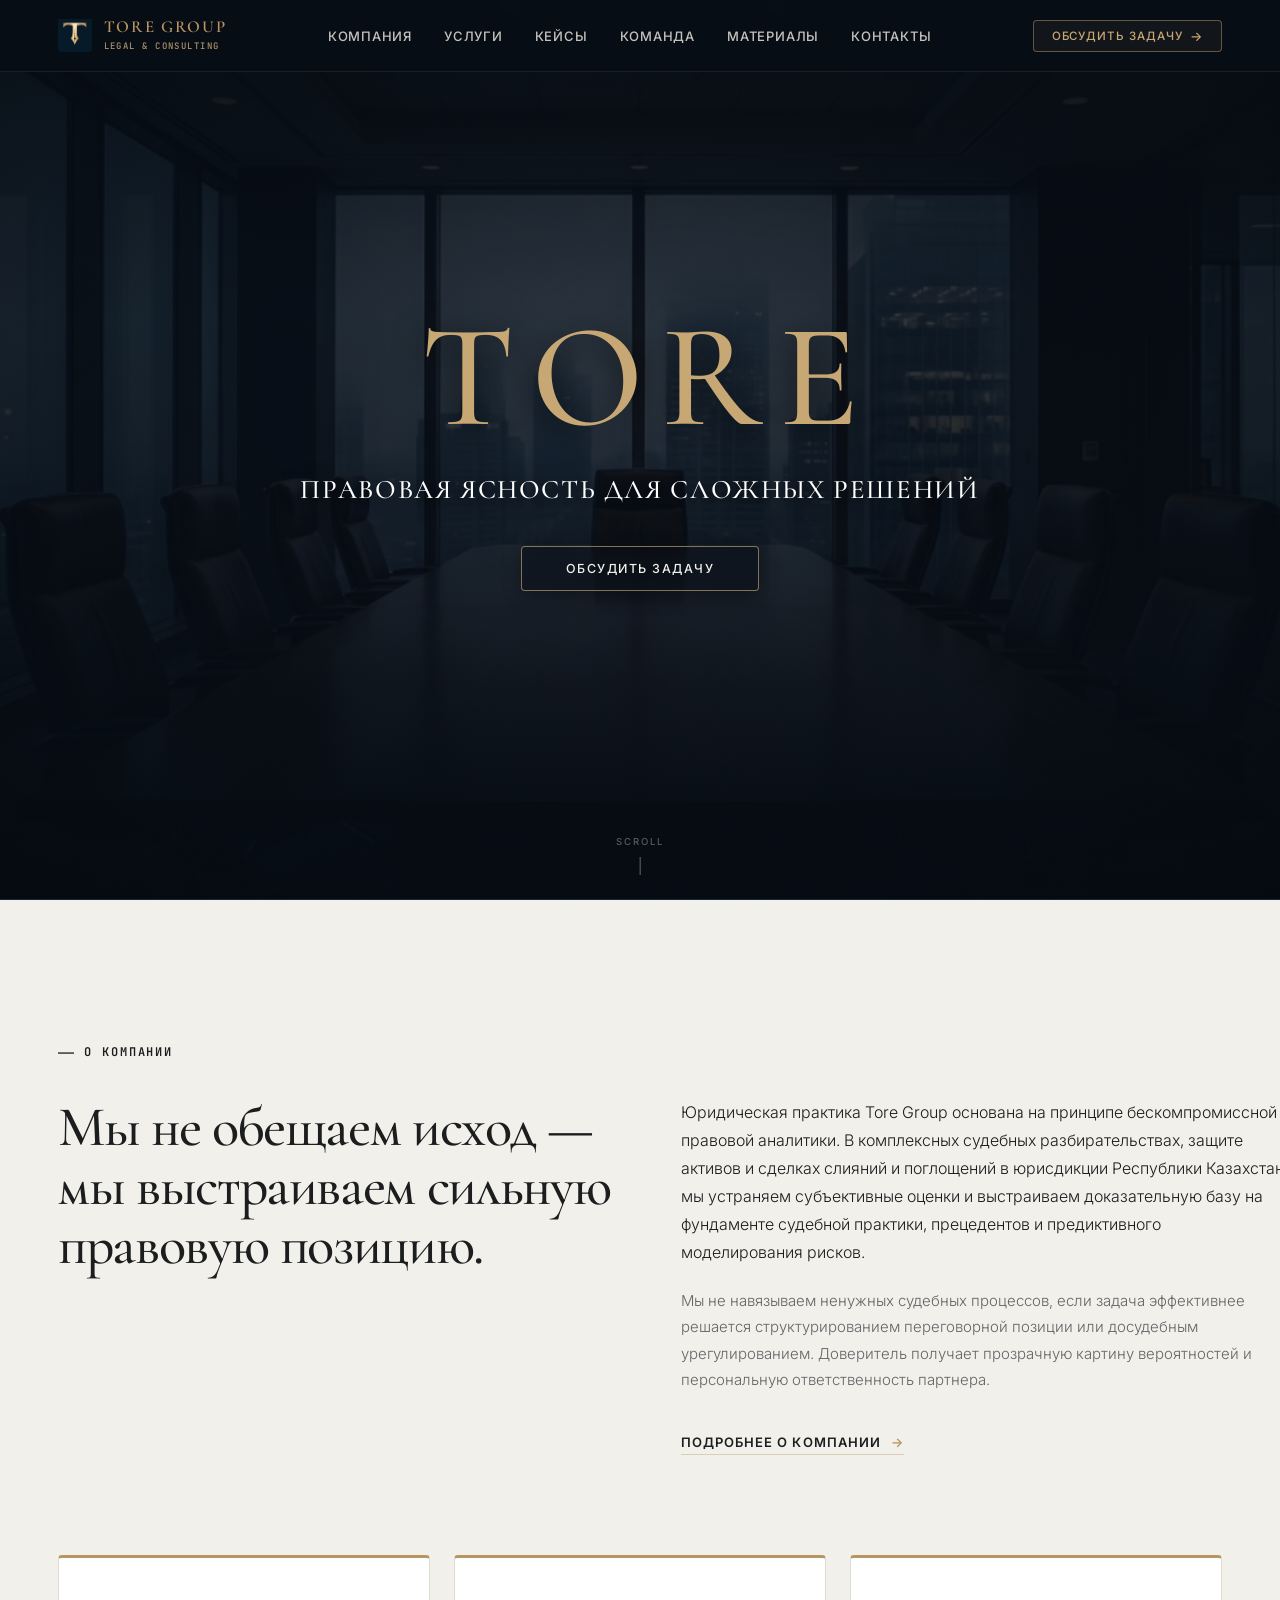
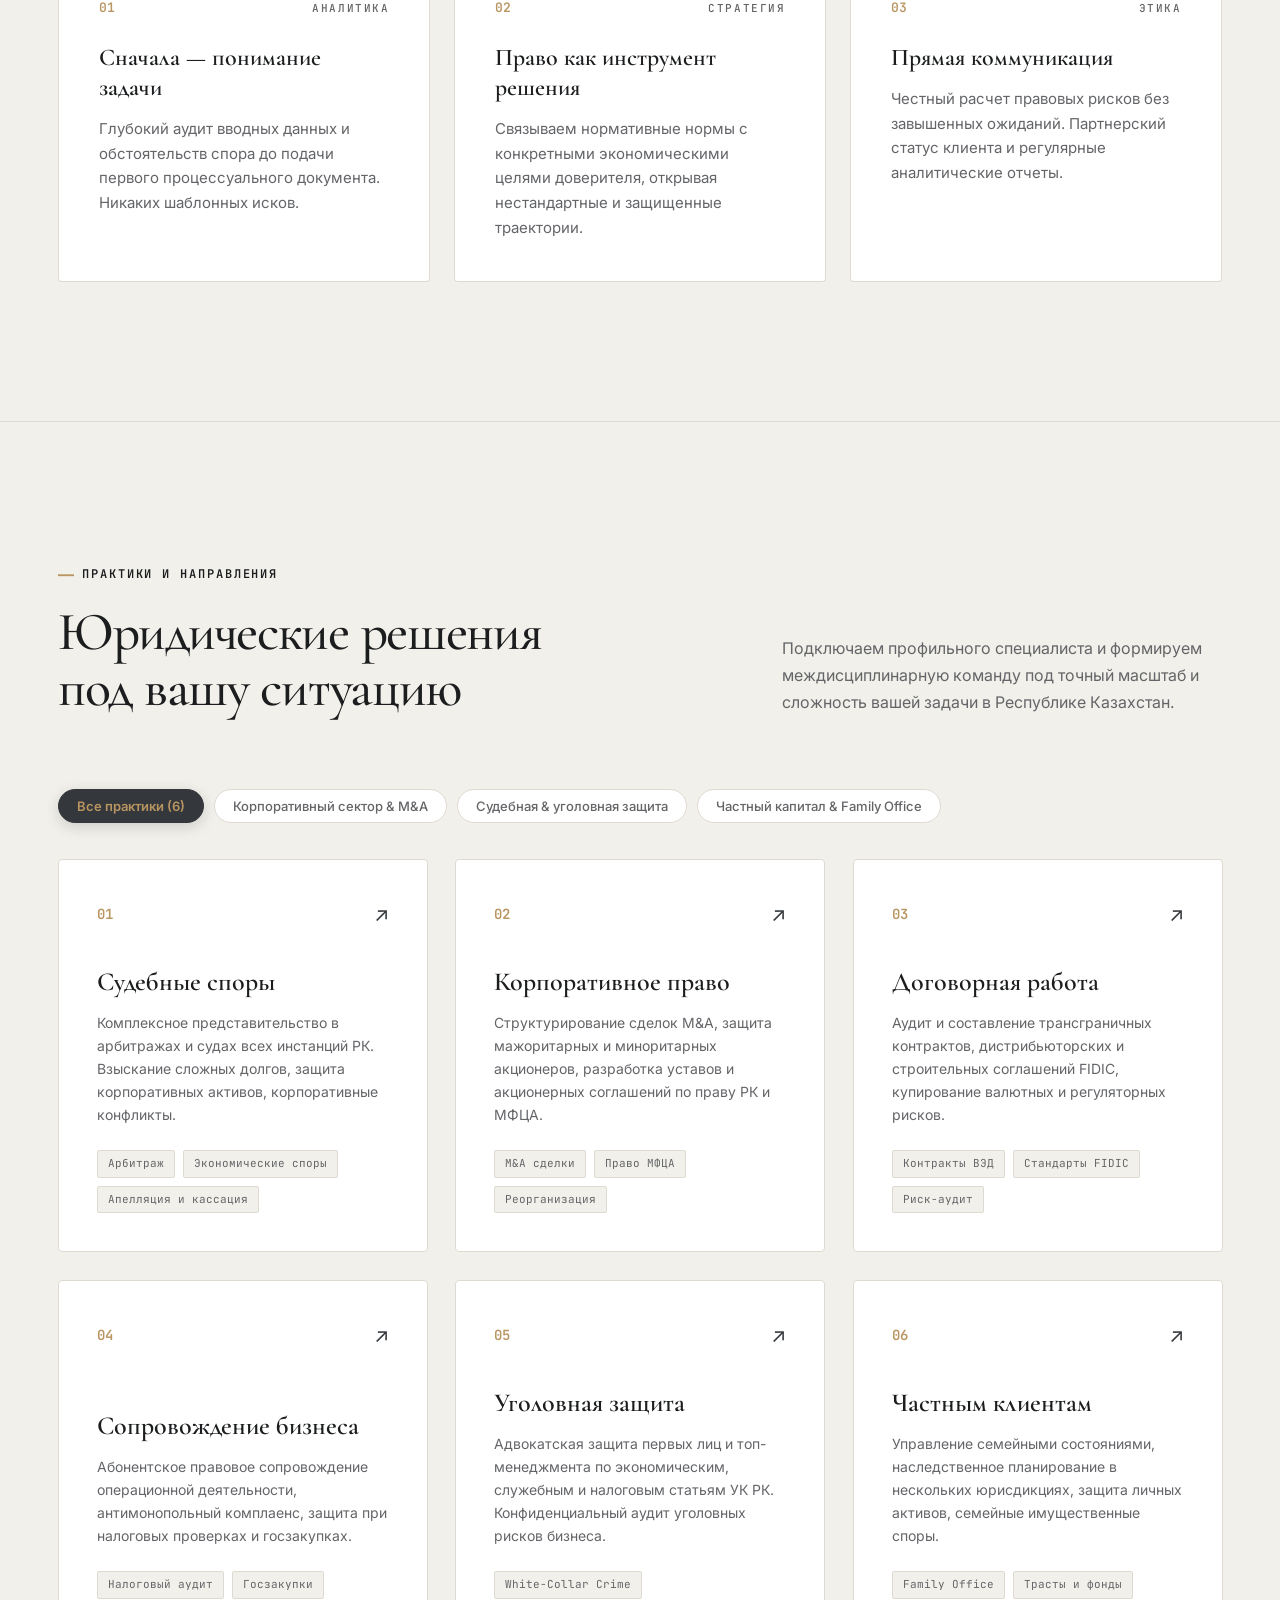
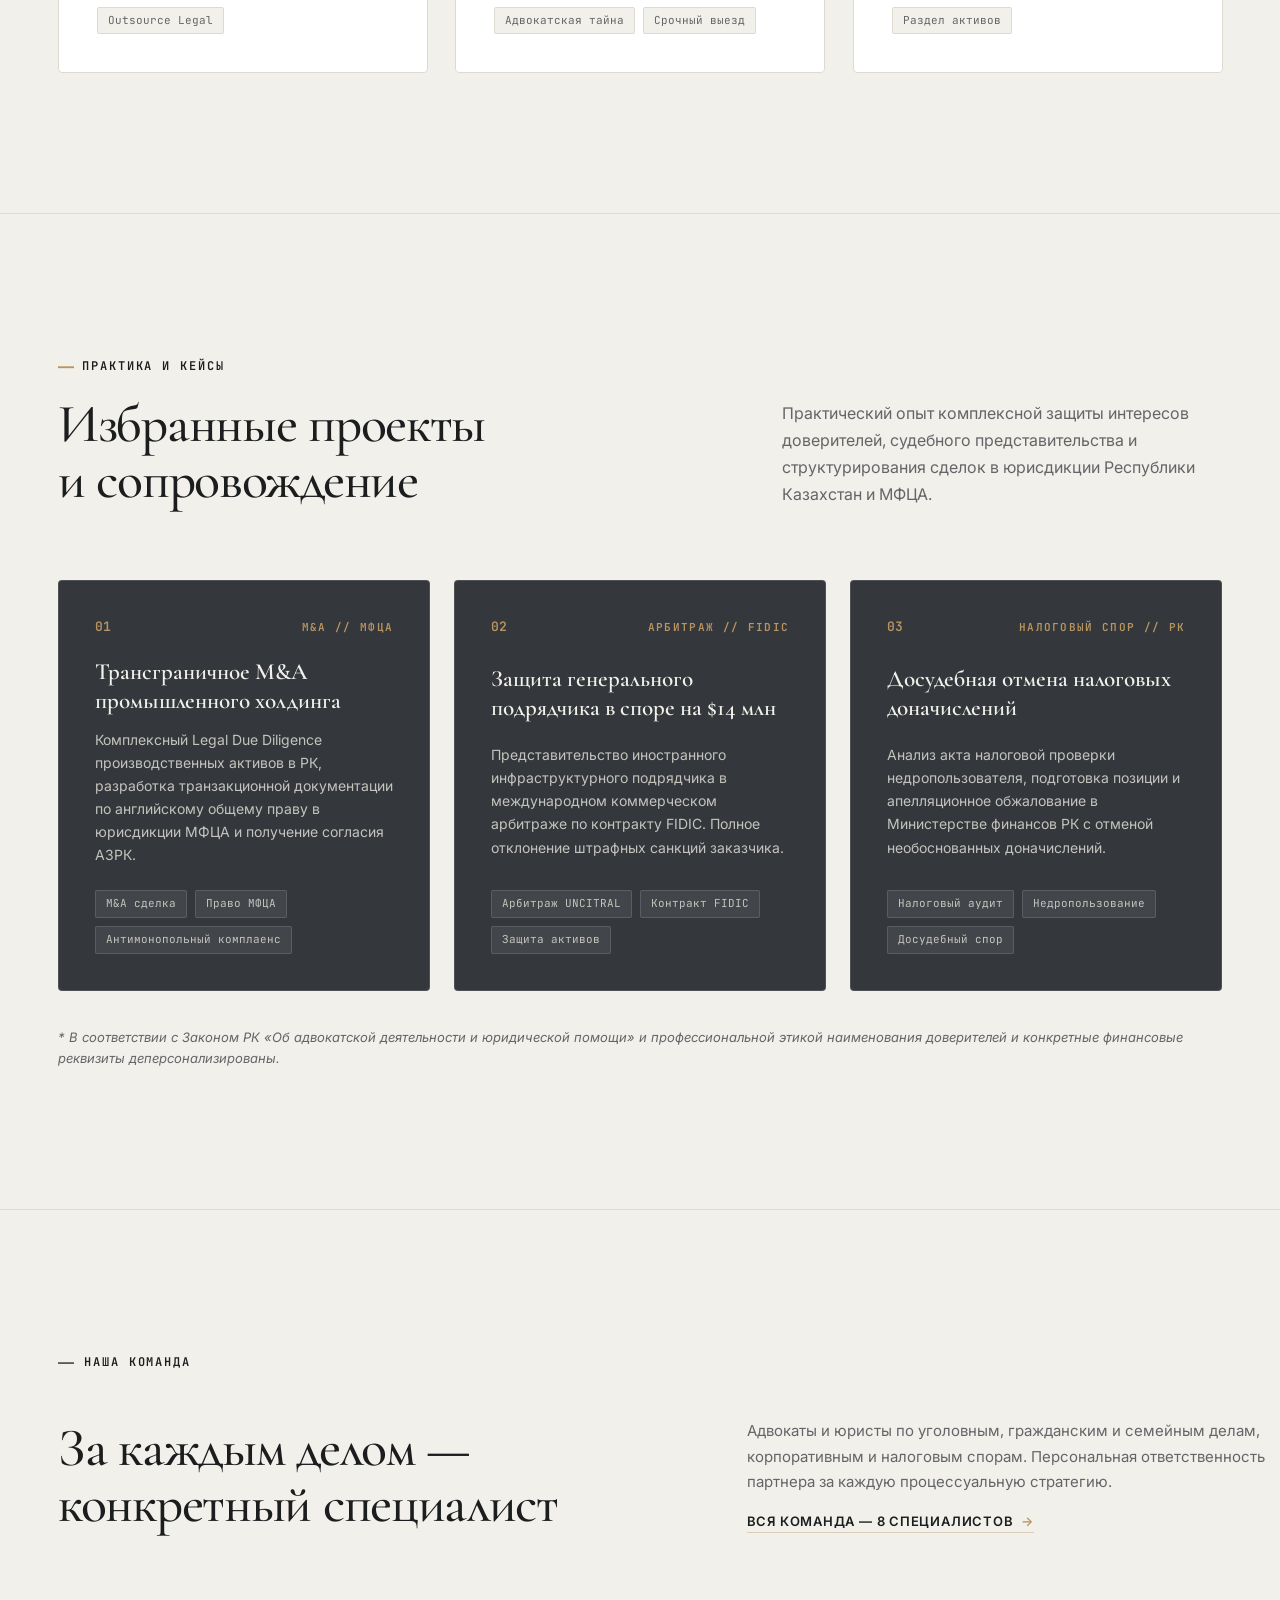
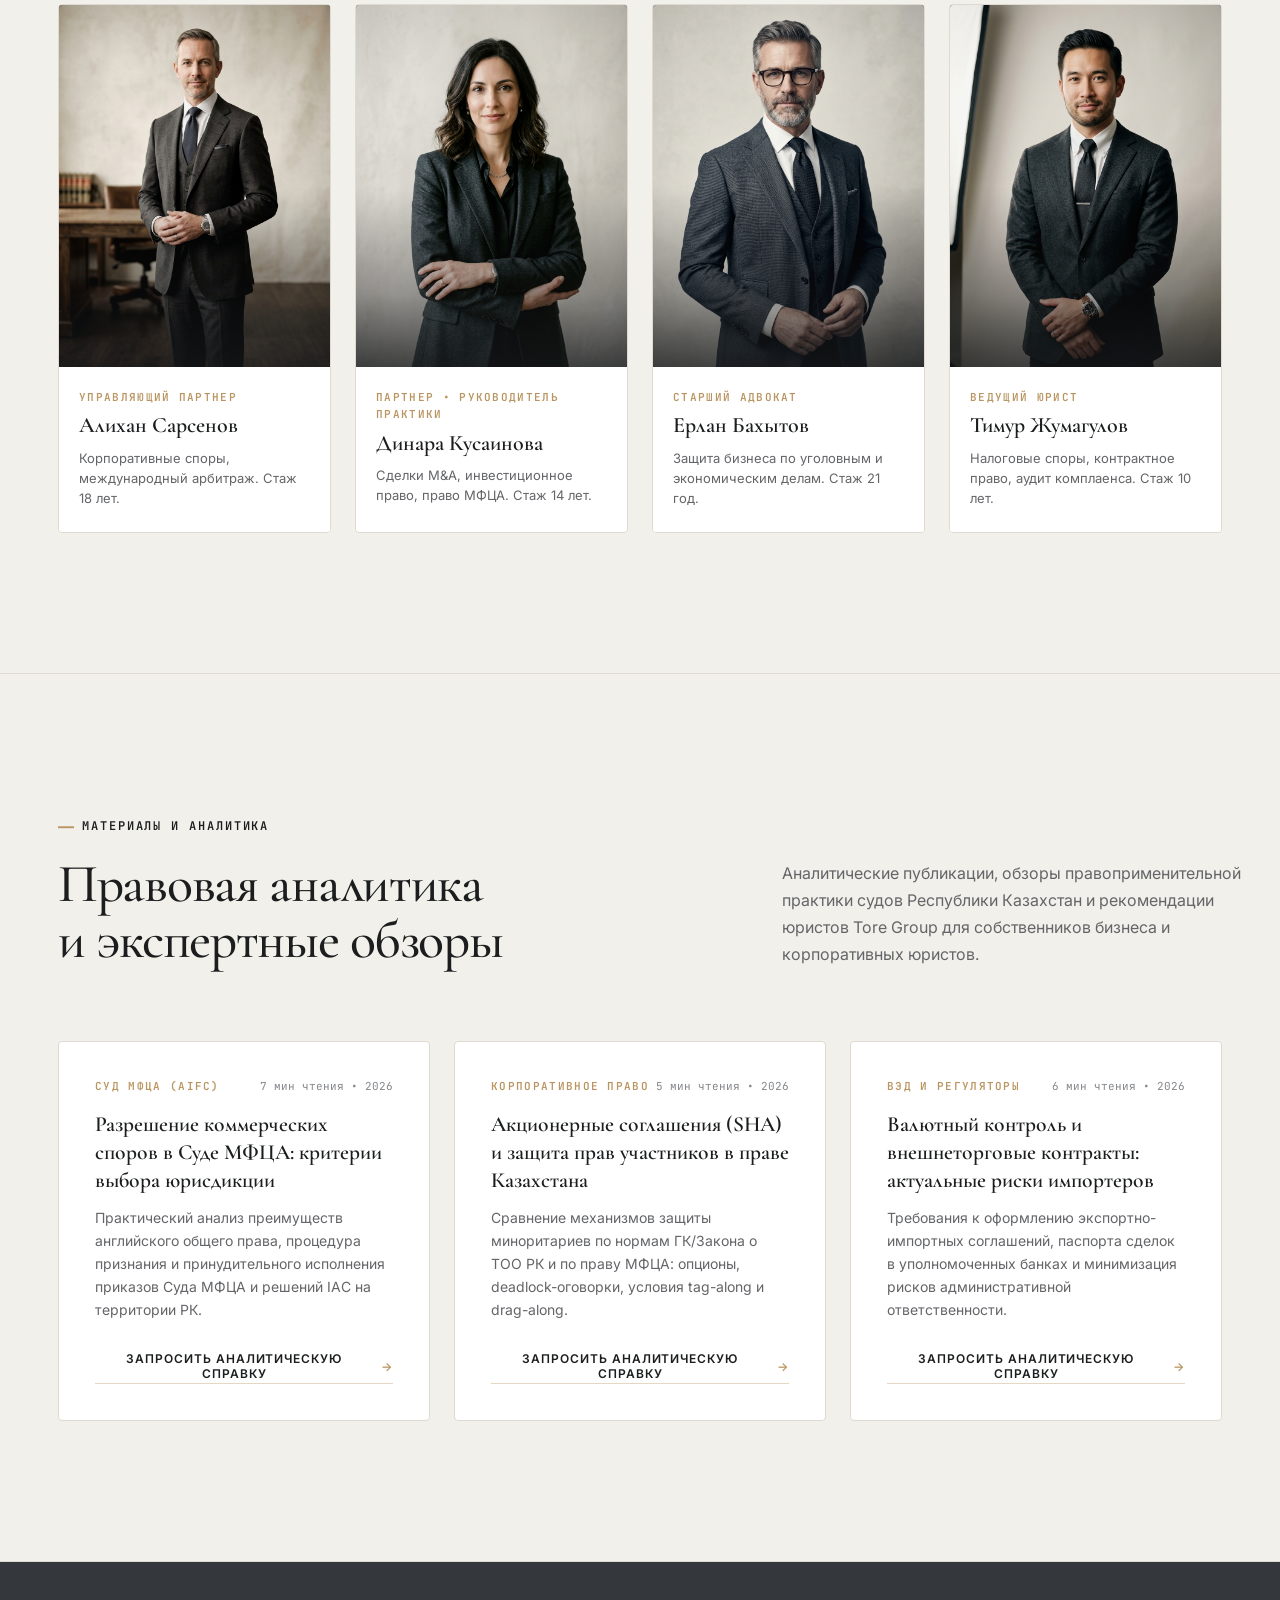
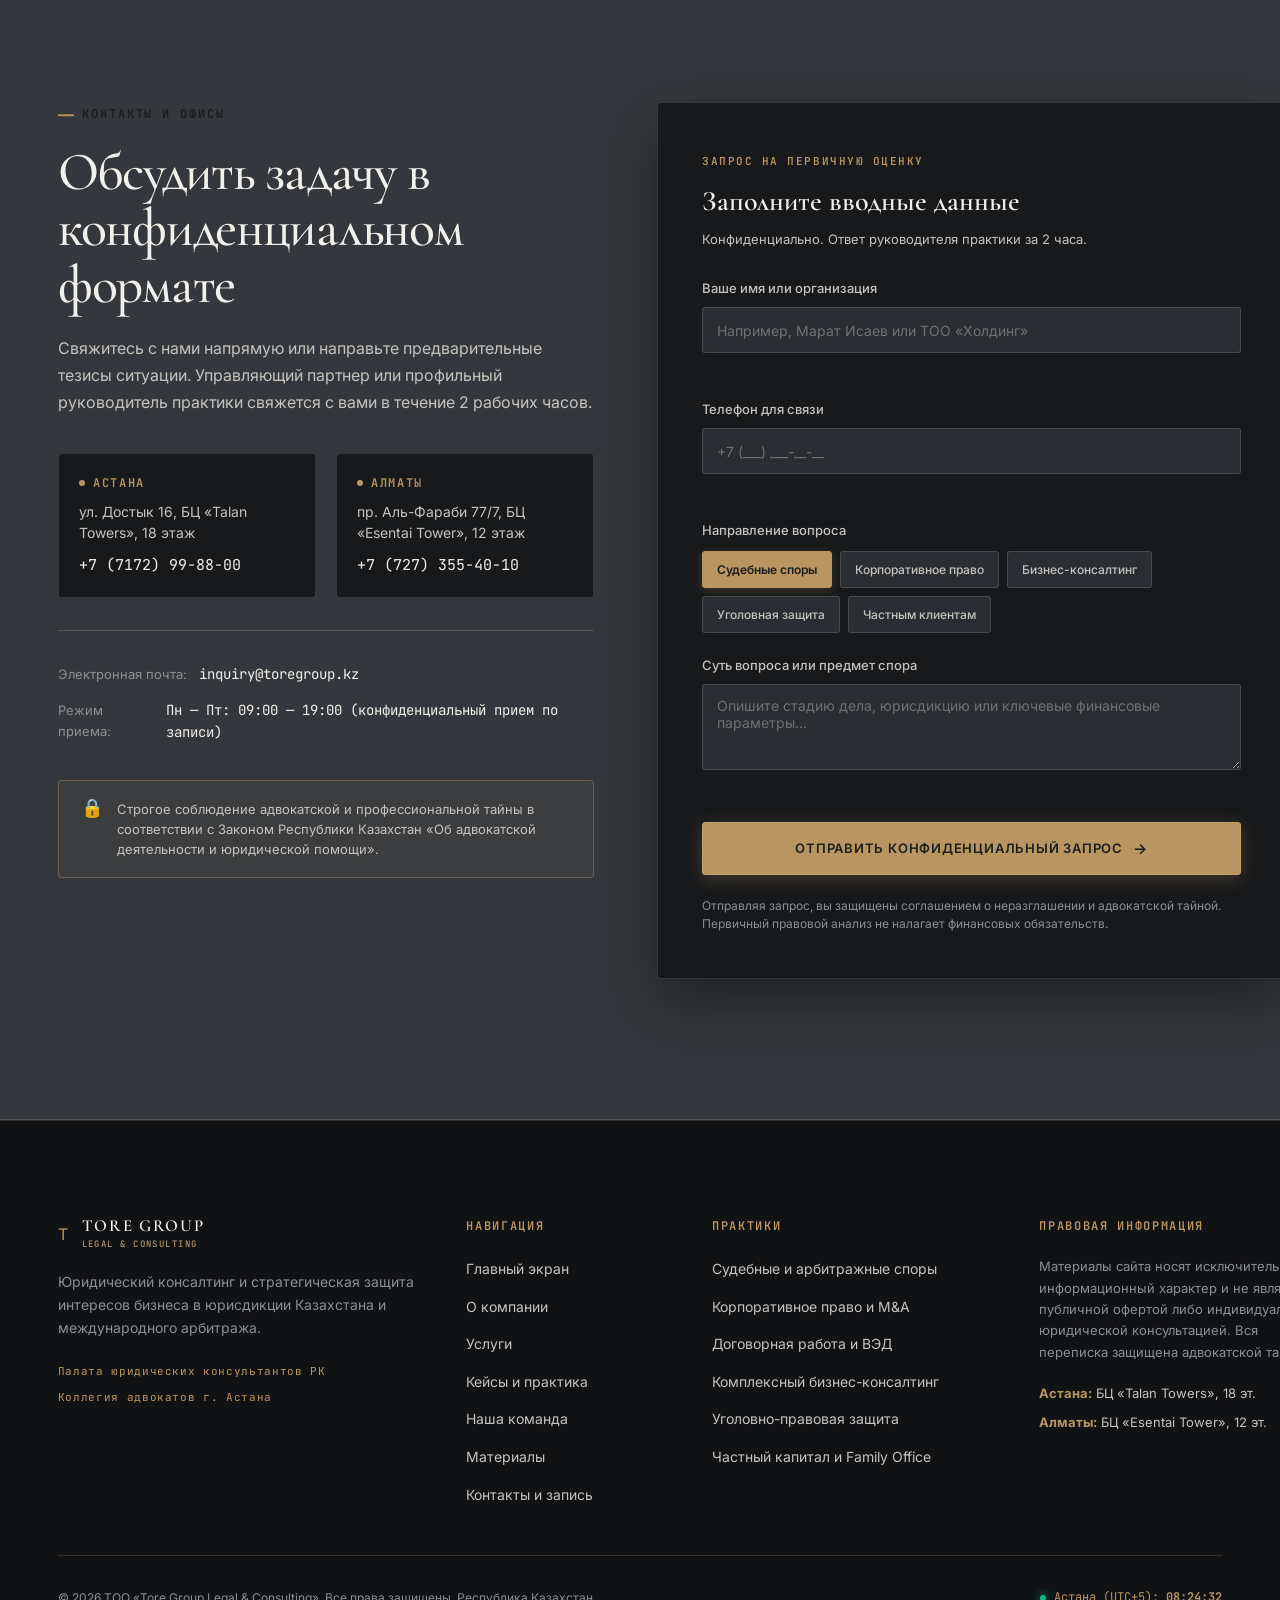
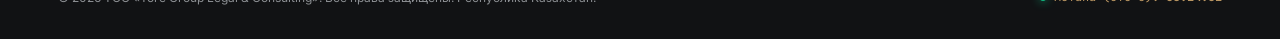
==== index.html @ 431b8715 "feat: TORE GROUP Legal & Consulting website release" ====
<!DOCTYPE html>
<html lang="ru">
<head>
  <meta charset="UTF-8">
  <meta name="viewport" content="width=device-width, initial-scale=1.0, viewport-fit=cover">
  <meta name="theme-color" content="#17191B">
  <meta name="apple-mobile-web-app-status-bar-style" content="black-translucent">
  <meta name="description" content="Tore Group — Премиальный юридический консалтинг и правовая защита в Казахстане. Корпоративное право, судебные споры, M&amp;A, арбитраж МФЦА и защита частных активов. Офисы в Астане и Алматы.">
  <title>Tore Group — Премиальный юридический консалтинг | Казахстан</title>
  
  <!-- Favicon Monogram -->
  <link rel="icon" href="data:image/svg+xml,<svg xmlns=%22http://www.w3.org/2000/svg%22 viewBox=%220 0 100 100%22><text y=%22.9em%22 font-size=%2290%22 font-family=%22serif%22 fill=%22%23B99561%22>T</text></svg>">

  <!-- Google Fonts: Cormorant Garamond (Editorial Luxury Display) + Playfair Display + Inter (Precision Sans) + JetBrains Mono -->
  <link rel="preconnect" href="https://fonts.googleapis.com">
  <link rel="preconnect" href="https://fonts.gstatic.com" crossorigin>
  <link href="https://fonts.googleapis.com/css2?family=Cormorant+Garamond:ital,wght@0,400;0,500;0,600;0,700;1,400;1,500;1,600;1,700&family=Playfair+Display:ital,wght@0,500;0,600;0,700;1,400;1,600&family=Inter:wght@300;400;500;600;700&family=JetBrains+Mono:wght@400;500;600&display=swap" rel="stylesheet">
  
  <link rel="stylesheet" href="styles.css">
</head>
<body>
  <!-- HEADER / FIXED FROSTED NAVIGATION -->
  <header class="site-header" id="header" role="banner">
    <div class="header-inner container">
      <!-- Logo Monogram & Wordmark -->
      <a href="#hero" class="brand-logo" aria-label="Tore Group Главная">
        <img src="assets/tore-logo.png" alt="TORE Monogram" class="brand-monogram-img" width="34" height="34">
        <div class="brand-titles">
          <span class="brand-name">TORE GROUP</span>
          <span class="brand-tagline">LEGAL &amp; CONSULTING</span>
        </div>
      </a>

      <!-- Desktop Navigation Links -->
      <nav class="nav-desktop" role="navigation" aria-label="Основное меню">
        <ul class="nav-list">
          <li><a href="#about" class="nav-link">Компания</a></li>
          <li><a href="#practices" class="nav-link">Услуги</a></li>
          <li><a href="#cases" class="nav-link">Кейсы</a></li>
          <li><a href="#team" class="nav-link">Команда</a></li>
          <li><a href="#materials" class="nav-link">Материалы</a></li>
          <li><a href="#contacts" class="nav-link">Контакты</a></li>
        </ul>
      </nav>

      <!-- Header Action -->
      <div class="header-actions">
        <button type="button" class="btn-discuss-header js-open-consultation" aria-label="Открыть окно обсуждения задачи">
          <span class="btn-text">Обсудить задачу</span>
          <span class="arrow-glyph" aria-hidden="true">→</span>
        </button>
        <!-- Mobile Menu Toggle Button -->
        <button type="button" class="menu-toggle" id="menuToggle" aria-label="Переключить мобильное меню" aria-expanded="false" aria-controls="mobileNav">
          <span class="hamburger-bar"></span>
          <span class="hamburger-bar"></span>
        </button>
      </div>
    </div>
  </header>

  <!-- MOBILE NAVIGATION DRAWER -->
  <div class="mobile-drawer" id="mobileNav" aria-hidden="true">
    <div class="mobile-drawer-inner">
      <div class="mobile-drawer-header">
        <div class="brand-logo">
          <img src="assets/tore-logo.png" alt="TORE Monogram" class="brand-monogram-img" width="34" height="34">
          <div class="brand-titles">
            <span class="brand-name">TORE GROUP</span>
            <span class="brand-tagline">LEGAL &amp; CONSULTING</span>
          </div>
        </div>
        <button type="button" class="close-drawer-btn" id="closeMenuBtn" aria-label="Закрыть меню">✕</button>
      </div>
      <nav class="mobile-nav-links">
        <a href="#about" class="mobile-nav-link"><span class="nav-num">01</span> Компания</a>
        <a href="#practices" class="mobile-nav-link"><span class="nav-num">02</span> Услуги</a>
        <a href="#cases" class="mobile-nav-link"><span class="nav-num">03</span> Кейсы</a>
        <a href="#team" class="mobile-nav-link"><span class="nav-num">04</span> Команда</a>
        <a href="#materials" class="mobile-nav-link"><span class="nav-num">05</span> Материалы</a>
        <a href="#contacts" class="mobile-nav-link"><span class="nav-num">06</span> Контакты</a>
      </nav>
      <div class="mobile-drawer-footer">
        <button type="button" class="btn-primary-sand w-full js-open-consultation">
          Обсудить задачу
          <span class="arrow-glyph" aria-hidden="true">→</span>
        </button>
        <div class="mobile-contacts-info">
          <p class="mono-label">АСТАНА • АЛМАТЫ</p>
          <a href="tel:+77172998800" class="mobile-phone-link">+7 (7172) 99-88-00</a>
        </div>
      </div>
    </div>
  </div>

  <main id="main-content">
    <!-- SECTION 1: HERO VIEWPORT (CINEMATIC ARCHITECTURAL BOARDROOM) -->
    <section class="section-hero" id="hero" aria-label="Главный экран">
      <!-- Dark Navy Architectural Boardroom Background -->
      <div class="hero-bg-layer" aria-hidden="true">
        <img 
          src="assets/hero-boardroom.jpg" 
          alt="Зал заседаний Tore Group — архитектурный интерьер с панорамным видом на вечерний мегаполис" 
          class="hero-bg-image"
          fetchpriority="high"
        >
        <div class="hero-navy-overlay"></div>
      </div>

      <div class="hero-centered-content container reveal-on-scroll">
        <!-- Centered Brand Wordmark (Reference Inspired) -->
        <div class="hero-wordmark-tore" aria-label="TORE">TORE</div>

        <!-- Monumental Russian Editorial Headline -->
        <h1 class="hero-headline">
          Правовая ясность для сложных решений
        </h1>

        <!-- Primary Refined Gold Outlined CTA Button -->
        <div class="hero-cta-wrap">
          <button type="button" class="btn-hero-outlined js-open-consultation" id="heroPrimaryCta" aria-label="Обсудить задачу">
            <span>Обсудить задачу</span>
          </button>
        </div>
      </div>

      <!-- Bottom Center Scroll Indicator -->
      <a href="#about" class="hero-scroll-indicator" aria-label="Прокрутить к описанию компании">
        <span class="scroll-text">SCROLL</span>
        <span class="scroll-line" aria-hidden="true"></span>
      </a>
    </section>

    <!-- SECTION 2: О КОМПАНИИ & ПРИНЦИПЫ РАБОТЫ -->
    <section class="section-about" id="about" aria-label="О компании">
      <div class="container">
        <!-- Top Eyebrow -->
        <div class="section-top-badge reveal-on-scroll">
          <span class="gold-dash" aria-hidden="true">—</span>
          <span class="badge-label-mono">О КОМПАНИИ</span>
        </div>

        <!-- 2-Column Editorial Manifesto Layout -->
        <div class="about-grid">
          <!-- Left Column: Monumental H2 Manifesto -->
          <div class="about-manifesto-col reveal-on-scroll">
            <h2 class="manifesto-headline">
              Мы не обещаем исход — <br class="manifesto-br"><span class="title-italic-accent">мы выстраиваем сильную правовую позицию.</span>
            </h2>
          </div>

          <!-- Right Column: Editorial Paragraphs & Modal Trigger -->
          <div class="about-text-col reveal-on-scroll">
            <p class="editorial-paragraph">
              Юридическая практика Tore Group основана на принципе бескомпромиссной правовой аналитики. В комплексных судебных разбирательствах, защите активов и сделках слияний и поглощений в юрисдикции Республики Казахстан мы устраняем субъективные оценки и выстраиваем доказательную базу на фундаменте судебной практики, прецедентов и предиктивного моделирования рисков.
            </p>
            <p class="editorial-paragraph secondary">
              Мы не навязываем ненужных судебных процессов, если задача эффективнее решается структурированием переговорной позиции или досудебным урегулированием. Доверитель получает прозрачную картину вероятностей и персональную ответственность партнера.
            </p>
            
            <div class="about-action-wrap">
              <button type="button" class="editorial-text-link js-open-manifesto-modal">
                <span>Подробнее о компании</span>
                <span class="arrow-glyph" aria-hidden="true">→</span>
              </button>
            </div>
          </div>
        </div>

        <!-- 3-Column Principle Cards -->
        <div class="principles-grid" id="principles">
          <article class="principle-card reveal-on-scroll">
            <div class="principle-card-header">
              <span class="principle-num">01</span>
              <span class="principle-category">АНАЛИТИКА</span>
            </div>
            <h3 class="principle-title">Сначала — понимание задачи</h3>
            <p class="principle-desc">
              Глубокий аудит вводных данных и обстоятельств спора до подачи первого процессуального документа. Никаких шаблонных исков.
            </p>
          </article>

          <article class="principle-card reveal-on-scroll">
            <div class="principle-card-header">
              <span class="principle-num">02</span>
              <span class="principle-category">СТРАТЕГИЯ</span>
            </div>
            <h3 class="principle-title">Право как инструмент решения</h3>
            <p class="principle-desc">
              Связываем нормативные нормы с конкретными экономическими целями доверителя, открывая нестандартные и защищенные траектории.
            </p>
          </article>

          <article class="principle-card reveal-on-scroll">
            <div class="principle-card-header">
              <span class="principle-num">03</span>
              <span class="principle-category">ЭТИКА</span>
            </div>
            <h3 class="principle-title">Прямая коммуникация</h3>
            <p class="principle-desc">
              Честный расчет правовых рисков без завышенных ожиданий. Партнерский статус клиента и регулярные аналитические отчеты.
            </p>
          </article>
        </div>
      </div>
    </section>

    <!-- SECTION 3: ПРАКТИКИ / УСЛУГИ -->
    <section class="section-practices" id="practices" aria-label="Практики и услуги">
      <div class="container">
        <!-- Header -->
        <div class="practices-header reveal-on-scroll">
          <div class="header-eyebrow">
            <span class="eyebrow-accent">—</span>
            <span class="eyebrow-text">ПРАКТИКИ И НАПРАВЛЕНИЯ</span>
          </div>
          <div class="practices-header-grid">
            <h2 class="practices-title">
              Юридические решения <span class="title-italic-accent">под вашу ситуацию</span>
            </h2>
            <p class="practices-subtext">
              Подключаем профильного специалиста и формируем междисциплинарную команду под точный масштаб и сложность вашей задачи в Республике Казахстан.
            </p>
          </div>
        </div>

        <!-- Interactive Category Filter Chips (Design Library Pattern) -->
        <div class="practices-filter-bar reveal-on-scroll" role="tablist" aria-label="Фильтрация практик">
          <button type="button" class="practice-filter-btn is-active" data-filter="all" role="tab" aria-selected="true">
            <span>Все практики (6)</span>
          </button>
          <button type="button" class="practice-filter-btn" data-filter="corporate" role="tab" aria-selected="false">
            <span>Корпоративный сектор &amp; M&amp;A</span>
          </button>
          <button type="button" class="practice-filter-btn" data-filter="litigation" role="tab" aria-selected="false">
            <span>Судебная &amp; уголовная защита</span>
          </button>
          <button type="button" class="practice-filter-btn" data-filter="private" role="tab" aria-selected="false">
            <span>Частный капитал &amp; Family Office</span>
          </button>
        </div>

        <!-- 2x3 Interactive Practice Grid -->
        <div class="practices-grid" id="practicesGrid">
          <!-- Card 01 -->
          <article class="practice-card reveal-on-scroll" data-practice="01" data-category="litigation" tabindex="0" role="button" aria-haspopup="dialog">
            <div class="practice-card-top">
              <span class="practice-index">01</span>
              <span class="practice-arrow" aria-hidden="true">↗</span>
            </div>
            <div class="practice-card-bottom">
              <h3 class="practice-name">Судебные споры</h3>
              <p class="practice-desc">
                Комплексное представительство в арбитражах и судах всех инстанций РК. Взыскание сложных долгов, защита корпоративных активов, корпоративные конфликты.
              </p>
              <div class="practice-meta">
                <span class="meta-tag">Арбитраж</span>
                <span class="meta-tag">Экономические споры</span>
                <span class="meta-tag">Апелляция и кассация</span>
              </div>
            </div>
          </article>

          <!-- Card 02 -->
          <article class="practice-card reveal-on-scroll" data-practice="02" data-category="corporate" tabindex="0" role="button" aria-haspopup="dialog">
            <div class="practice-card-top">
              <span class="practice-index">02</span>
              <span class="practice-arrow" aria-hidden="true">↗</span>
            </div>
            <div class="practice-card-bottom">
              <h3 class="practice-name">Корпоративное право</h3>
              <p class="practice-desc">
                Структурирование сделок M&amp;A, защита мажоритарных и миноритарных акционеров, разработка уставов и акционерных соглашений по праву РК и МФЦА.
              </p>
              <div class="practice-meta">
                <span class="meta-tag">M&amp;A сделки</span>
                <span class="meta-tag">Право МФЦА</span>
                <span class="meta-tag">Реорганизация</span>
              </div>
            </div>
          </article>

          <!-- Card 03 -->
          <article class="practice-card reveal-on-scroll" data-practice="03" data-category="corporate" tabindex="0" role="button" aria-haspopup="dialog">
            <div class="practice-card-top">
              <span class="practice-index">03</span>
              <span class="practice-arrow" aria-hidden="true">↗</span>
            </div>
            <div class="practice-card-bottom">
              <h3 class="practice-name">Договорная работа</h3>
              <p class="practice-desc">
                Аудит и составление трансграничных контрактов, дистрибьюторских и строительных соглашений FIDIC, купирование валютных и регуляторных рисков.
              </p>
              <div class="practice-meta">
                <span class="meta-tag">Контракты ВЭД</span>
                <span class="meta-tag">Стандарты FIDIC</span>
                <span class="meta-tag">Риск-аудит</span>
              </div>
            </div>
          </article>

          <!-- Card 04 -->
          <article class="practice-card reveal-on-scroll" data-practice="04" data-category="corporate" tabindex="0" role="button" aria-haspopup="dialog">
            <div class="practice-card-top">
              <span class="practice-index">04</span>
              <span class="practice-arrow" aria-hidden="true">↗</span>
            </div>
            <div class="practice-card-bottom">
              <h3 class="practice-name">Сопровождение бизнеса</h3>
              <p class="practice-desc">
                Абонентское правовое сопровождение операционной деятельности, антимонопольный комплаенс, защита при налоговых проверках и госзакупках.
              </p>
              <div class="practice-meta">
                <span class="meta-tag">Налоговый аудит</span>
                <span class="meta-tag">Госзакупки</span>
                <span class="meta-tag">Outsource Legal</span>
              </div>
            </div>
          </article>

          <!-- Card 05 -->
          <article class="practice-card reveal-on-scroll" data-practice="05" data-category="litigation" tabindex="0" role="button" aria-haspopup="dialog">
            <div class="practice-card-top">
              <span class="practice-index">05</span>
              <span class="practice-arrow" aria-hidden="true">↗</span>
            </div>
            <div class="practice-card-bottom">
              <h3 class="practice-name">Уголовная защита</h3>
              <p class="practice-desc">
                Адвокатская защита первых лиц и топ-менеджмента по экономическим, служебным и налоговым статьям УК РК. Конфиденциальный аудит уголовных рисков бизнеса.
              </p>
              <div class="practice-meta">
                <span class="meta-tag">White-Collar Crime</span>
                <span class="meta-tag">Адвокатская тайна</span>
                <span class="meta-tag">Срочный выезд</span>
              </div>
            </div>
          </article>

          <!-- Card 06 -->
          <article class="practice-card reveal-on-scroll" data-practice="06" data-category="private" tabindex="0" role="button" aria-haspopup="dialog">
            <div class="practice-card-top">
              <span class="practice-index">06</span>
              <span class="practice-arrow" aria-hidden="true">↗</span>
            </div>
            <div class="practice-card-bottom">
              <h3 class="practice-name">Частным клиентам</h3>
              <p class="practice-desc">
                Управление семейными состояниями, наследственное планирование в нескольких юрисдикциях, защита личных активов, семейные имущественные споры.
              </p>
              <div class="practice-meta">
                <span class="meta-tag">Family Office</span>
                <span class="meta-tag">Трасты и фонды</span>
                <span class="meta-tag">Раздел активов</span>
              </div>
            </div>
          </article>
        </div>
      </div>
    </section>

    <!-- SECTION 4: КЕЙСЫ И ПРАКТИКА (Dark Forest Editorial Section) -->
    <section class="section-cases" id="cases" aria-label="Практика и кейсы">
      <div class="container">
        <!-- Header -->
        <div class="cases-header reveal-on-scroll">
          <div class="header-eyebrow">
            <span class="eyebrow-accent">—</span>
            <span class="eyebrow-text">ПРАКТИКА И КЕЙСЫ</span>
          </div>
          <div class="cases-header-grid">
            <h2 class="cases-title">
              Избранные проекты <span class="title-italic-accent">и сопровождение</span>
            </h2>
            <p class="cases-subtext">
              Практический опыт комплексной защиты интересов доверителей, судебного представительства и структурирования сделок в юрисдикции Республики Казахстан и МФЦА.
            </p>
          </div>
        </div>

        <!-- 3-Column Cases Grid -->
        <div class="cases-grid">
          <!-- Case 1 -->
          <article class="case-card reveal-on-scroll">
            <div class="case-card-header">
              <span class="case-index">01</span>
              <span class="case-category">M&amp;A // МФЦА</span>
            </div>
            <h3 class="case-title">Трансграничное M&amp;A промышленного холдинга</h3>
            <p class="case-desc">
              Комплексный Legal Due Diligence производственных активов в РК, разработка транзакционной документации по английскому общему праву в юрисдикции МФЦА и получение согласия АЗРК.
            </p>
            <div class="case-tags">
              <span class="case-tag">M&amp;A сделка</span>
              <span class="case-tag">Право МФЦА</span>
              <span class="case-tag">Антимонопольный комплаенс</span>
            </div>
          </article>

          <!-- Case 2 -->
          <article class="case-card reveal-on-scroll">
            <div class="case-card-header">
              <span class="case-index">02</span>
              <span class="case-category">АРБИТРАЖ // FIDIC</span>
            </div>
            <h3 class="case-title">Защита генерального подрядчика в споре на $14 млн</h3>
            <p class="case-desc">
              Представительство иностранного инфраструктурного подрядчика в международном коммерческом арбитраже по контракту FIDIC. Полное отклонение штрафных санкций заказчика.
            </p>
            <div class="case-tags">
              <span class="case-tag">Арбитраж UNCITRAL</span>
              <span class="case-tag">Контракт FIDIC</span>
              <span class="case-tag">Защита активов</span>
            </div>
          </article>

          <!-- Case 3 -->
          <article class="case-card reveal-on-scroll">
            <div class="case-card-header">
              <span class="case-index">03</span>
              <span class="case-category">НАЛОГОВЫЙ СПОР // РК</span>
            </div>
            <h3 class="case-title">Досудебная отмена налоговых доначислений</h3>
            <p class="case-desc">
              Анализ акта налоговой проверки недропользователя, подготовка позиции и апелляционное обжалование в Министерстве финансов РК с отменой необоснованных доначислений.
            </p>
            <div class="case-tags">
              <span class="case-tag">Налоговый аудит</span>
              <span class="case-tag">Недропользование</span>
              <span class="case-tag">Досудебный спор</span>
            </div>
          </article>
        </div>

        <!-- Mandatory Confidentiality Notice -->
        <p class="cases-confidentiality-notice reveal-on-scroll">
          * В соответствии с Законом РК «Об адвокатской деятельности и юридической помощи» и профессиональной этикой наименования доверителей и конкретные финансовые реквизиты деперсонализированы.
        </p>
      </div>
    </section>

    <!-- SECTION 5: НАША КОМАНДА -->
    <section class="section-team" id="team" aria-label="Наша команда">
      <div class="container">
        <!-- Header -->
        <div class="team-header-grid reveal-on-scroll">
          <div class="team-title-col">
            <div class="section-top-badge">
              <span class="gold-dash" aria-hidden="true">—</span>
              <span class="badge-label-mono">НАША КОМАНДА</span>
            </div>
            <h2 class="team-headline">
              За каждым делом — <span class="title-italic-accent">конкретный специалист</span>
            </h2>
          </div>

          <div class="team-desc-col">
            <p class="team-desc-text">
              Адвокаты и юристы по уголовным, гражданским и семейным делам, корпоративным и налоговым спорам. Персональная ответственность партнера за каждую процессуальную стратегию.
            </p>
            <button type="button" class="team-full-roster-link js-open-team-modal" aria-label="Посмотреть всех 8 специалистов команды">
              <span>Вся команда — 8 специалистов</span>
              <span class="arrow-glyph" aria-hidden="true">→</span>
            </button>
          </div>
        </div>

        <!-- Portraits Grid (4 Cards in Viewport, 3:4 Aspect Ratio) -->
        <div class="team-grid">
          <!-- Specialist 1 -->
          <article class="team-card reveal-on-scroll" data-member="1">
            <div class="team-photo-wrap">
              <img 
                src="assets/partner-1.jpg" 
                alt="Алихан Сарсенов — Управляющий партнер Tore Group" 
                class="team-photo"
                loading="lazy"
                width="600"
                height="800"
              >
              <div class="team-photo-overlay" aria-hidden="true"></div>
            </div>
            <div class="team-card-caption">
              <span class="specialist-role">УПРАВЛЯЮЩИЙ ПАРТНЕР</span>
              <h3 class="specialist-name">Алихан Сарсенов</h3>
              <p class="specialist-focus">Корпоративные споры, международный арбитраж. Стаж 18 лет.</p>
            </div>
          </article>

          <!-- Specialist 2 -->
          <article class="team-card reveal-on-scroll" data-member="2">
            <div class="team-photo-wrap">
              <img 
                src="assets/partner-2.jpg" 
                alt="Динара Кусаинова — Партнер, руководитель практики M&A" 
                class="team-photo"
                loading="lazy"
                width="600"
                height="800"
              >
              <div class="team-photo-overlay" aria-hidden="true"></div>
            </div>
            <div class="team-card-caption">
              <span class="specialist-role">ПАРТНЕР • РУКОВОДИТЕЛЬ ПРАКТИКИ</span>
              <h3 class="specialist-name">Динара Кусаинова</h3>
              <p class="specialist-focus">Сделки M&amp;A, инвестиционное право, право МФЦА. Стаж 14 лет.</p>
            </div>
          </article>

          <!-- Specialist 3 -->
          <article class="team-card reveal-on-scroll" data-member="3">
            <div class="team-photo-wrap">
              <img 
                src="assets/partner-3.jpg" 
                alt="Ерлан Бахытов — Старший адвокат практики уголовной защиты" 
                class="team-photo"
                loading="lazy"
                width="600"
                height="800"
              >
              <div class="team-photo-overlay" aria-hidden="true"></div>
            </div>
            <div class="team-card-caption">
              <span class="specialist-role">СТАРШИЙ АДВОКАТ</span>
              <h3 class="specialist-name">Ерлан Бахытов</h3>
              <p class="specialist-focus">Защита бизнеса по уголовным и экономическим делам. Стаж 21 год.</p>
            </div>
          </article>

          <!-- Specialist 4 -->
          <article class="team-card reveal-on-scroll" data-member="4">
            <div class="team-photo-wrap">
              <img 
                src="assets/partner-4.jpg" 
                alt="Тимур Жумагулов — Ведущий юрист налоговой практики" 
                class="team-photo"
                loading="lazy"
                width="600"
                height="800"
              >
              <div class="team-photo-overlay" aria-hidden="true"></div>
            </div>
            <div class="team-card-caption">
              <span class="specialist-role">ВЕДУЩИЙ ЮРИСТ</span>
              <h3 class="specialist-name">Тимур Жумагулов</h3>
              <p class="specialist-focus">Налоговые споры, контрактное право, аудит комплаенса. Стаж 10 лет.</p>
            </div>
          </article>
        </div>
      </div>
    </section>

    <!-- SECTION 6: МАТЕРИАЛЫ И АНАЛИТИКА (Warm Ivory Editorial Reading) -->
    <section class="section-materials" id="materials" aria-label="Материалы и аналитика">
      <div class="container">
        <!-- Header -->
        <div class="materials-header reveal-on-scroll">
          <div class="header-eyebrow">
            <span class="eyebrow-accent">—</span>
            <span class="eyebrow-text">МАТЕРИАЛЫ И АНАЛИТИКА</span>
          </div>
          <div class="materials-header-grid">
            <h2 class="materials-title">
              Правовая аналитика <span class="title-italic-accent">и экспертные обзоры</span>
            </h2>
            <p class="materials-subtext">
              Аналитические публикации, обзоры правоприменительной практики судов Республики Казахстан и рекомендации юристов Tore Group для собственников бизнеса и корпоративных юристов.
            </p>
          </div>
        </div>

        <!-- 3-Column Articles Grid -->
        <div class="materials-grid">
          <!-- Article 1 -->
          <article class="material-card reveal-on-scroll">
            <div class="material-meta-row">
              <span class="material-badge">СУД МФЦА (AIFC)</span>
              <span class="material-readtime">7 мин чтения • 2026</span>
            </div>
            <h3 class="material-title">
              Разрешение коммерческих споров в Суде МФЦА: критерии выбора юрисдикции
            </h3>
            <p class="material-summary">
              Практический анализ преимуществ английского общего права, процедура признания и принудительного исполнения приказов Суда МФЦА и решений IAC на территории РК.
            </p>
            <div class="material-action">
              <button type="button" class="material-read-link js-open-consultation" aria-label="Запросить аналитический обзор по праву МФЦА">
                <span>Запросить аналитическую справку</span>
                <span class="arrow-glyph" aria-hidden="true">→</span>
              </button>
            </div>
          </article>

          <!-- Article 2 -->
          <article class="material-card reveal-on-scroll">
            <div class="material-meta-row">
              <span class="material-badge">КОРПОРАТИВНОЕ ПРАВО</span>
              <span class="material-readtime">5 мин чтения • 2026</span>
            </div>
            <h3 class="material-title">
              Акционерные соглашения (SHA) и защита прав участников в праве Казахстана
            </h3>
            <p class="material-summary">
              Сравнение механизмов защиты миноритариев по нормам ГК/Закона о ТОО РК и по праву МФЦА: опционы, deadlock-оговорки, условия tag-along и drag-along.
            </p>
            <div class="material-action">
              <button type="button" class="material-read-link js-open-consultation" aria-label="Запросить материал по корпоративным соглашениям">
                <span>Запросить аналитическую справку</span>
                <span class="arrow-glyph" aria-hidden="true">→</span>
              </button>
            </div>
          </article>

          <!-- Article 3 -->
          <article class="material-card reveal-on-scroll">
            <div class="material-meta-row">
              <span class="material-badge">ВЭД И РЕГУЛЯТОРЫ</span>
              <span class="material-readtime">6 мин чтения • 2026</span>
            </div>
            <h3 class="material-title">
              Валютный контроль и внешнеторговые контракты: актуальные риски импортеров
            </h3>
            <p class="material-summary">
              Требования к оформлению экспортно-импортных соглашений, паспорта сделок в уполномоченных банках и минимизация рисков административной ответственности.
            </p>
            <div class="material-action">
              <button type="button" class="material-read-link js-open-consultation" aria-label="Запросить обзор валютного контроля">
                <span>Запросить аналитическую справку</span>
                <span class="arrow-glyph" aria-hidden="true">→</span>
              </button>
            </div>
          </article>
        </div>
      </div>
    </section>

    <!-- SECTION 7: КОНТАКТЫ & ОБСУЖДЕНИЕ ЗАДАЧИ -->
    <section class="section-contacts" id="contacts" aria-label="Контакты и консультация">
      <div class="container">
        <div class="contacts-split-grid">
          <!-- Left Column: Direct Contacts & City Offices -->
          <div class="contacts-info-col reveal-on-scroll">
            <div class="header-eyebrow">
              <span class="eyebrow-accent">—</span>
              <span class="eyebrow-text">КОНТАКТЫ И ОФИСЫ</span>
            </div>

            <h2 class="contacts-headline">
              Обсудить задачу <span class="title-italic-accent">в конфиденциальном формате</span>
            </h2>

            <p class="contacts-subtext">
              Свяжитесь с нами напрямую или направьте предварительные тезисы ситуации. Управляющий партнер или профильный руководитель практики свяжется с вами в течение 2 рабочих часов.
            </p>

            <div class="offices-block">
              <div class="office-entry">
                <div class="office-city-header">
                  <span class="city-indicator-dot" aria-hidden="true"></span>
                  <span class="office-city-badge">АСТАНА</span>
                </div>
                <p class="office-address">ул. Достык 16, БЦ «Talan Towers», 18 этаж</p>
                <a href="tel:+77172998800" class="office-phone">+7 (7172) 99-88-00</a>
              </div>

              <div class="office-entry">
                <div class="office-city-header">
                  <span class="city-indicator-dot" aria-hidden="true"></span>
                  <span class="office-city-badge">АЛМАТЫ</span>
                </div>
                <p class="office-address">пр. Аль-Фараби 77/7, БЦ «Esentai Tower», 12 этаж</p>
                <a href="tel:+77273554010" class="office-phone">+7 (727) 355-40-10</a>
              </div>
            </div>

            <div class="contacts-meta-details">
              <div class="meta-detail-row">
                <span class="detail-label">Электронная почта:</span>
                <a href="mailto:inquiry@toregroup.kz" class="detail-value-link">inquiry@toregroup.kz</a>
              </div>
              <div class="meta-detail-row">
                <span class="detail-label">Режим приема:</span>
                <span class="detail-value">Пн — Пт: 09:00 — 19:00 (конфиденциальный прием по записи)</span>
              </div>
            </div>

            <div class="nda-legal-badge">
              <div class="nda-icon" aria-hidden="true">🔒</div>
              <p class="nda-text">
                Строгое соблюдение адвокатской и профессиональной тайны в соответствии с Законом Республики Казахстан «Об адвокатской деятельности и юридической помощи».
              </p>
            </div>
          </div>

          <!-- Right Column: Refined Inquiry Form Card -->
          <div class="contacts-form-col reveal-on-scroll">
            <div class="form-card-wrapper">
              <div class="form-card-header">
                <span class="mono-step-tag gold">ЗАПРОС НА ПЕРВИЧНУЮ ОЦЕНКУ</span>
                <h3 class="form-title">Заполните вводные данные</h3>
                <p class="form-subtitle">Конфиденциально. Ответ руководителя практики за 2 часа.</p>
              </div>

              <form id="leadConsultationForm" class="inquiry-form" novalidate>
                <!-- Name Field -->
                <div class="form-group">
                  <label for="clientName" class="form-label">Ваше имя или организация</label>
                  <input 
                    type="text" 
                    id="clientName" 
                    name="clientName" 
                    class="form-input-field" 
                    placeholder="Например, Марат Исаев или ТОО «Холдинг»" 
                    required
                    autocomplete="name"
                  >
                  <span class="field-error-msg" id="nameError" aria-live="polite"></span>
                </div>

                <!-- Phone Field -->
                <div class="form-group">
                  <label for="clientPhone" class="form-label">Телефон для связи</label>
                  <input 
                    type="tel" 
                    id="clientPhone" 
                    name="clientPhone" 
                    class="form-input-field" 
                    placeholder="+7 (___) ___-__-__" 
                    required
                    autocomplete="tel"
                  >
                  <span class="field-error-msg" id="phoneError" aria-live="polite"></span>
                </div>

                <!-- Practice Selection Pills -->
                <div class="form-group">
                  <span class="form-label">Направление вопроса</span>
                  <div class="practice-pills-row" role="radiogroup" aria-label="Выбор практики">
                    <label class="pill-radio-label">
                      <input type="radio" name="practiceType" value="Судебные споры" checked>
                      <span class="pill-chip">Судебные споры</span>
                    </label>
                    <label class="pill-radio-label">
                      <input type="radio" name="practiceType" value="Корпоративное право">
                      <span class="pill-chip">Корпоративное право</span>
                    </label>
                    <label class="pill-radio-label">
                      <input type="radio" name="practiceType" value="Сопровождение бизнеса">
                      <span class="pill-chip">Бизнес-консалтинг</span>
                    </label>
                    <label class="pill-radio-label">
                      <input type="radio" name="practiceType" value="Уголовная защита">
                      <span class="pill-chip">Уголовная защита</span>
                    </label>
                    <label class="pill-radio-label">
                      <input type="radio" name="practiceType" value="Частным клиентам">
                      <span class="pill-chip">Частным клиентам</span>
                    </label>
                  </div>
                </div>

                <!-- Message Field -->
                <div class="form-group">
                  <label for="clientMessage" class="form-label">Суть вопроса или предмет спора</label>
                  <textarea 
                    id="clientMessage" 
                    name="clientMessage" 
                    class="form-input-field form-textarea" 
                    rows="3" 
                    placeholder="Опишите стадию дела, юрисдикцию или ключевые финансовые параметры..."
                    required
                  ></textarea>
                  <span class="field-error-msg" id="messageError" aria-live="polite"></span>
                </div>

                <!-- Form Action Button -->
                <div class="form-submit-row">
                  <button type="submit" class="btn-primary-sand w-full" id="submitInquiryBtn">
                    <span>Отправить конфиденциальный запрос</span>
                    <span class="arrow-glyph" aria-hidden="true">→</span>
                  </button>
                </div>

                <!-- Strict NDA Reassurance Notice -->
                <p class="form-nda-disclaimer">
                  Отправляя запрос, вы защищены соглашением о неразглашении и адвокатской тайной. Первичный правовой анализ не налагает финансовых обязательств.
                </p>
              </form>
            </div>
          </div>
        </div>
      </div>
    </section>
  </main>

  <!-- SECTION 6: FOOTER -->
  <footer class="site-footer" role="contentinfo">
    <div class="container">
      <div class="footer-top-grid">
        <!-- Col 1: Brand Mark & Accreditation -->
        <div class="footer-col brand-col">
          <div class="footer-brand">
            <span class="monogram-emblem gold">T</span>
            <div class="brand-titles">
              <span class="brand-name white">TORE GROUP</span>
              <span class="brand-tagline">LEGAL &amp; CONSULTING</span>
            </div>
          </div>
          <p class="footer-mission">
            Юридический консалтинг и стратегическая защита интересов бизнеса в юрисдикции Казахстана и международного арбитража.
          </p>
          <div class="footer-credentials">
            <span class="credentials-badge">Палата юридических консультантов РК</span>
            <span class="credentials-badge">Коллегия адвокатов г. Астана</span>
          </div>
        </div>

        <!-- Col 2: Navigation Links -->
        <div class="footer-col">
          <h4 class="footer-col-title">НАВИГАЦИЯ</h4>
          <ul class="footer-links-list">
            <li><a href="#hero">Главный экран</a></li>
            <li><a href="#about">О компании</a></li>
            <li><a href="#practices">Услуги</a></li>
            <li><a href="#cases">Кейсы и практика</a></li>
            <li><a href="#team">Наша команда</a></li>
            <li><a href="#materials">Материалы</a></li>
            <li><a href="#contacts">Контакты и запись</a></li>
          </ul>
        </div>

        <!-- Col 3: Practices -->
        <div class="footer-col">
          <h4 class="footer-col-title">ПРАКТИКИ</h4>
          <ul class="footer-links-list">
            <li><a href="#practices" class="js-footer-practice" data-practice="01">Судебные и арбитражные споры</a></li>
            <li><a href="#practices" class="js-footer-practice" data-practice="02">Корпоративное право и M&amp;A</a></li>
            <li><a href="#practices" class="js-footer-practice" data-practice="03">Договорная работа и ВЭД</a></li>
            <li><a href="#practices" class="js-footer-practice" data-practice="04">Комплексный бизнес-консалтинг</a></li>
            <li><a href="#practices" class="js-footer-practice" data-practice="05">Уголовно-правовая защита</a></li>
            <li><a href="#practices" class="js-footer-practice" data-practice="06">Частный капитал и Family Office</a></li>
          </ul>
        </div>

        <!-- Col 4: Legal Disclaimer & Office Hubs -->
        <div class="footer-col legal-col">
          <h4 class="footer-col-title">ПРАВОВАЯ ИНФОРМАЦИЯ</h4>
          <p class="footer-disclaimer-text">
            Материалы сайта носят исключительно информационный характер и не являются публичной офертой либо индивидуальной юридической консультацией. Вся переписка защищена адвокатской тайной.
          </p>
          <div class="footer-city-meta">
            <div><strong>Астана:</strong> БЦ «Talan Towers», 18 эт.</div>
            <div><strong>Алматы:</strong> БЦ «Esentai Tower», 12 эт.</div>
          </div>
        </div>
      </div>

      <!-- Footer Bottom Bar -->
      <div class="footer-bottom-bar">
        <div class="footer-copyright">
          © 2026 ТОО «Tore Group Legal &amp; Consulting». Все права защищены. Республика Казахстан.
        </div>
        <div class="footer-live-time" id="astanaTimeWidget">
          <span class="live-dot" aria-hidden="true"></span>
          <span>Астана (UTC+5): <strong id="liveTimeText">--:--:--</strong></span>
        </div>
      </div>
    </div>
  </footer>

  <!-- MODAL 1: CONSULTATION / RAPID ASSESSMENT MODAL -->
  <div class="modal-backdrop" id="consultationModal" role="dialog" aria-modal="true" aria-labelledby="modalTitle" aria-hidden="true">
    <div class="modal-window">
      <button type="button" class="modal-close-btn js-close-modal" aria-label="Закрыть модальное окно">✕</button>
      
      <div class="modal-header">
        <span class="mono-step-tag gold">КОНФИДЕНЦИАЛЬНО</span>
        <h3 class="modal-title" id="modalTitle">Первичная правовая оценка</h3>
        <p class="modal-subtitle">
          Заполните ключевые параметры задачи. Партнер практики проведет экспресс-аудит рисков и свяжется с вами.
        </p>
      </div>

      <form id="modalAssessmentForm" class="modal-form" novalidate>
        <div class="form-group">
          <label for="modalClientName" class="form-label">Имя или наименование организации</label>
          <input type="text" id="modalClientName" name="modalClientName" class="form-input-field" placeholder="Ваше имя" required>
        </div>

        <div class="form-group">
          <label for="modalClientPhone" class="form-label">Телефон для конфиденциальной связи</label>
          <input type="tel" id="modalClientPhone" name="modalClientPhone" class="form-input-field" placeholder="+7 (___) ___-__-__" required>
        </div>

        <div class="form-group">
          <label for="modalPracticeSelect" class="form-label">Направление</label>
          <select id="modalPracticeSelect" name="modalPracticeSelect" class="form-select-custom">
            <option value="Судебные споры">01 // Судебные и арбитражные споры</option>
            <option value="Корпоративное право">02 // Корпоративное право и сделки M&amp;A</option>
            <option value="Договорная работа">03 // Договорная работа и трансграничные контракты</option>
            <option value="Сопровождение бизнеса">04 // Комплексное сопровождение бизнеса</option>
            <option value="Уголовная защита">05 // Защита бизнеса и должностных лиц</option>
            <option value="Частным клиентам">06 // Частный капитал и защита личных активов</option>
          </select>
        </div>

        <div class="form-group">
          <label for="modalClientDetails" class="form-label">Суть ситуации</label>
          <textarea id="modalClientDetails" name="modalClientDetails" class="form-input-field form-textarea" rows="2" placeholder="Кратко опишите ситуацию и желаемый результат..."></textarea>
        </div>

        <button type="submit" class="btn-primary-sand w-full">
          <span>Запросить оценку специалиста</span>
          <span class="arrow-glyph" aria-hidden="true">→</span>
        </button>

        <p class="form-nda-disclaimer centered">
          Гарантируем строгое неразглашение данных третьим лицам.
        </p>
      </form>
    </div>
  </div>

  <!-- MODAL 2: PRACTICE DETAILS DRAWER -->
  <div class="modal-backdrop" id="practiceDetailsModal" role="dialog" aria-modal="true" aria-labelledby="practiceModalTitle" aria-hidden="true">
    <div class="modal-window practice-detail-window">
      <button type="button" class="modal-close-btn js-close-modal" aria-label="Закрыть окно практики">✕</button>
      
      <div class="practice-modal-header">
        <span class="practice-modal-index" id="practiceModalIndex">01</span>
        <h3 class="practice-modal-title" id="practiceModalTitle">Название практики</h3>
      </div>

      <div class="practice-modal-body" id="practiceModalBody">
        <!-- Injected via JavaScript based on selected practice -->
      </div>

      <div class="practice-modal-footer">
        <button type="button" class="btn-primary-sand js-practice-to-consultation">
          <span>Обсудить эту практику</span>
          <span class="arrow-glyph" aria-hidden="true">→</span>
        </button>
      </div>
    </div>
  </div>

  <!-- MODAL 3: FULL TEAM ROSTER (ВСЯ КОМАНДА — 8) -->
  <div class="modal-backdrop" id="teamRosterModal" role="dialog" aria-modal="true" aria-labelledby="teamModalTitle" aria-hidden="true">
    <div class="modal-window team-roster-window">
      <button type="button" class="modal-close-btn js-close-modal" aria-label="Закрыть окно команды">✕</button>
      
      <div class="modal-header">
        <span class="mono-step-tag gold">КОМАНДА TORE GROUP</span>
        <h3 class="modal-title" id="teamModalTitle">Все ключевые специалисты</h3>
        <p class="modal-subtitle">
          Команда юристов и адвокатов с глубокой отраслевой экспертизой в судах РК, МФЦА и международном арбитраже.
        </p>
      </div>

      <div class="team-roster-grid" id="teamRosterGrid">
        <!-- 8 Team Members List injected dynamically via app.js -->
      </div>
    </div>
  </div>

  <!-- TOAST NOTIFICATION CONTAINER (Emil Kowalski / Sonner Inspired) -->
  <div class="toast-container" id="toastContainer" aria-live="polite" aria-atomic="true"></div>

  <!-- SCRIPT -->
  <script src="app.js"></script>
</body>
</html>
---- styles.css ----
/* ==========================================================================
   TORE GROUP — LEGAL & CONSULTING
   Graphite & Bronze Premium Design System & Editorial Composition
   ========================================================================== */

/* --------------------------------------------------------------------------
   1. DESIGN TOKENS & SYSTEM VARIABLES
   -------------------------------------------------------------------------- */
:root {
  /* Brand Palette: Graphite, Deep Navy & Bronze */
  --color-graphite: #17191B;             /* Primary dark backgrounds, footer */
  --color-navy-dark: #071521;            /* Deep navy / blue-black for cinematic hero and header */
  --color-navy-header: rgba(7, 21, 33, 0.88);
  --color-navy-border: rgba(255, 255, 255, 0.08);
  --color-bronze: #B99561;               /* Primary accent color, CTA buttons, borders, labels */
  --color-bronze-light: #C9A97A;
  --color-bronze-hover: #C5A371;
  --color-bronze-glow: rgba(185, 149, 97, 0.22);
  --color-cream: #F2F0EA;                /* Light section backgrounds & readable surfaces */
  --color-cream-card: #FFFFFF;
  --color-cream-subtle: #F7F5EF;
  --color-charcoal: #34383C;             /* Secondary dark surfaces, cards, alternate sections */
  --color-charcoal-card: #2B2E32;
  --color-charcoal-hover: #40454A;
  --color-footer-bg: #111214;

  /* Typography Colors */
  --color-text-primary: #1B1D1E;         /* Primary on light backgrounds */
  --color-text-secondary: #646568;       /* Secondary on light backgrounds */
  --color-text-muted: #84878B;           /* Muted on light backgrounds */
  --color-text-on-dark: #F2F0EA;         /* Primary on dark backgrounds */
  --color-text-muted-on-dark: #C5C3BD;   /* Secondary on dark backgrounds */
  --color-text-dim-on-dark: #8C8F93;     /* Dim / caption on dark backgrounds */

  /* Hairlines and Borders */
  --color-border-light: #DEDAD1;
  --color-border-dark: rgba(242, 240, 234, 0.14);
  --color-border-bronze: rgba(185, 149, 97, 0.38);
  --color-border-bronze-bright: rgba(185, 149, 97, 0.65);

  /* Centralized Compatibility Aliases */
  --bg-canvas: var(--color-graphite);
  --bg-surface-1: var(--color-cream);
  --bg-surface-2: var(--color-cream-subtle);
  --bg-surface-card: var(--color-cream-card);
  --bg-surface-hover: #FFFFFF;
  --bg-frosted: rgba(23, 25, 27, 0.92);
  --bg-frosted-heavy: rgba(23, 25, 27, 0.98);
  
  --color-gold: var(--color-bronze);
  --color-gold-light: var(--color-bronze-light);
  --color-gold-bright: #E2CCA5;
  --color-gold-glow: var(--color-bronze-glow);
  --color-gold-hairline: var(--color-border-bronze);
  --color-gold-hairline-bright: var(--color-border-bronze-bright);

  --border-subtle: var(--color-border-dark);
  --border-card: var(--color-border-light);
  --border-card-hover: var(--color-bronze);

  --text-primary: var(--color-text-on-dark);
  --text-secondary: var(--color-text-muted-on-dark);
  --text-muted: var(--color-text-dim-on-dark);
  --text-caption: #7A7C80;

  /* Typography Stacks */
  --font-serif: 'Cormorant Garamond', 'Playfair Display', Georgia, serif;
  --font-sans: 'Inter', -apple-system, BlinkMacSystemFont, "Segoe UI", Roboto, sans-serif;
  --font-mono: 'JetBrains Mono', 'Space Mono', monospace;

  /* High-Contrast Editorial Typography Tokens */
  --lh-hero-display: 0.96;
  --lh-section-display: 1.05;
  --tracking-hero: -0.03em;
  --tracking-section: -0.024em;
  --tracking-italic: -0.016em;

  /* Layout, Heights & Spacing */
  --container-max: 1360px;
  --container-padding: clamp(20px, 4.5vw, 64px);
  --header-height: 80px;

  /* Micro-interactions & Motion Timings (Emil Kowalski Philosophy) */
  --ease-out: cubic-bezier(0.16, 1, 0.3, 1);
  --ease-spring: cubic-bezier(0.23, 1, 0.32, 1);
  --transition-press: 120ms cubic-bezier(0.16, 1, 0.3, 1);
  --transition-fast: 200ms cubic-bezier(0.16, 1, 0.3, 1);
  --transition-normal: 300ms cubic-bezier(0.16, 1, 0.3, 1);
  --transition-smooth: 450ms cubic-bezier(0.16, 1, 0.3, 1);
  --transition-reveal: 650ms cubic-bezier(0.16, 1, 0.3, 1);
}

/* --------------------------------------------------------------------------
   2. GLOBAL RESET & BASE FOUNDATIONS
   -------------------------------------------------------------------------- */
*, *::before, *::after {
  box-sizing: border-box;
  margin: 0;
  padding: 0;
}

html {
  font-size: 16px;
  scroll-behavior: smooth;
  -webkit-text-size-adjust: 100%;
  -webkit-font-smoothing: antialiased;
  -moz-osx-font-smoothing: grayscale;
  background-color: var(--color-graphite);
  color: var(--color-text-on-dark);
}

body {
  font-family: var(--font-sans);
  font-weight: 400;
  line-height: 1.6;
  color: var(--color-text-on-dark);
  background-color: var(--color-graphite);
  overflow-x: hidden;
  text-rendering: optimizeLegibility;
  -webkit-tap-highlight-color: transparent;
}

img {
  display: block;
  max-width: 100%;
  height: auto;
}

a {
  color: inherit;
  text-decoration: none;
}

button {
  cursor: pointer;
  border: none;
  background: none;
  font-family: inherit;
  font-size: inherit;
  color: inherit;
  touch-action: manipulation;
}

input, textarea, select {
  font-family: inherit;
  font-size: 1rem;
  color: inherit;
}

ul, ol {
  list-style: none;
}

/* Container */
.container {
  width: 100%;
  max-width: var(--container-max);
  margin-left: auto;
  margin-right: auto;
  padding-left: var(--container-padding);
  padding-right: var(--container-padding);
}

/* --------------------------------------------------------------------------
   3. HEADER & FROSTED NAVIGATION (GRAPHITE SURFACE)
   -------------------------------------------------------------------------- */
.site-header {
  position: fixed;
  top: 0;
  left: 0;
  right: 0;
  height: 72px;
  z-index: 1000;
  background: rgba(8, 14, 22, 0.95);
  backdrop-filter: blur(20px);
  -webkit-backdrop-filter: blur(20px);
  border-bottom: 1px solid rgba(255, 255, 255, 0.08);
  transform: translateY(0);
  opacity: 1;
  pointer-events: auto;
  transition: 
    background-color 0.35s ease,
    border-color 0.35s ease,
    box-shadow 0.35s ease;
}

.site-header.is-scrolled {
  background: rgba(6, 11, 18, 0.98);
  border-bottom: 1px solid rgba(199, 167, 116, 0.2);
  box-shadow: 0 10px 30px rgba(0, 0, 0, 0.5);
}

.header-inner {
  height: 100%;
  display: flex;
  align-items: center;
  justify-content: space-between;
  gap: 24px;
}

/* Logo Monogram & Typography */
.brand-logo {
  display: flex;
  align-items: center;
  gap: 12px;
  text-decoration: none;
  user-select: none;
}

.brand-monogram-img {
  width: 34px;
  height: 34px;
  object-fit: contain;
  border-radius: 4px;
  flex-shrink: 0;
  display: block;
  transition: transform var(--transition-fast);
}

@media (hover: hover) and (pointer: fine) {
  .brand-logo:hover .brand-monogram-img {
    transform: scale(1.05);
  }
}

.brand-titles {
  display: flex;
  flex-direction: column;
}

.brand-name {
  font-family: var(--font-serif);
  font-size: 1.05rem;
  font-weight: 600;
  letter-spacing: 0.1em;
  color: var(--color-bronze);
  line-height: 1.1;
}

.brand-tagline {
  font-family: var(--font-mono);
  font-size: 0.5625rem;
  font-weight: 500;
  letter-spacing: 0.16em;
  color: var(--color-bronze-light);
  opacity: 0.85;
  margin-top: 2px;
}

/* Desktop Navigation Menu */
.nav-desktop {
  display: none;
}

@media (min-width: 992px) {
  .nav-desktop {
    display: block;
  }
}

.nav-list {
  display: flex;
  align-items: center;
  gap: 32px;
}

.nav-link {
  font-family: var(--font-sans);
  font-size: 0.8125rem;
  font-weight: 500;
  letter-spacing: 0.06em;
  text-transform: uppercase;
  color: var(--color-text-muted-on-dark);
  position: relative;
  padding: 8px 0;
  transition: color var(--transition-fast);
}

.nav-link::after {
  content: '';
  position: absolute;
  bottom: 0;
  left: 0;
  width: 0%;
  height: 1px;
  background: var(--color-bronze);
  transition: width var(--transition-fast);
  transform-origin: left;
}

@media (hover: hover) and (pointer: fine) {
  .nav-link:hover {
    color: var(--color-text-on-dark);
  }
  .nav-link:hover::after {
    width: 100%;
  }
}

/* Header Actions */
.header-actions {
  display: flex;
  align-items: center;
  gap: 16px;
}

.btn-discuss-header {
  display: inline-flex;
  align-items: center;
  gap: 8px;
  font-family: var(--font-sans);
  font-size: 0.72rem;
  font-weight: 500;
  text-transform: uppercase;
  letter-spacing: 0.08em;
  color: #C7A774;
  background: rgba(199, 167, 116, 0.06);
  border: 1px solid rgba(199, 167, 116, 0.45);
  border-radius: 4px;
  padding: 7px 18px;
  cursor: pointer;
  position: relative;
  transition: all var(--transition-fast);
}

.btn-discuss-header .arrow-glyph {
  font-size: 0.8125rem;
  transition: transform var(--transition-fast), color var(--transition-fast);
  color: #C7A774;
}

@media (hover: hover) and (pointer: fine) {
  .btn-discuss-header:hover {
    background: #C7A774;
    color: #081018;
    border-color: #C7A774;
    box-shadow: 0 2px 14px rgba(199, 167, 116, 0.3);
  }
  .btn-discuss-header:hover .arrow-glyph {
    color: #081018;
    transform: translateX(3px);
  }
}

.btn-discuss-header:active {
  background: #BFA075;
}

/* Mobile Hamburger Toggle */
.menu-toggle {
  display: flex;
  flex-direction: column;
  justify-content: center;
  align-items: center;
  gap: 6px;
  width: 42px;
  height: 42px;
  border: 1px solid var(--color-border-dark);
  border-radius: 4px;
  background: rgba(242, 240, 234, 0.04);
}

@media (min-width: 992px) {
  .menu-toggle {
    display: none;
  }
}

.hamburger-bar {
  width: 20px;
  height: 1.5px;
  background-color: var(--color-text-on-dark);
  transition: transform var(--transition-fast), opacity var(--transition-fast);
}

/* --------------------------------------------------------------------------
   4. MOBILE NAVIGATION DRAWER (CHARCOAL & GRAPHITE)
   -------------------------------------------------------------------------- */
.mobile-drawer {
  position: fixed;
  inset: 0;
  z-index: 1100;
  background: rgba(17, 18, 20, 0.9);
  backdrop-filter: blur(24px);
  -webkit-backdrop-filter: blur(24px);
  opacity: 0;
  visibility: hidden;
  pointer-events: none;
  transition: opacity var(--transition-fast), visibility var(--transition-fast);
}

.mobile-drawer.is-active {
  opacity: 1;
  visibility: visible;
  pointer-events: auto;
}

.mobile-drawer-inner {
  height: 100%;
  height: 100dvh;
  display: flex;
  flex-direction: column;
  justify-content: space-between;
  padding: 24px;
  max-width: 440px;
  margin-left: auto;
  border-left: 1px solid var(--color-border-dark);
  background: var(--color-charcoal);
  box-shadow: -12px 0 40px rgba(0, 0, 0, 0.6);
  transform: translateX(20px);
  transition: transform var(--transition-smooth);
}

.mobile-drawer.is-active .mobile-drawer-inner {
  transform: translateX(0);
}

.mobile-drawer-header {
  display: flex;
  align-items: center;
  justify-content: space-between;
  padding-bottom: 20px;
  border-bottom: 1px solid var(--color-border-dark);
}

.close-drawer-btn {
  font-size: 1.25rem;
  color: var(--color-text-muted-on-dark);
  padding: 8px;
  transition: color var(--transition-fast);
}

.close-drawer-btn:hover {
  color: var(--color-text-on-dark);
}

.mobile-nav-links {
  display: flex;
  flex-direction: column;
  gap: 14px;
  margin: 28px 0;
}

.mobile-nav-link {
  font-family: var(--font-serif);
  font-size: 1.5rem;
  color: var(--color-text-on-dark);
  border-bottom: 1px solid var(--color-border-dark);
  padding-bottom: 12px;
  display: flex;
  align-items: baseline;
  gap: 12px;
  transition: color var(--transition-fast), transform var(--transition-fast);
}

.mobile-nav-link .nav-num {
  font-family: var(--font-mono);
  font-size: 0.8125rem;
  color: var(--color-bronze);
}

.mobile-nav-link:active {
  transform: translateX(4px);
  color: var(--color-bronze);
}

.mobile-drawer-footer {
  display: flex;
  flex-direction: column;
  gap: 20px;
}

.mobile-contacts-info {
  display: flex;
  flex-direction: column;
  gap: 4px;
}

.mono-label {
  font-family: var(--font-mono);
  font-size: 0.6875rem;
  color: var(--color-bronze);
  letter-spacing: 0.14em;
}

.mobile-phone-link {
  font-family: var(--font-mono);
  font-size: 1.125rem;
  color: var(--color-text-on-dark);
}

/* --------------------------------------------------------------------------
   5. SECTION 1: HERO VIEWPORT (CINEMATIC ARCHITECTURAL BOARDROOM)
   -------------------------------------------------------------------------- */
.section-hero {
  position: relative;
  min-height: 100vh;
  min-height: 100dvh;
  display: flex;
  flex-direction: column;
  justify-content: center;
  align-items: center;
  background-color: var(--color-navy-dark);
  padding-top: 72px;
  padding-bottom: 72px;
  overflow: hidden;
  border-bottom: 1px solid var(--color-navy-border);
}

/* Cinematic Boardroom Background Layer */
.hero-bg-layer {
  position: absolute;
  inset: 0;
  z-index: 0;
  overflow: hidden;
  pointer-events: none;
}

.hero-bg-image {
  width: 100%;
  height: 100%;
  object-fit: cover;
  object-position: center 38%;
  display: block;
  transform: none;
  filter: none;
}

/* Restrained Architectural Dark Overlay (Delicate Deep Navy & Charcoal Vignette Matching Reference) */
.hero-navy-overlay {
  position: absolute;
  inset: 0;
  background: 
    radial-gradient(ellipse at 50% 46%, rgba(7, 14, 22, 0.45) 0%, rgba(6, 12, 19, 0.72) 75%, rgba(5, 10, 16, 0.88) 100%),
    linear-gradient(180deg, rgba(8, 14, 22, 0.7) 0%, rgba(7, 14, 22, 0.22) 35%, rgba(6, 12, 19, 0.35) 65%, rgba(5, 10, 16, 0.8) 100%);
}

/* Centered Hero Content */
.hero-centered-content {
  position: relative;
  z-index: 2;
  display: flex;
  flex-direction: column;
  align-items: center;
  text-align: center;
  max-width: 1200px;
  margin: 0 auto;
  padding: 0 24px;
}

@media (max-width: 640px) {
  .btn-discuss-header {
    display: none;
  }
}

/* Centered Brand Wordmark — Prestigious High-Contrast Gold Editorial Serif (Commanding Version 1 Scale) */
.hero-wordmark-tore {
  font-family: var(--font-serif);
  font-size: clamp(5rem, 11.5vw, 10rem);
  font-weight: 500;
  line-height: 0.95;
  letter-spacing: 0.12em;
  text-indent: 0.12em;
  text-transform: uppercase;
  color: #C7A774;
  text-shadow: 0 4px 32px rgba(0, 0, 0, 0.75);
  margin-bottom: 24px;
  user-select: none;
}

/* Authoritative Russian Editorial Headline (Directly beneath TORE) */
.hero-headline {
  font-family: var(--font-serif);
  font-size: clamp(1.15rem, 2.1vw, 1.85rem);
  font-weight: 500;
  line-height: 1.35;
  letter-spacing: 0.06em;
  text-transform: uppercase;
  color: #FFFFFF;
  margin-bottom: 38px;
  text-shadow: 0 2px 20px rgba(0, 0, 0, 0.85);
}

@media (min-width: 1080px) {
  .hero-headline {
    white-space: nowrap;
  }
}

@media (max-width: 640px) {
  .hero-wordmark-tore {
    font-size: clamp(3.5rem, 17vw, 5.5rem);
    letter-spacing: 0.08em;
    text-indent: 0.08em;
    margin-bottom: 18px;
  }
  .hero-headline {
    font-size: clamp(1rem, 4.4vw, 1.35rem);
    letter-spacing: 0.05em;
    line-height: 1.4;
    margin-bottom: 30px;
  }
  .btn-hero-outlined {
    padding: 12px 32px;
    font-size: 0.72rem;
  }
}

/* Centered CTA Wrapper */
.hero-cta-wrap {
  display: flex;
  justify-content: center;
  align-items: center;
}

/* Refined Gold Outlined CTA Button (Strict & Elegant 4px radius, No bubble/pill) */
.btn-hero-outlined {
  display: inline-flex;
  align-items: center;
  justify-content: center;
  padding: 14px 44px;
  border-radius: 4px;
  border: 1px solid rgba(199, 167, 116, 0.65);
  background: rgba(8, 14, 22, 0.52);
  backdrop-filter: blur(8px);
  -webkit-backdrop-filter: blur(8px);
  color: #F2F0EA;
  font-family: var(--font-sans);
  font-size: 0.78rem;
  font-weight: 500;
  letter-spacing: 0.12em;
  text-transform: uppercase;
  cursor: pointer;
  transition: 
    background-color var(--transition-fast),
    border-color var(--transition-fast),
    color var(--transition-fast),
    transform var(--transition-fast);
  box-shadow: 0 4px 18px rgba(0, 0, 0, 0.35);
}

@media (hover: hover) and (pointer: fine) {
  .btn-hero-outlined:hover {
    background-color: #C7A774;
    border-color: #C7A774;
    color: #081018;
    transform: translateY(-2px);
  }
}

.btn-hero-outlined:active {
  transform: translateY(1px);
}

/* Bottom Center Scroll Indicator (Matching Reference) */
.hero-scroll-indicator {
  position: absolute;
  bottom: 24px;
  left: 50%;
  transform: translateX(-50%);
  z-index: 2;
  display: inline-flex;
  flex-direction: column;
  align-items: center;
  gap: 8px;
  color: rgba(242, 240, 234, 0.45);
  text-decoration: none;
  cursor: pointer;
  transition: color var(--transition-fast);
}

.hero-scroll-indicator .scroll-text {
  font-family: var(--font-sans);
  font-size: 0.6rem;
  font-weight: 500;
  letter-spacing: 0.22em;
  text-transform: uppercase;
  opacity: 0.75;
}

.hero-scroll-indicator .scroll-line {
  width: 1px;
  height: 18px;
  background: rgba(242, 240, 234, 0.4);
  transition: background var(--transition-fast);
}

@media (hover: hover) and (pointer: fine) {
  .hero-scroll-indicator:hover {
    color: #C7A774;
  }
  .hero-scroll-indicator:hover .scroll-text {
    opacity: 1;
  }
  .hero-scroll-indicator:hover .scroll-line {
    background: #C7A774;
  }
}


/* Primary Bronze Button */
.btn-primary-sand {
  display: inline-flex;
  align-items: center;
  justify-content: center;
  gap: 10px;
  padding: 16px 30px;
  background: var(--color-bronze);
  color: var(--color-text-primary);
  font-family: var(--font-sans);
  font-size: 0.8125rem;
  font-weight: 600;
  letter-spacing: 0.06em;
  text-transform: uppercase;
  border-radius: 3px;
  border: 1px solid #C4A06B;
  box-shadow: 0 4px 18px rgba(185, 149, 97, 0.28);
  transition: transform var(--transition-press), box-shadow var(--transition-fast), filter var(--transition-fast), background-color var(--transition-fast);
  user-select: none;
}

.btn-primary-sand .arrow-glyph {
  font-size: 0.9375rem;
  transition: transform var(--transition-fast);
}

@media (hover: hover) and (pointer: fine) {
  .btn-primary-sand:hover {
    background: var(--color-bronze-hover);
    filter: brightness(1.04);
    box-shadow: 0 8px 26px rgba(185, 149, 97, 0.4);
  }
  .btn-primary-sand:hover .arrow-glyph {
    transform: translateX(4px);
  }
}

.btn-primary-sand:active {
  transform: scale(0.98);
  box-shadow: 0 2px 8px rgba(185, 149, 97, 0.2);
}

.btn-primary-sand.w-full {
  width: 100%;
}

/* Ghost Link Bronze */
.link-ghost-white {
  display: inline-flex;
  align-items: center;
  gap: 8px;
  color: var(--color-text-muted-on-dark);
  font-family: var(--font-sans);
  font-size: 0.9375rem;
  font-weight: 500;
  padding: 8px 0;
  position: relative;
  transition: color var(--transition-fast);
}

.link-ghost-white .arrow-glyph {
  color: var(--color-bronze);
  transition: transform var(--transition-fast);
}

@media (hover: hover) and (pointer: fine) {
  .link-ghost-white:hover {
    color: var(--color-bronze);
  }
  .link-ghost-white:hover .arrow-glyph {
    transform: translateY(3px);
  }
}

.link-ghost-white:active {
  transform: scale(0.98);
}

/* Triple Metrics Row */
.hero-metrics-row {
  display: flex;
  align-items: center;
  justify-content: space-between;
  gap: clamp(12px, 2vw, 24px);
  padding-top: 28px;
  border-top: 1px solid var(--color-border-dark);
  width: 100%;
  max-width: 650px;
}

@media (max-width: 640px) {
  .hero-metrics-row {
    flex-direction: column;
    align-items: flex-start;
    gap: 14px;
  }
  .metric-divider {
    display: none;
  }
}

.metric-item {
  display: flex;
  align-items: center;
  gap: 10px;
  flex: 1;
  min-width: 0;
}

.metric-index {
  font-family: var(--font-mono);
  font-size: 0.8125rem;
  font-weight: 600;
  color: var(--color-bronze);
}

.metric-text-group {
  display: flex;
  flex-direction: column;
}

.metric-label {
  font-family: var(--font-sans);
  font-size: 0.8125rem;
  font-weight: 600;
  color: var(--color-text-on-dark);
  line-height: 1.25;
}

.metric-sub {
  font-family: var(--font-sans);
  font-size: 0.6875rem;
  color: var(--color-text-muted-on-dark);
}

.metric-divider {
  width: 1px;
  height: 28px;
  background-color: var(--color-border-dark);
}

/* Hero Visual Column (Right Frame) */
.hero-visual-col {
  position: relative;
  width: 100%;
}

.visual-frame {
  position: relative;
  width: 100%;
  height: clamp(380px, 50vh, 560px);
  overflow: hidden;
  border-radius: 4px;
  border: 1px solid var(--color-border-dark);
  box-shadow: 0 24px 60px rgba(0, 0, 0, 0.45);
}

.hero-architectural-img {
  width: 100%;
  height: 100%;
  object-fit: cover;
  object-position: center;
  filter: contrast(1.04) brightness(0.94);
  transition: transform 1.2s var(--ease-out);
}

@media (hover: hover) and (pointer: fine) {
  .visual-frame:hover .hero-architectural-img {
    transform: scale(1.03);
  }
}

.visual-overlay {
  position: absolute;
  inset: 0;
  background: linear-gradient(
    180deg,
    rgba(23, 25, 27, 0.1) 0%,
    rgba(23, 25, 27, 0.35) 60%,
    rgba(23, 25, 27, 0.82) 100%
  );
  pointer-events: none;
}

/* Floating Metric Box (Charcoal) */
.floating-metric-box {
  position: absolute;
  bottom: 24px;
  right: 24px;
  left: 24px;
  background: rgba(52, 56, 60, 0.92);
  backdrop-filter: blur(20px);
  -webkit-backdrop-filter: blur(20px);
  border: 1px solid var(--color-border-dark);
  border-radius: 4px;
  padding: 16px 20px;
  display: flex;
  align-items: center;
  gap: 14px;
  box-shadow: 0 12px 36px rgba(0, 0, 0, 0.45);
}

@media (min-width: 640px) {
  .floating-metric-box {
    left: auto;
    max-width: 390px;
  }
}

.floating-dot {
  width: 8px;
  height: 8px;
  border-radius: 50%;
  background-color: var(--color-bronze);
  box-shadow: 0 0 10px var(--color-bronze);
  flex-shrink: 0;
}

.floating-content {
  display: flex;
  flex-direction: column;
  gap: 2px;
}

.floating-prefix {
  font-family: var(--font-mono);
  font-size: 0.6875rem;
  font-weight: 600;
  letter-spacing: 0.1em;
  color: var(--color-bronze);
}

.floating-text {
  font-family: var(--font-sans);
  font-size: 0.8125rem;
  line-height: 1.45;
  color: var(--color-text-muted-on-dark);
}

/* --------------------------------------------------------------------------
   6. SECTION 2: О КОМПАНИИ & ПРИНЦИПЫ (CREAM SURFACE #F2F0EA)
   -------------------------------------------------------------------------- */
.section-about {
  background-color: var(--color-cream);
  color: var(--color-text-primary);
  padding: clamp(80px, 11vw, 140px) 0;
  position: relative;
  border-bottom: 1px solid var(--color-border-light);
}

.section-top-badge {
  display: inline-flex;
  align-items: center;
  gap: 10px;
  margin-bottom: 32px;
}

.badge-label-mono {
  font-family: var(--font-mono);
  font-size: 0.75rem;
  font-weight: 600;
  letter-spacing: 0.16em;
  text-transform: uppercase;
  color: var(--color-text-primary);
}

.about-grid {
  display: grid;
  grid-template-columns: 1fr;
  gap: 40px;
  margin-bottom: clamp(64px, 8vw, 100px);
}

@media (min-width: 992px) {
  .about-grid {
    grid-template-columns: 48% 52%;
    gap: 64px;
    align-items: start;
  }
}

/* Left Column: Monumental H2 Manifesto */
.manifesto-headline {
  font-family: var(--font-serif);
  font-size: clamp(2.45rem, 4.4vw, 3.95rem);
  font-weight: 500;
  line-height: var(--lh-section-display);
  letter-spacing: var(--tracking-section);
  color: var(--color-text-primary);
  text-wrap: balance;
}

.manifesto-br {
  display: inline;
}

/* Right Column: Editorial Paragraphs */
.about-text-col {
  display: flex;
  flex-direction: column;
  gap: 22px;
}

.editorial-paragraph {
  font-family: var(--font-sans);
  font-size: clamp(1rem, 1.15vw, 1.125rem);
  font-weight: 300;
  line-height: 1.75;
  color: var(--color-text-primary);
}

.editorial-paragraph.secondary {
  color: var(--color-text-secondary);
  font-size: 0.9375rem;
}

.about-action-wrap {
  margin-top: 14px;
}

.editorial-text-link {
  display: inline-flex;
  align-items: center;
  gap: 10px;
  font-family: var(--font-sans);
  font-size: 0.8125rem;
  font-weight: 600;
  letter-spacing: 0.08em;
  text-transform: uppercase;
  color: var(--color-text-primary);
  padding-bottom: 4px;
  border-bottom: 1px solid var(--color-border-bronze);
  transition: color var(--transition-fast), border-color var(--transition-fast);
}

.editorial-text-link .arrow-glyph {
  color: var(--color-bronze);
  transition: transform var(--transition-fast);
}

@media (hover: hover) and (pointer: fine) {
  .editorial-text-link:hover {
    color: var(--color-text-primary);
    border-color: var(--color-bronze);
  }
  .editorial-text-link:hover .arrow-glyph {
    transform: translateX(4px);
  }
}

.editorial-text-link:active {
  transform: scale(0.98);
}

/* 3-Column Principle Cards (Clean Cream Cards) */
.principles-grid {
  display: grid;
  grid-template-columns: 1fr;
  gap: 24px;
}

@media (min-width: 768px) {
  .principles-grid {
    grid-template-columns: repeat(3, 1fr);
  }
}

.principle-card {
  padding: clamp(28px, 3.5vw, 40px);
  background-color: var(--color-cream-card);
  border: 1px solid var(--color-border-light);
  border-top: 3px solid var(--color-bronze);
  border-radius: 4px;
  display: flex;
  flex-direction: column;
  transition: transform var(--transition-fast), border-color var(--transition-fast), box-shadow var(--transition-fast), background-color var(--transition-fast);
}

@media (hover: hover) and (pointer: fine) {
  .principle-card:hover {
    transform: translateY(-4px);
    border-color: var(--color-border-bronze);
    box-shadow: 0 16px 36px rgba(27, 29, 30, 0.08);
  }
}

.principle-card-header {
  display: flex;
  align-items: center;
  justify-content: space-between;
  margin-bottom: 24px;
}

.principle-num {
  font-family: var(--font-mono);
  font-size: 0.8125rem;
  font-weight: 600;
  color: var(--color-bronze);
}

.principle-category {
  font-family: var(--font-mono);
  font-size: 0.6875rem;
  font-weight: 500;
  letter-spacing: 0.14em;
  color: var(--color-text-secondary);
}

.principle-title {
  font-family: var(--font-serif);
  font-size: 1.5rem;
  font-weight: 600;
  line-height: 1.25;
  color: var(--color-text-primary);
  margin-bottom: 14px;
}

.principle-desc {
  font-family: var(--font-sans);
  font-size: 0.9375rem;
  line-height: 1.65;
  color: var(--color-text-secondary);
}

/* --------------------------------------------------------------------------
   7. SECTION 3: ПРАКТИКИ / УСЛУГИ (CREAM SURFACE #F2F0EA)
   -------------------------------------------------------------------------- */
.section-practices {
  background-color: var(--color-cream);
  color: var(--color-text-primary);
  padding: clamp(80px, 11vw, 140px) 0;
  position: relative;
  border-bottom: 1px solid var(--color-border-light);
}

.practices-header {
  margin-bottom: clamp(48px, 6vw, 72px);
}

.header-eyebrow {
  display: inline-flex;
  align-items: center;
  gap: 8px;
  margin-bottom: 16px;
}

.eyebrow-accent {
  color: var(--color-bronze);
  font-weight: 700;
}

.eyebrow-text {
  font-family: var(--font-mono);
  font-size: 0.75rem;
  font-weight: 600;
  letter-spacing: 0.16em;
  text-transform: uppercase;
  color: var(--color-text-primary);
}

.practices-header-grid {
  display: grid;
  grid-template-columns: 1fr;
  gap: 20px;
}

@media (min-width: 992px) {
  .practices-header-grid {
    grid-template-columns: 58% 42%;
    align-items: end;
    gap: 48px;
  }
}

.practices-title {
  font-family: var(--font-serif);
  font-size: clamp(2.35rem, 4.2vw, 3.85rem);
  font-weight: 500;
  line-height: var(--lh-section-display);
  letter-spacing: var(--tracking-section);
  color: var(--color-text-primary);
  text-wrap: balance;
}

.practices-subtext {
  font-family: var(--font-sans);
  font-size: 1rem;
  line-height: 1.7;
  color: var(--color-text-secondary);
}

/* Practice Filter Chips */
.practices-filter-bar {
  display: flex;
  flex-wrap: wrap;
  align-items: center;
  gap: 10px;
  margin-bottom: 36px;
}

.practice-filter-btn {
  display: inline-flex;
  align-items: center;
  justify-content: center;
  padding: 8px 18px;
  border-radius: 9999px;
  border: 1px solid var(--color-border-light);
  background: var(--color-cream-card);
  color: var(--color-text-secondary);
  font-family: var(--font-sans);
  font-size: 0.8125rem;
  font-weight: 500;
  cursor: pointer;
  outline: none;
  transition: all var(--transition-fast);
  user-select: none;
}

@media (hover: hover) and (pointer: fine) {
  .practice-filter-btn:hover {
    color: var(--color-text-primary);
    border-color: var(--color-bronze);
    background: #FFFFFF;
  }
}

.practice-filter-btn:active {
  transform: scale(0.96);
}

.practice-filter-btn.is-active {
  background: var(--color-charcoal);
  border-color: var(--color-charcoal);
  color: var(--color-bronze);
  font-weight: 600;
  box-shadow: 0 4px 14px rgba(23, 25, 27, 0.16);
}

.practice-filter-btn:focus-visible {
  box-shadow: 0 0 0 3px var(--color-bronze-glow);
}

/* 2x3 Practice Cards Grid */
.practices-grid {
  display: grid;
  grid-template-columns: 1fr;
  gap: 24px;
}

@media (min-width: 680px) {
  .practices-grid {
    grid-template-columns: repeat(2, 1fr);
  }
}

@media (min-width: 1080px) {
  .practices-grid {
    grid-template-columns: repeat(3, 1fr);
    gap: 28px;
  }
}

.practice-card {
  position: relative;
  background-color: var(--color-cream-card);
  border: 1px solid var(--color-border-light);
  border-radius: 4px;
  padding: clamp(28px, 3.2vw, 38px);
  min-height: 330px;
  display: flex;
  flex-direction: column;
  justify-content: space-between;
  cursor: pointer;
  outline: none;
  transition: 
    background-color var(--transition-fast), 
    border-color var(--transition-fast), 
    transform var(--transition-fast),
    box-shadow var(--transition-fast);
}

.practice-card:focus-visible {
  border-color: var(--color-bronze);
  box-shadow: 0 0 0 3px var(--color-bronze-glow);
}

.practice-card-top {
  display: flex;
  align-items: center;
  justify-content: space-between;
  width: 100%;
}

.practice-index {
  font-family: var(--font-mono);
  font-size: 0.875rem;
  font-weight: 600;
  color: var(--color-bronze);
}

.practice-arrow {
  font-size: 1.25rem;
  color: var(--color-charcoal);
  transition: transform var(--transition-fast), color var(--transition-fast);
}

.practice-card-bottom {
  margin-top: 36px;
}

.practice-name {
  font-family: var(--font-serif);
  font-size: 1.625rem;
  font-weight: 600;
  line-height: 1.25;
  color: var(--color-text-primary);
  margin-bottom: 12px;
  transition: color var(--transition-fast);
}

.practice-desc {
  font-family: var(--font-sans);
  font-size: 0.875rem;
  line-height: 1.65;
  color: var(--color-text-secondary);
  margin-bottom: 24px;
}

.practice-meta {
  display: flex;
  flex-wrap: wrap;
  gap: 8px;
}

.meta-tag {
  font-family: var(--font-mono);
  font-size: 0.6875rem;
  color: var(--color-text-secondary);
  padding: 4px 10px;
  background: var(--color-cream);
  border: 1px solid var(--color-border-light);
  border-radius: 2px;
  transition: color var(--transition-fast), border-color var(--transition-fast), background-color var(--transition-fast);
}

/* Hover States for Practice Cards */
@media (hover: hover) and (pointer: fine) {
  .practice-card:hover {
    background-color: #FFFFFF;
    border-color: var(--color-bronze);
    transform: translateY(-4px);
    box-shadow: 0 16px 36px rgba(27, 29, 30, 0.08);
  }
  .practice-card:hover .practice-name {
    color: var(--color-text-primary);
  }
  .practice-card:hover .practice-arrow {
    color: var(--color-bronze);
    transform: translate(3px, -3px);
  }
  .practice-card:hover .meta-tag {
    border-color: var(--color-border-bronze);
    color: var(--color-text-primary);
    background: rgba(185, 149, 97, 0.08);
  }
}

.practice-card.is-filtered-out {
  display: none !important;
}

.practice-card:active {
  transform: scale(0.985);
}

/* --------------------------------------------------------------------------
   8. SECTION 4: КЕЙСЫ И ПРАКТИКА (CREAM SURFACE + CHARCOAL CARDS #34383C)
   -------------------------------------------------------------------------- */
.section-cases {
  background-color: var(--color-cream);
  color: var(--color-text-primary);
  padding: clamp(80px, 11vw, 140px) 0;
  position: relative;
  border-bottom: 1px solid var(--color-border-light);
}

.cases-header {
  margin-bottom: clamp(48px, 6vw, 72px);
}

.cases-header-grid {
  display: grid;
  grid-template-columns: 1fr;
  gap: 20px;
}

@media (min-width: 992px) {
  .cases-header-grid {
    grid-template-columns: 58% 42%;
    align-items: end;
    gap: 48px;
  }
}

.cases-title {
  font-family: var(--font-serif);
  font-size: clamp(2.35rem, 4.2vw, 3.85rem);
  font-weight: 500;
  line-height: var(--lh-section-display);
  letter-spacing: var(--tracking-section);
  color: var(--color-text-primary);
  text-wrap: balance;
}

.cases-subtext {
  font-family: var(--font-sans);
  font-size: 1rem;
  line-height: 1.7;
  color: var(--color-text-secondary);
}

.cases-grid {
  display: grid;
  grid-template-columns: 1fr;
  gap: 24px;
}

@media (min-width: 992px) {
  .cases-grid {
    grid-template-columns: repeat(3, 1fr);
  }
}

.case-card {
  background-color: var(--color-charcoal);
  border: 1px solid var(--color-border-dark);
  border-radius: 4px;
  padding: clamp(28px, 3.5vw, 36px);
  display: flex;
  flex-direction: column;
  justify-content: space-between;
  min-height: 320px;
  transition: transform var(--transition-fast), border-color var(--transition-fast), box-shadow var(--transition-fast);
}

@media (hover: hover) and (pointer: fine) {
  .case-card:hover {
    border-color: var(--color-border-bronze-bright);
    transform: translateY(-4px);
    box-shadow: 0 16px 40px rgba(0, 0, 0, 0.25);
  }
}

.case-card-header {
  display: flex;
  align-items: center;
  justify-content: space-between;
  margin-bottom: 20px;
}

.case-index {
  font-family: var(--font-mono);
  font-size: 0.8125rem;
  font-weight: 600;
  color: var(--color-bronze);
}

.case-category {
  font-family: var(--font-mono);
  font-size: 0.6875rem;
  font-weight: 600;
  letter-spacing: 0.12em;
  color: var(--color-bronze);
}

.case-title {
  font-family: var(--font-serif);
  font-size: 1.45rem;
  font-weight: 600;
  line-height: 1.25;
  color: var(--color-text-on-dark);
  margin-bottom: 12px;
}

.case-desc {
  font-family: var(--font-sans);
  font-size: 0.875rem;
  line-height: 1.65;
  color: var(--color-text-muted-on-dark);
  margin-bottom: 24px;
}

.case-tags {
  display: flex;
  flex-wrap: wrap;
  gap: 8px;
}

.case-tag {
  font-family: var(--font-mono);
  font-size: 0.6875rem;
  padding: 4px 10px;
  border-radius: 2px;
  background: rgba(242, 240, 234, 0.08);
  border: 1px solid var(--color-border-dark);
  color: var(--color-text-muted-on-dark);
}

.cases-confidentiality-notice {
  margin-top: 36px;
  font-family: var(--font-sans);
  font-size: 0.8125rem;
  color: var(--color-text-secondary);
  line-height: 1.6;
  font-style: italic;
}

/* --------------------------------------------------------------------------
   9. SECTION 5: НАША КОМАНДА (CREAM SURFACE #F2F0EA)
   -------------------------------------------------------------------------- */
.section-team {
  background-color: var(--color-cream);
  color: var(--color-text-primary);
  padding: clamp(80px, 11vw, 140px) 0;
  border-bottom: 1px solid var(--color-border-light);
}

.team-header-grid {
  display: grid;
  grid-template-columns: 1fr;
  gap: 24px;
  margin-bottom: clamp(48px, 6vw, 72px);
}

@media (min-width: 992px) {
  .team-header-grid {
    grid-template-columns: 55% 45%;
    align-items: end;
    gap: 48px;
  }
}

.team-headline {
  font-family: var(--font-serif);
  font-size: clamp(2.35rem, 4.2vw, 3.85rem);
  font-weight: 500;
  line-height: var(--lh-section-display);
  letter-spacing: var(--tracking-section);
  color: var(--color-text-primary);
  margin-top: 12px;
  text-wrap: balance;
}

.team-desc-col {
  display: flex;
  flex-direction: column;
  gap: 18px;
}

.team-desc-text {
  font-family: var(--font-sans);
  font-size: 0.9375rem;
  line-height: 1.7;
  color: var(--color-text-secondary);
}

.team-full-roster-link {
  display: inline-flex;
  align-items: center;
  gap: 8px;
  font-family: var(--font-sans);
  font-size: 0.8125rem;
  font-weight: 600;
  letter-spacing: 0.06em;
  text-transform: uppercase;
  color: var(--color-text-primary);
  align-self: flex-start;
  padding-bottom: 3px;
  border-bottom: 1px solid var(--color-border-bronze);
  transition: color var(--transition-fast), border-color var(--transition-fast);
}

.team-full-roster-link .arrow-glyph {
  color: var(--color-bronze);
  transition: transform var(--transition-fast);
}

@media (hover: hover) and (pointer: fine) {
  .team-full-roster-link:hover {
    color: var(--color-text-primary);
    border-color: var(--color-bronze);
  }
  .team-full-roster-link:hover .arrow-glyph {
    transform: translateX(4px);
  }
}

.team-full-roster-link:active {
  transform: scale(0.98);
}

/* Team Portraits Grid (4 Standardized 3:4 Cards) */
.team-grid {
  display: grid;
  grid-template-columns: 1fr;
  gap: 24px;
}

@media (min-width: 580px) {
  .team-grid {
    grid-template-columns: repeat(2, 1fr);
  }
}

@media (min-width: 1024px) {
  .team-grid {
    grid-template-columns: repeat(4, 1fr);
  }
}

.team-card {
  display: flex;
  flex-direction: column;
  background-color: var(--color-cream-card);
  border: 1px solid var(--color-border-light);
  border-radius: 4px;
  overflow: hidden;
  transition: transform var(--transition-fast), box-shadow var(--transition-fast), border-color var(--transition-fast);
}

.team-photo-wrap {
  width: 100%;
  aspect-ratio: 3 / 4;
  overflow: hidden;
  position: relative;
  background-color: #26292B;
}

.team-photo {
  width: 100%;
  height: 100%;
  object-fit: cover;
  object-position: top center;
  filter: contrast(1.04) brightness(0.96);
  transition: transform 0.8s var(--ease-out);
}

.team-photo-overlay {
  position: absolute;
  inset: 0;
  background: linear-gradient(
    180deg,
    rgba(23, 25, 27, 0) 50%,
    rgba(23, 25, 27, 0.35) 80%,
    rgba(23, 25, 27, 0.75) 100%
  );
  pointer-events: none;
}

.team-card-caption {
  padding: 22px 20px 24px;
  display: flex;
  flex-direction: column;
  background-color: var(--color-cream-card);
}

.specialist-role {
  font-family: var(--font-mono);
  font-size: 0.6875rem;
  font-weight: 600;
  letter-spacing: 0.12em;
  color: var(--color-bronze);
  margin-bottom: 6px;
}

.specialist-name {
  font-family: var(--font-serif);
  font-size: 1.375rem;
  font-weight: 600;
  line-height: 1.25;
  color: var(--color-text-primary);
  margin-bottom: 8px;
}

.specialist-focus {
  font-family: var(--font-sans);
  font-size: 0.8125rem;
  line-height: 1.55;
  color: var(--color-text-secondary);
}

@media (hover: hover) and (pointer: fine) {
  .team-card:hover {
    transform: translateY(-4px);
    border-color: var(--color-bronze);
    box-shadow: 0 16px 36px rgba(27, 29, 30, 0.08);
  }
  .team-card:hover .team-photo {
    transform: scale(1.04);
  }
}

/* --------------------------------------------------------------------------
   10. SECTION 6: МАТЕРИАЛЫ И АНАЛИТИКА (CREAM SURFACE #F2F0EA)
   -------------------------------------------------------------------------- */
.section-materials {
  background-color: var(--color-cream);
  color: var(--color-text-primary);
  padding: clamp(80px, 11vw, 140px) 0;
  border-bottom: 1px solid var(--color-border-light);
}

.materials-header {
  margin-bottom: clamp(48px, 6vw, 72px);
}

.materials-header-grid {
  display: grid;
  grid-template-columns: 1fr;
  gap: 20px;
}

@media (min-width: 992px) {
  .materials-header-grid {
    grid-template-columns: 58% 42%;
    align-items: end;
    gap: 48px;
  }
}

.materials-title {
  font-family: var(--font-serif);
  font-size: clamp(2.35rem, 4.2vw, 3.85rem);
  font-weight: 500;
  line-height: var(--lh-section-display);
  letter-spacing: var(--tracking-section);
  color: var(--color-text-primary);
  text-wrap: balance;
}

.materials-subtext {
  font-family: var(--font-sans);
  font-size: 1rem;
  line-height: 1.7;
  color: var(--color-text-secondary);
}

.materials-grid {
  display: grid;
  grid-template-columns: 1fr;
  gap: 24px;
}

@media (min-width: 992px) {
  .materials-grid {
    grid-template-columns: repeat(3, 1fr);
  }
}

.material-card {
  background-color: var(--color-cream-card);
  border: 1px solid var(--color-border-light);
  border-radius: 4px;
  padding: clamp(28px, 3.5vw, 36px);
  display: flex;
  flex-direction: column;
  justify-content: space-between;
  transition: transform var(--transition-fast), border-color var(--transition-fast), box-shadow var(--transition-fast);
}

@media (hover: hover) and (pointer: fine) {
  .material-card:hover {
    border-color: var(--color-bronze);
    box-shadow: 0 16px 36px rgba(27, 29, 30, 0.08);
    transform: translateY(-4px);
  }
}

.material-meta-row {
  display: flex;
  align-items: center;
  justify-content: space-between;
  margin-bottom: 14px;
}

.material-badge {
  font-family: var(--font-mono);
  font-size: 0.6875rem;
  font-weight: 600;
  letter-spacing: 0.12em;
  color: var(--color-bronze);
}

.material-readtime {
  font-family: var(--font-mono);
  font-size: 0.6875rem;
  color: var(--color-text-muted);
}

.material-title {
  font-family: var(--font-serif);
  font-size: 1.35rem;
  font-weight: 600;
  line-height: 1.3;
  color: var(--color-text-primary);
  margin-bottom: 12px;
}

.material-summary {
  font-family: var(--font-sans);
  font-size: 0.875rem;
  line-height: 1.65;
  color: var(--color-text-secondary);
  margin-bottom: 24px;
}

.material-action {
  margin-top: auto;
}

.material-read-link {
  display: inline-flex;
  align-items: center;
  gap: 8px;
  font-family: var(--font-sans);
  font-size: 0.75rem;
  font-weight: 600;
  letter-spacing: 0.08em;
  text-transform: uppercase;
  color: var(--color-text-primary);
  border-bottom: 1px solid var(--color-border-bronze);
  padding-bottom: 2px;
  transition: color var(--transition-fast), border-color var(--transition-fast);
}

.material-read-link .arrow-glyph {
  color: var(--color-bronze);
  transition: transform var(--transition-fast);
}

@media (hover: hover) and (pointer: fine) {
  .material-read-link:hover {
    border-color: var(--color-bronze);
    color: var(--color-text-primary);
  }
  .material-read-link:hover .arrow-glyph {
    transform: translateX(4px);
  }
}

/* --------------------------------------------------------------------------
   11. SECTION 7: КОНТАКТЫ & ОБСУЖДЕНИЕ (CHARCOAL #34383C SECONDARY DARK)
   -------------------------------------------------------------------------- */
.section-contacts {
  background-color: var(--color-charcoal);
  color: var(--color-text-on-dark);
  padding: clamp(80px, 11vw, 140px) 0;
  position: relative;
  border-bottom: 1px solid var(--color-border-dark);
}

.contacts-split-grid {
  display: grid;
  grid-template-columns: 1fr;
  gap: 56px;
}

@media (min-width: 992px) {
  .contacts-split-grid {
    grid-template-columns: 46% 54%;
    gap: 64px;
    align-items: start;
  }
}

/* Contacts Info Column (Left) */
.contacts-info-col {
  display: flex;
  flex-direction: column;
}

.contacts-headline {
  font-family: var(--font-serif);
  font-size: clamp(2.35rem, 4.2vw, 3.85rem);
  font-weight: 500;
  line-height: var(--lh-section-display);
  letter-spacing: var(--tracking-section);
  color: var(--color-text-on-dark);
  margin-bottom: 22px;
  text-wrap: balance;
}

.contacts-subtext {
  font-family: var(--font-sans);
  font-size: 1rem;
  line-height: 1.7;
  color: var(--color-text-muted-on-dark);
  margin-bottom: 36px;
}

.offices-block {
  display: grid;
  grid-template-columns: 1fr;
  gap: 20px;
  padding-bottom: 32px;
  border-bottom: 1px solid var(--color-border-dark);
  margin-bottom: 32px;
}

@media (min-width: 540px) {
  .offices-block {
    grid-template-columns: 1fr 1fr;
  }
}

.office-entry {
  display: flex;
  flex-direction: column;
  gap: 8px;
  background: var(--color-graphite);
  border: 1px solid var(--color-border-dark);
  border-radius: 4px;
  padding: 20px;
}

.office-city-header {
  display: flex;
  align-items: center;
  gap: 8px;
}

.city-indicator-dot {
  width: 6px;
  height: 6px;
  border-radius: 50%;
  background-color: var(--color-bronze);
}

.office-city-badge {
  font-family: var(--font-mono);
  font-size: 0.75rem;
  font-weight: 600;
  letter-spacing: 0.14em;
  color: var(--color-bronze);
}

.office-address {
  font-family: var(--font-sans);
  font-size: 0.875rem;
  color: var(--color-text-muted-on-dark);
  line-height: 1.5;
}

.office-phone {
  font-family: var(--font-mono);
  font-size: 0.9375rem;
  color: var(--color-text-on-dark);
  margin-top: 2px;
  transition: color var(--transition-fast);
}

@media (hover: hover) and (pointer: fine) {
  .office-phone:hover {
    color: var(--color-bronze);
  }
}

.contacts-meta-details {
  display: flex;
  flex-direction: column;
  gap: 14px;
  margin-bottom: 36px;
}

.meta-detail-row {
  display: flex;
  flex-direction: column;
  gap: 4px;
}

@media (min-width: 480px) {
  .meta-detail-row {
    flex-direction: row;
    gap: 12px;
    align-items: baseline;
  }
}

.detail-label {
  font-family: var(--font-sans);
  font-size: 0.8125rem;
  color: var(--color-text-dim-on-dark);
}

.detail-value-link, .detail-value {
  font-family: var(--font-mono);
  font-size: 0.875rem;
  color: var(--color-text-on-dark);
}

.detail-value-link {
  transition: color var(--transition-fast);
}

@media (hover: hover) and (pointer: fine) {
  .detail-value-link:hover {
    color: var(--color-bronze);
  }
}

.nda-legal-badge {
  display: flex;
  align-items: flex-start;
  gap: 14px;
  padding: 18px 22px;
  background: rgba(185, 149, 97, 0.06);
  border: 1px solid var(--color-border-bronze);
  border-radius: 4px;
}

.nda-icon {
  font-size: 1.125rem;
  line-height: 1;
}

.nda-text {
  font-family: var(--font-sans);
  font-size: 0.8125rem;
  line-height: 1.55;
  color: var(--color-text-muted-on-dark);
}

/* Right Column: Inquiry Form Card (Graphite Surface #17191B) */
.form-card-wrapper {
  background-color: var(--color-graphite);
  border: 1px solid var(--color-border-dark);
  border-radius: 4px;
  padding: clamp(28px, 4vw, 44px);
  box-shadow: 0 24px 60px rgba(0, 0, 0, 0.4);
  position: relative;
}

.form-card-header {
  margin-bottom: 28px;
}

.mono-step-tag {
  font-family: var(--font-mono);
  font-size: 0.6875rem;
  font-weight: 600;
  letter-spacing: 0.14em;
  color: var(--color-bronze);
  display: inline-block;
  margin-bottom: 8px;
}

.form-title {
  font-family: var(--font-serif);
  font-size: 1.75rem;
  font-weight: 600;
  color: var(--color-text-on-dark);
  margin-bottom: 6px;
}

.form-subtitle {
  font-family: var(--font-sans);
  font-size: 0.8125rem;
  color: var(--color-text-muted-on-dark);
}

.inquiry-form {
  display: flex;
  flex-direction: column;
  gap: 22px;
}

.form-group {
  display: flex;
  flex-direction: column;
  gap: 8px;
  position: relative;
}

.form-label {
  font-family: var(--font-sans);
  font-size: 0.8125rem;
  font-weight: 500;
  color: var(--color-text-muted-on-dark);
}

/* Luxury Input Fields */
.form-input-field {
  background: rgba(52, 56, 60, 0.7);
  border: 1px solid var(--color-border-dark);
  border-radius: 3px;
  color: var(--color-text-on-dark);
  padding: 12px 14px;
  font-size: 1rem;
  outline: none;
  transition: border-color var(--transition-fast), background-color var(--transition-fast), box-shadow var(--transition-fast);
}

.form-input-field::placeholder {
  color: rgba(197, 195, 189, 0.45);
  font-size: 0.875rem;
}

.form-input-field:focus {
  border-color: var(--color-bronze);
  background: rgba(52, 56, 60, 0.95);
  box-shadow: 0 0 0 3px var(--color-bronze-glow);
}

.form-textarea {
  resize: vertical;
  min-height: 80px;
}

.field-error-msg {
  font-family: var(--font-mono);
  font-size: 0.6875rem;
  color: #F87171;
  min-height: 16px;
}

/* Practice Selection Radio Pills */
.practice-pills-row {
  display: flex;
  flex-wrap: wrap;
  gap: 8px;
  margin-top: 2px;
}

.pill-radio-label {
  cursor: pointer;
  user-select: none;
}

.pill-radio-label input {
  position: absolute;
  opacity: 0;
  pointer-events: none;
}

.pill-chip {
  display: inline-block;
  padding: 8px 14px;
  font-family: var(--font-sans);
  font-size: 0.75rem;
  font-weight: 500;
  color: var(--color-text-muted-on-dark);
  background: rgba(52, 56, 60, 0.7);
  border: 1px solid var(--color-border-dark);
  border-radius: 3px;
  transition: all var(--transition-fast);
}

.pill-radio-label input:checked + .pill-chip {
  color: var(--color-text-primary);
  background: var(--color-bronze);
  border-color: var(--color-bronze);
  font-weight: 600;
  box-shadow: 0 2px 10px rgba(185, 149, 97, 0.25);
}

@media (hover: hover) and (pointer: fine) {
  .pill-radio-label:hover .pill-chip {
    border-color: var(--color-border-bronze);
    color: var(--color-text-on-dark);
  }
}

.form-submit-row {
  margin-top: 6px;
}

.form-nda-disclaimer {
  font-family: var(--font-sans);
  font-size: 0.75rem;
  line-height: 1.55;
  color: var(--color-text-dim-on-dark);
}

.form-nda-disclaimer.centered {
  text-align: center;
}

/* --------------------------------------------------------------------------
   12. SECTION 8: FOOTER (GRAPHITE #111214 / #17191B)
   -------------------------------------------------------------------------- */
.site-footer {
  background-color: var(--color-footer-bg);
  color: var(--color-text-on-dark);
  padding: clamp(64px, 8vw, 96px) 0 32px;
  border-top: 1px solid var(--color-border-dark);
}

.footer-top-grid {
  display: grid;
  grid-template-columns: 1fr;
  gap: 40px;
  padding-bottom: 48px;
  border-bottom: 1px solid var(--color-border-dark);
}

@media (min-width: 640px) {
  .footer-top-grid {
    grid-template-columns: repeat(2, 1fr);
  }
}

@media (min-width: 1024px) {
  .footer-top-grid {
    grid-template-columns: 32% 18% 25% 25%;
    gap: 36px;
  }
}

.footer-brand {
  display: flex;
  align-items: center;
  gap: 14px;
  margin-bottom: 18px;
}

.monogram-emblem.gold {
  border-color: var(--color-bronze);
  color: var(--color-bronze);
}

.brand-name.white {
  color: var(--color-text-on-dark);
}

.footer-mission {
  font-family: var(--font-sans);
  font-size: 0.875rem;
  line-height: 1.65;
  color: var(--color-text-dim-on-dark);
  margin-bottom: 24px;
}

.footer-credentials {
  display: flex;
  flex-direction: column;
  gap: 8px;
}

.credentials-badge {
  font-family: var(--font-mono);
  font-size: 0.6875rem;
  color: var(--color-bronze);
  letter-spacing: 0.06em;
}

.footer-col-title {
  font-family: var(--font-mono);
  font-size: 0.75rem;
  font-weight: 600;
  letter-spacing: 0.14em;
  color: var(--color-bronze);
  margin-bottom: 20px;
}

.footer-links-list {
  display: flex;
  flex-direction: column;
  gap: 12px;
}

.footer-links-list a {
  font-family: var(--font-sans);
  font-size: 0.875rem;
  color: var(--color-text-muted-on-dark);
  transition: color var(--transition-fast);
}

@media (hover: hover) and (pointer: fine) {
  .footer-links-list a:hover {
    color: var(--color-bronze);
  }
}

.footer-disclaimer-text {
  font-family: var(--font-sans);
  font-size: 0.8125rem;
  line-height: 1.65;
  color: var(--color-text-dim-on-dark);
  margin-bottom: 20px;
}

.footer-city-meta {
  display: flex;
  flex-direction: column;
  gap: 8px;
  font-family: var(--font-sans);
  font-size: 0.8125rem;
  color: var(--color-text-muted-on-dark);
}

.footer-city-meta strong {
  color: var(--color-bronze);
}

.footer-bottom-bar {
  display: flex;
  flex-direction: column;
  gap: 16px;
  padding-top: 32px;
  align-items: center;
  justify-content: space-between;
}

@media (min-width: 768px) {
  .footer-bottom-bar {
    flex-direction: row;
  }
}

.footer-copyright {
  font-family: var(--font-sans);
  font-size: 0.75rem;
  color: var(--color-text-dim-on-dark);
}

.footer-live-time {
  display: inline-flex;
  align-items: center;
  gap: 8px;
  font-family: var(--font-mono);
  font-size: 0.75rem;
  color: var(--color-bronze);
}

.live-dot {
  width: 6px;
  height: 6px;
  border-radius: 50%;
  background-color: #10B981;
  box-shadow: 0 0 10px #10B981;
  animation: pulse-dot 2s infinite ease-in-out;
}

@keyframes pulse-dot {
  0%, 100% { opacity: 1; transform: scale(1); }
  50% { opacity: 0.4; transform: scale(0.85); }
}

/* --------------------------------------------------------------------------
   13. MODALS & OVERLAYS (CHARCOAL #34383C SURFACE)
   -------------------------------------------------------------------------- */
.modal-backdrop {
  position: fixed;
  inset: 0;
  z-index: 2000;
  background: rgba(17, 18, 20, 0.85);
  backdrop-filter: blur(20px);
  -webkit-backdrop-filter: blur(20px);
  display: flex;
  align-items: center;
  justify-content: center;
  padding: 20px;
  opacity: 0;
  visibility: hidden;
  pointer-events: none;
  transition: opacity var(--transition-fast), visibility var(--transition-fast);
}

.modal-backdrop.is-active {
  opacity: 1;
  visibility: visible;
  pointer-events: auto;
}

.modal-window {
  background-color: var(--color-charcoal);
  border: 1px solid var(--color-border-dark);
  border-radius: 4px;
  width: 100%;
  max-width: 520px;
  max-height: 90vh;
  max-height: 90dvh;
  overflow-y: auto;
  padding: clamp(28px, 4vw, 44px);
  position: relative;
  box-shadow: 0 24px 64px rgba(0, 0, 0, 0.6);
  transform: scale(0.97) translateY(12px);
  transition: transform var(--transition-smooth);
}

.modal-backdrop.is-active .modal-window {
  transform: scale(1) translateY(0);
}

.modal-close-btn {
  position: absolute;
  top: 20px;
  right: 20px;
  font-size: 1.25rem;
  color: var(--color-text-muted-on-dark);
  padding: 8px;
  line-height: 1;
  transition: color var(--transition-fast);
}

@media (hover: hover) and (pointer: fine) {
  .modal-close-btn:hover {
    color: var(--color-text-on-dark);
  }
}

.modal-header {
  margin-bottom: 24px;
}

.modal-title {
  font-family: var(--font-serif);
  font-size: 1.75rem;
  font-weight: 600;
  color: var(--color-text-on-dark);
  margin-top: 6px;
  margin-bottom: 8px;
}

.modal-subtitle {
  font-family: var(--font-sans);
  font-size: 0.875rem;
  line-height: 1.55;
  color: var(--color-text-muted-on-dark);
}

.modal-form {
  display: flex;
  flex-direction: column;
  gap: 20px;
}

.form-select-custom {
  background: rgba(23, 25, 27, 0.85);
  border: 1px solid var(--color-border-dark);
  border-radius: 3px;
  color: var(--color-text-on-dark);
  padding: 12px 14px;
  font-size: 0.875rem;
  outline: none;
  width: 100%;
  transition: border-color var(--transition-fast);
}

.form-select-custom:focus {
  border-color: var(--color-bronze);
}

.form-select-custom option {
  background: var(--color-charcoal);
  color: var(--color-text-on-dark);
}

/* Practice Details Window (Wide) */
.practice-detail-window {
  max-width: 680px;
}

.practice-modal-header {
  display: flex;
  align-items: baseline;
  gap: 16px;
  padding-bottom: 18px;
  border-bottom: 1px solid var(--color-border-dark);
  margin-bottom: 24px;
}

.practice-modal-index {
  font-family: var(--font-mono);
  font-size: 1.125rem;
  font-weight: 600;
  color: var(--color-bronze);
}

.practice-modal-title {
  font-family: var(--font-serif);
  font-size: 2rem;
  font-weight: 600;
  color: var(--color-text-on-dark);
}

.practice-modal-body {
  display: flex;
  flex-direction: column;
  gap: 22px;
  margin-bottom: 32px;
}

.practice-modal-body h4 {
  font-family: var(--font-mono);
  font-size: 0.75rem;
  letter-spacing: 0.12em;
  color: var(--color-bronze);
  text-transform: uppercase;
  margin-bottom: 8px;
}

.practice-modal-body p {
  font-family: var(--font-sans);
  font-size: 0.9375rem;
  line-height: 1.7;
  color: var(--color-text-muted-on-dark);
}

.practice-modal-body ul {
  display: flex;
  flex-direction: column;
  gap: 10px;
}

.practice-modal-body li {
  font-family: var(--font-sans);
  font-size: 0.875rem;
  line-height: 1.55;
  color: var(--color-text-muted-on-dark);
  position: relative;
  padding-left: 18px;
}

.practice-modal-body li::before {
  content: '—';
  position: absolute;
  left: 0;
  color: var(--color-bronze);
}

.practice-modal-footer {
  padding-top: 18px;
  border-top: 1px solid var(--color-border-dark);
}

/* Full Team Roster Modal (Wide) */
.team-roster-window {
  max-width: 860px;
}

.team-roster-grid {
  display: grid;
  grid-template-columns: 1fr;
  gap: 16px;
  margin-top: 24px;
}

@media (min-width: 640px) {
  .team-roster-grid {
    grid-template-columns: repeat(2, 1fr);
  }
}

.roster-card {
  background: var(--color-graphite);
  border: 1px solid var(--color-border-dark);
  border-radius: 4px;
  padding: 20px;
  display: flex;
  flex-direction: column;
  gap: 8px;
}

.roster-role {
  font-family: var(--font-mono);
  font-size: 0.6875rem;
  color: var(--color-bronze);
  letter-spacing: 0.1em;
}

.roster-name {
  font-family: var(--font-serif);
  font-size: 1.25rem;
  font-weight: 600;
  color: var(--color-text-on-dark);
}

.roster-spec {
  font-family: var(--font-sans);
  font-size: 0.8125rem;
  line-height: 1.55;
  color: var(--color-text-muted-on-dark);
}

/* --------------------------------------------------------------------------
   14. TOAST NOTIFICATIONS (EMIL KOWALSKI / SONNER PHILOSOPHY)
   -------------------------------------------------------------------------- */
.toast-container {
  position: fixed;
  bottom: 24px;
  right: 24px;
  z-index: 3000;
  display: flex;
  flex-direction: column;
  gap: 10px;
  max-width: 420px;
  pointer-events: none;
}

.toast-item {
  pointer-events: auto;
  background: var(--color-charcoal);
  border: 1px solid var(--color-border-bronze);
  border-radius: 4px;
  padding: 16px 20px;
  box-shadow: 0 16px 40px rgba(0, 0, 0, 0.5);
  display: flex;
  align-items: flex-start;
  gap: 14px;
  color: var(--color-text-on-dark);
  transform: translateY(16px) scale(0.96);
  opacity: 0;
  transition: transform var(--transition-smooth), opacity var(--transition-smooth);
}

.toast-item.is-visible {
  transform: translateY(0) scale(1);
  opacity: 1;
}

.toast-icon {
  font-size: 1.125rem;
  color: var(--color-bronze);
  flex-shrink: 0;
  margin-top: 2px;
}

.toast-content {
  display: flex;
  flex-direction: column;
  gap: 4px;
}

.toast-title {
  font-family: var(--font-sans);
  font-size: 0.875rem;
  font-weight: 600;
  color: var(--color-text-on-dark);
}

.toast-desc {
  font-family: var(--font-sans);
  font-size: 0.8125rem;
  line-height: 1.45;
  color: var(--color-text-muted-on-dark);
}

/* --------------------------------------------------------------------------
   15. ANIMATIONS & SCROLL REVEALS
   -------------------------------------------------------------------------- */
.reveal-on-scroll {
  opacity: 0;
  transform: translateY(22px);
  transition: opacity var(--transition-reveal), transform var(--transition-reveal);
  will-change: opacity, transform;
}

.reveal-on-scroll.is-revealed {
  opacity: 1;
  transform: translateY(0);
}

/* Respect Reduced Motion */
@media (prefers-reduced-motion: reduce) {
  *, *::before, *::after {
    animation-duration: 0.01ms !important;
    animation-iteration-count: 1 !important;
    transition-duration: 0.01ms !important;
    scroll-behavior: auto !important;
  }
  .reveal-on-scroll {
    opacity: 1 !important;
    transform: none !important;
    transition: none !important;
  }
}
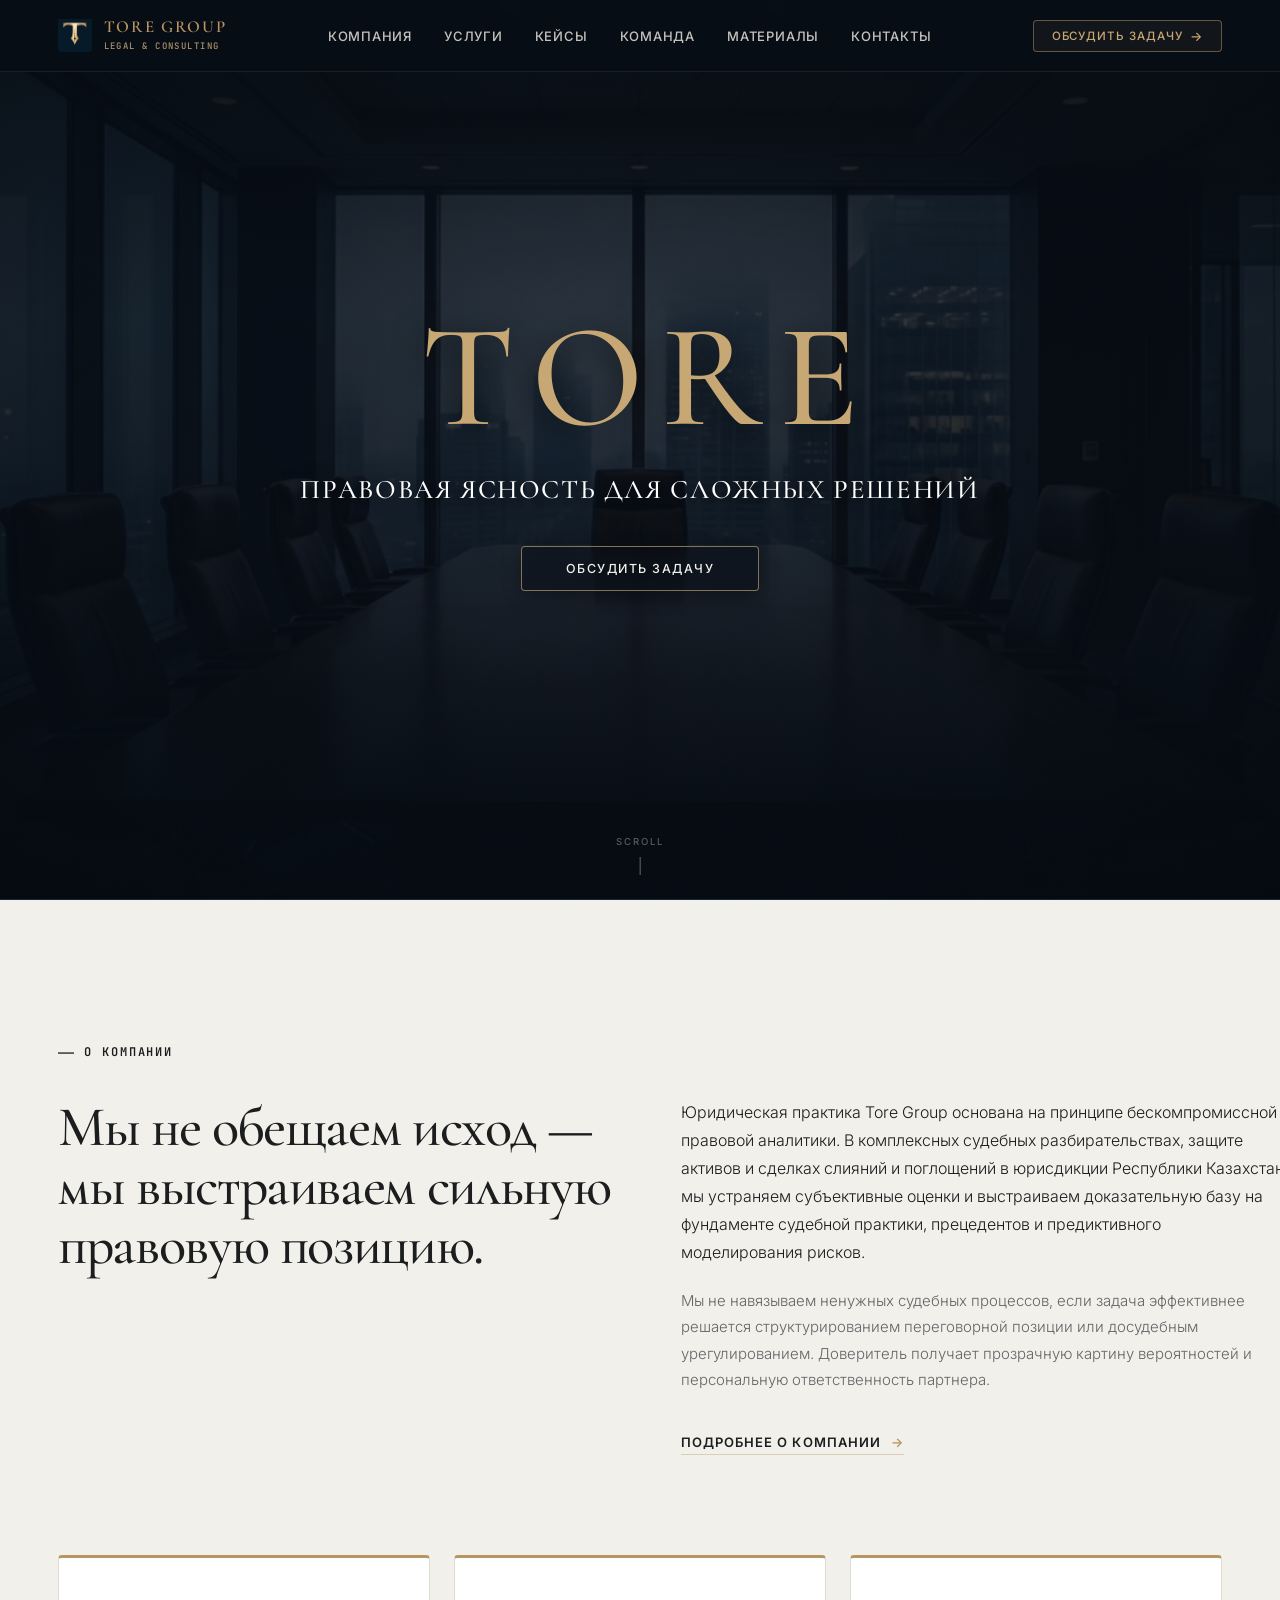
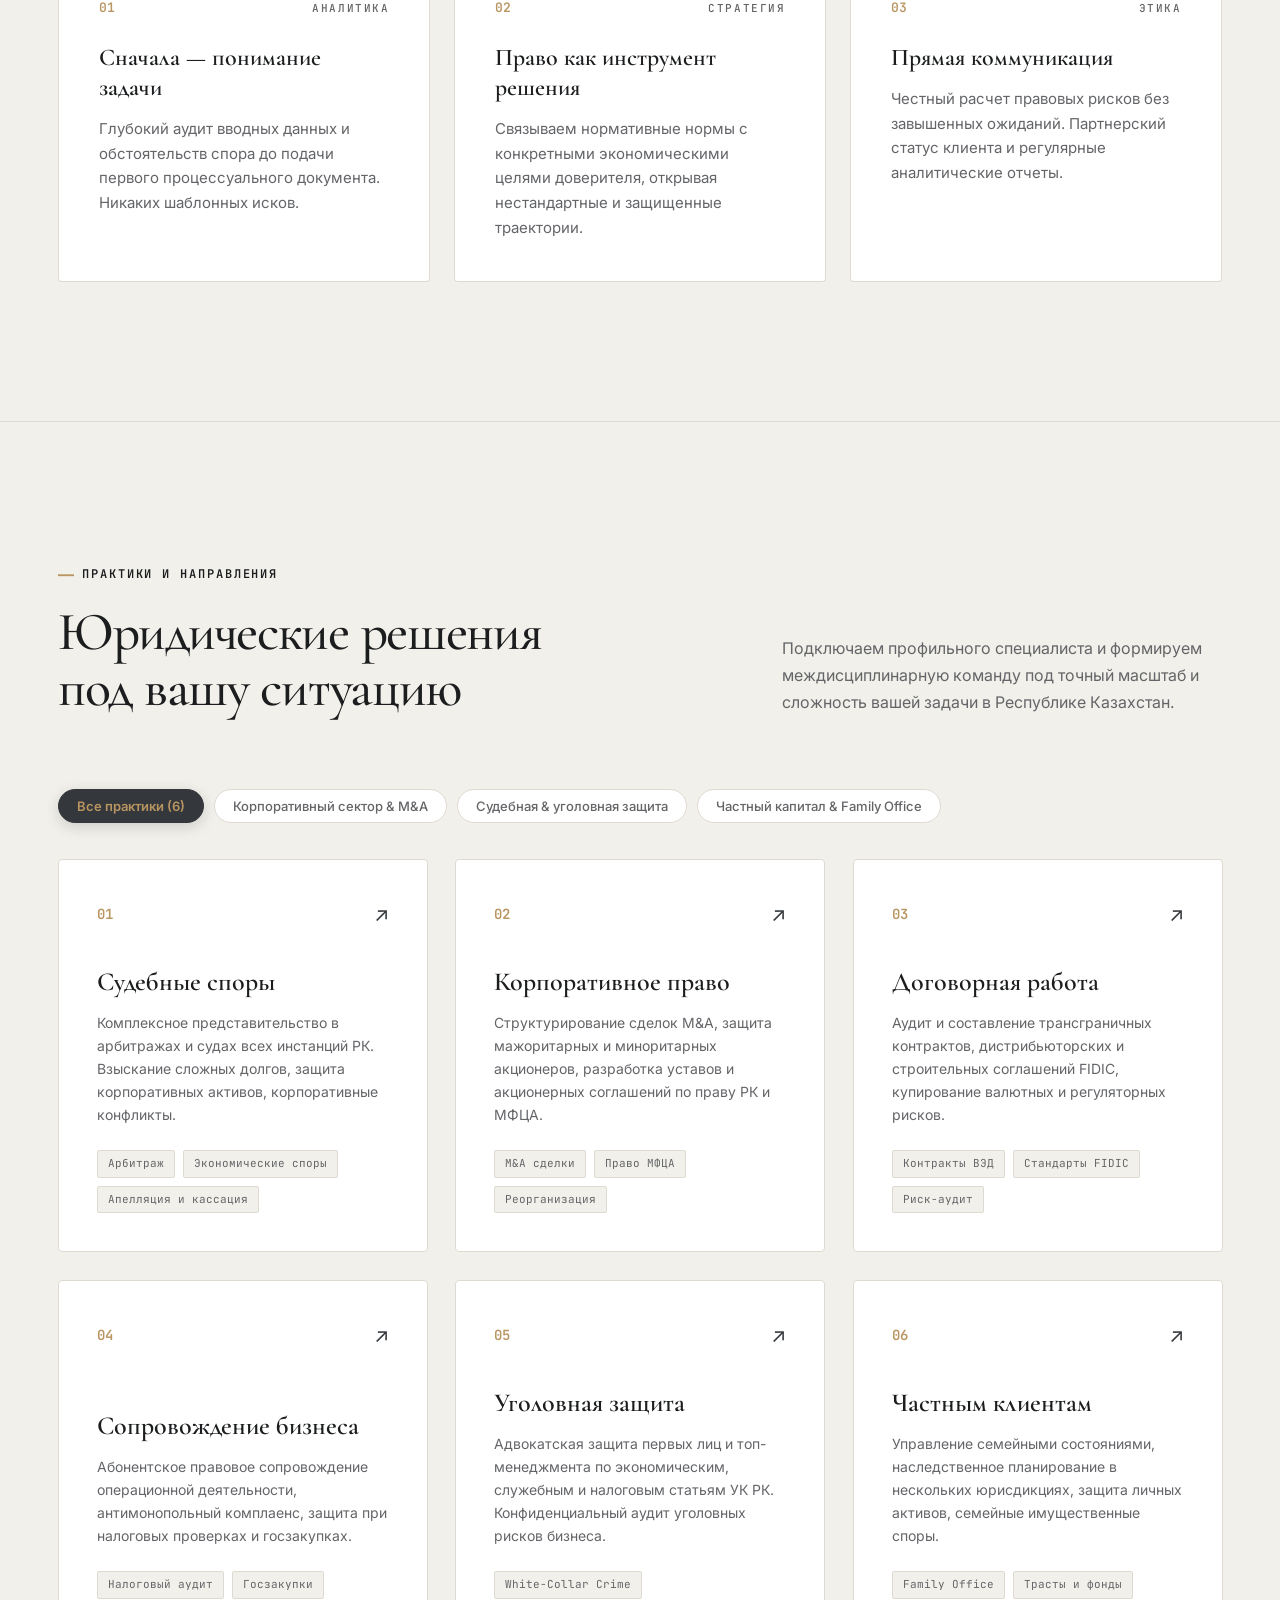
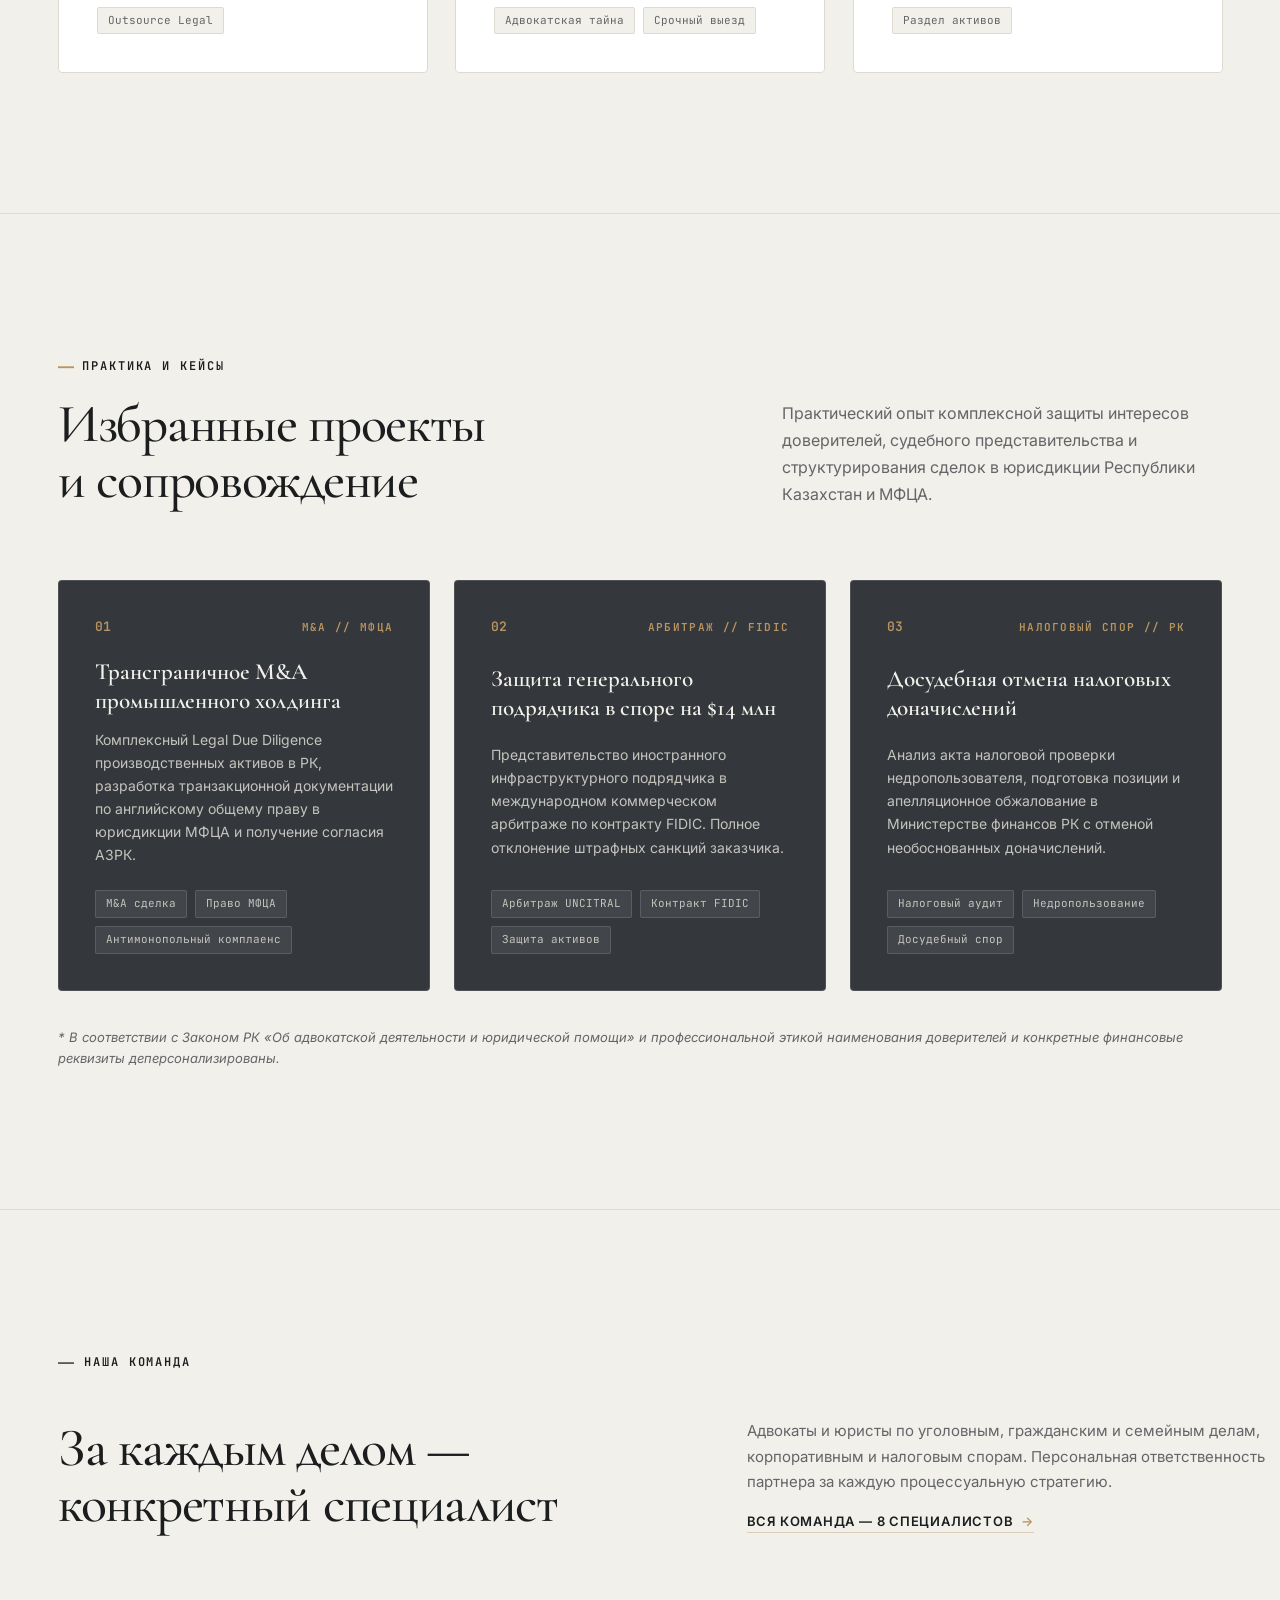
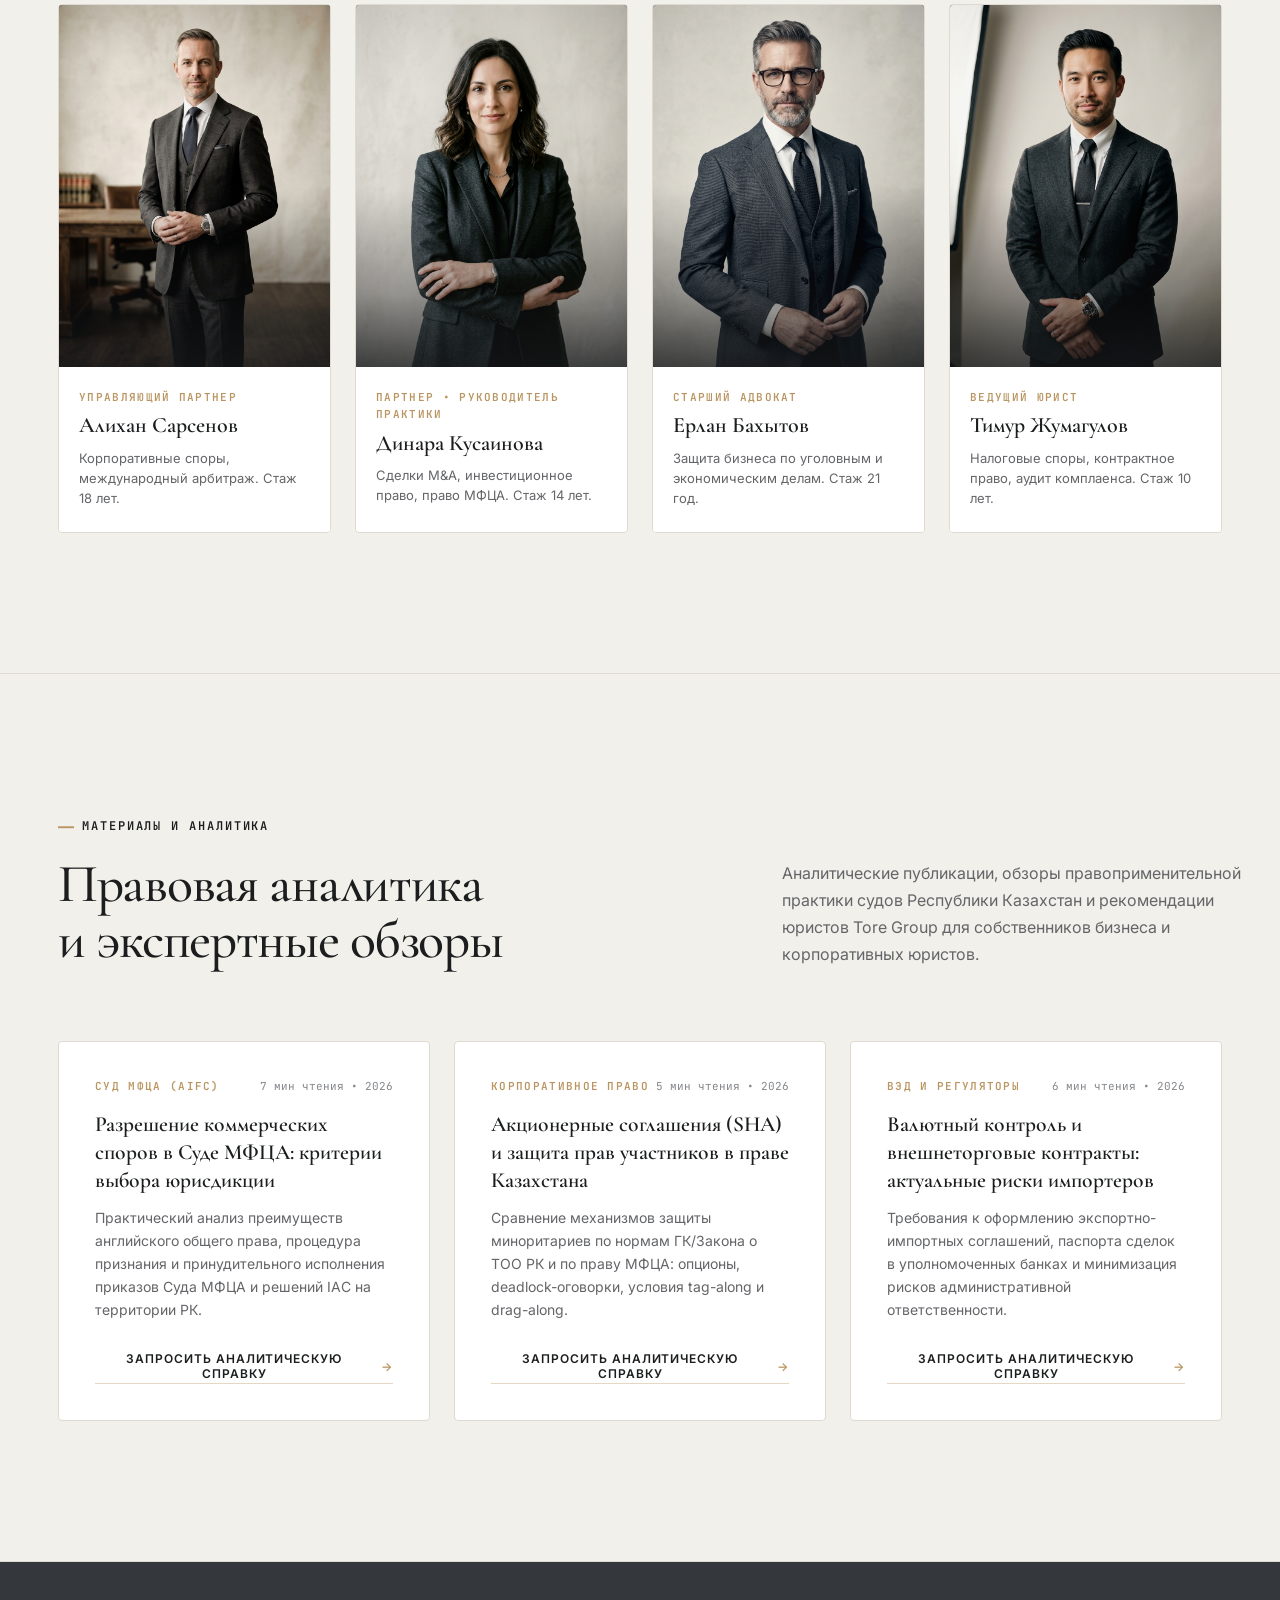
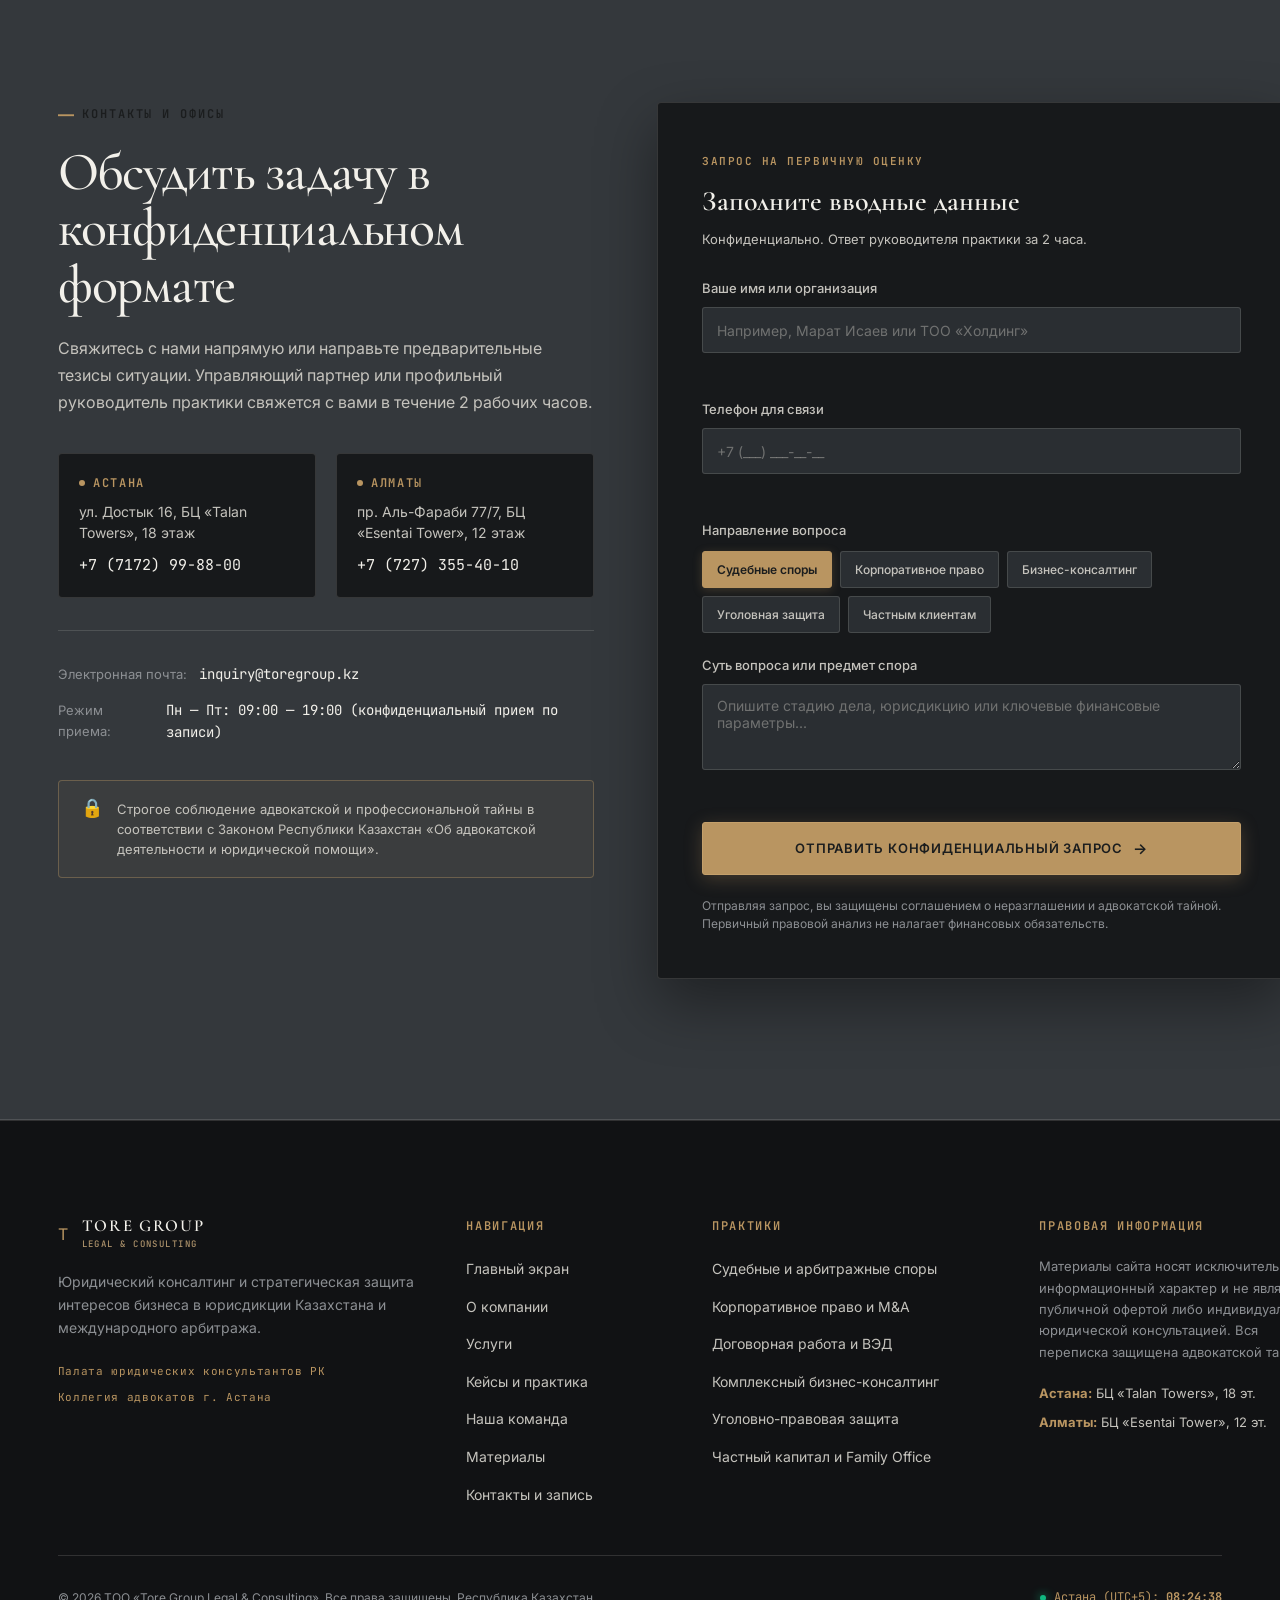
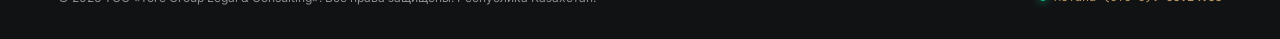
==== commit 5cc3679b: "chore: optimize assets structure and add Vercel deployment config" ====
--- a/index.html
+++ b/index.html
@@ -966,6 +966,6 @@
   <div class="toast-container" id="toastContainer" aria-live="polite" aria-atomic="true"></div>
 
   <!-- SCRIPT -->
-  <script src="app.js"></script>
+  <script src="assets/app.js"></script>
 </body>
 </html>
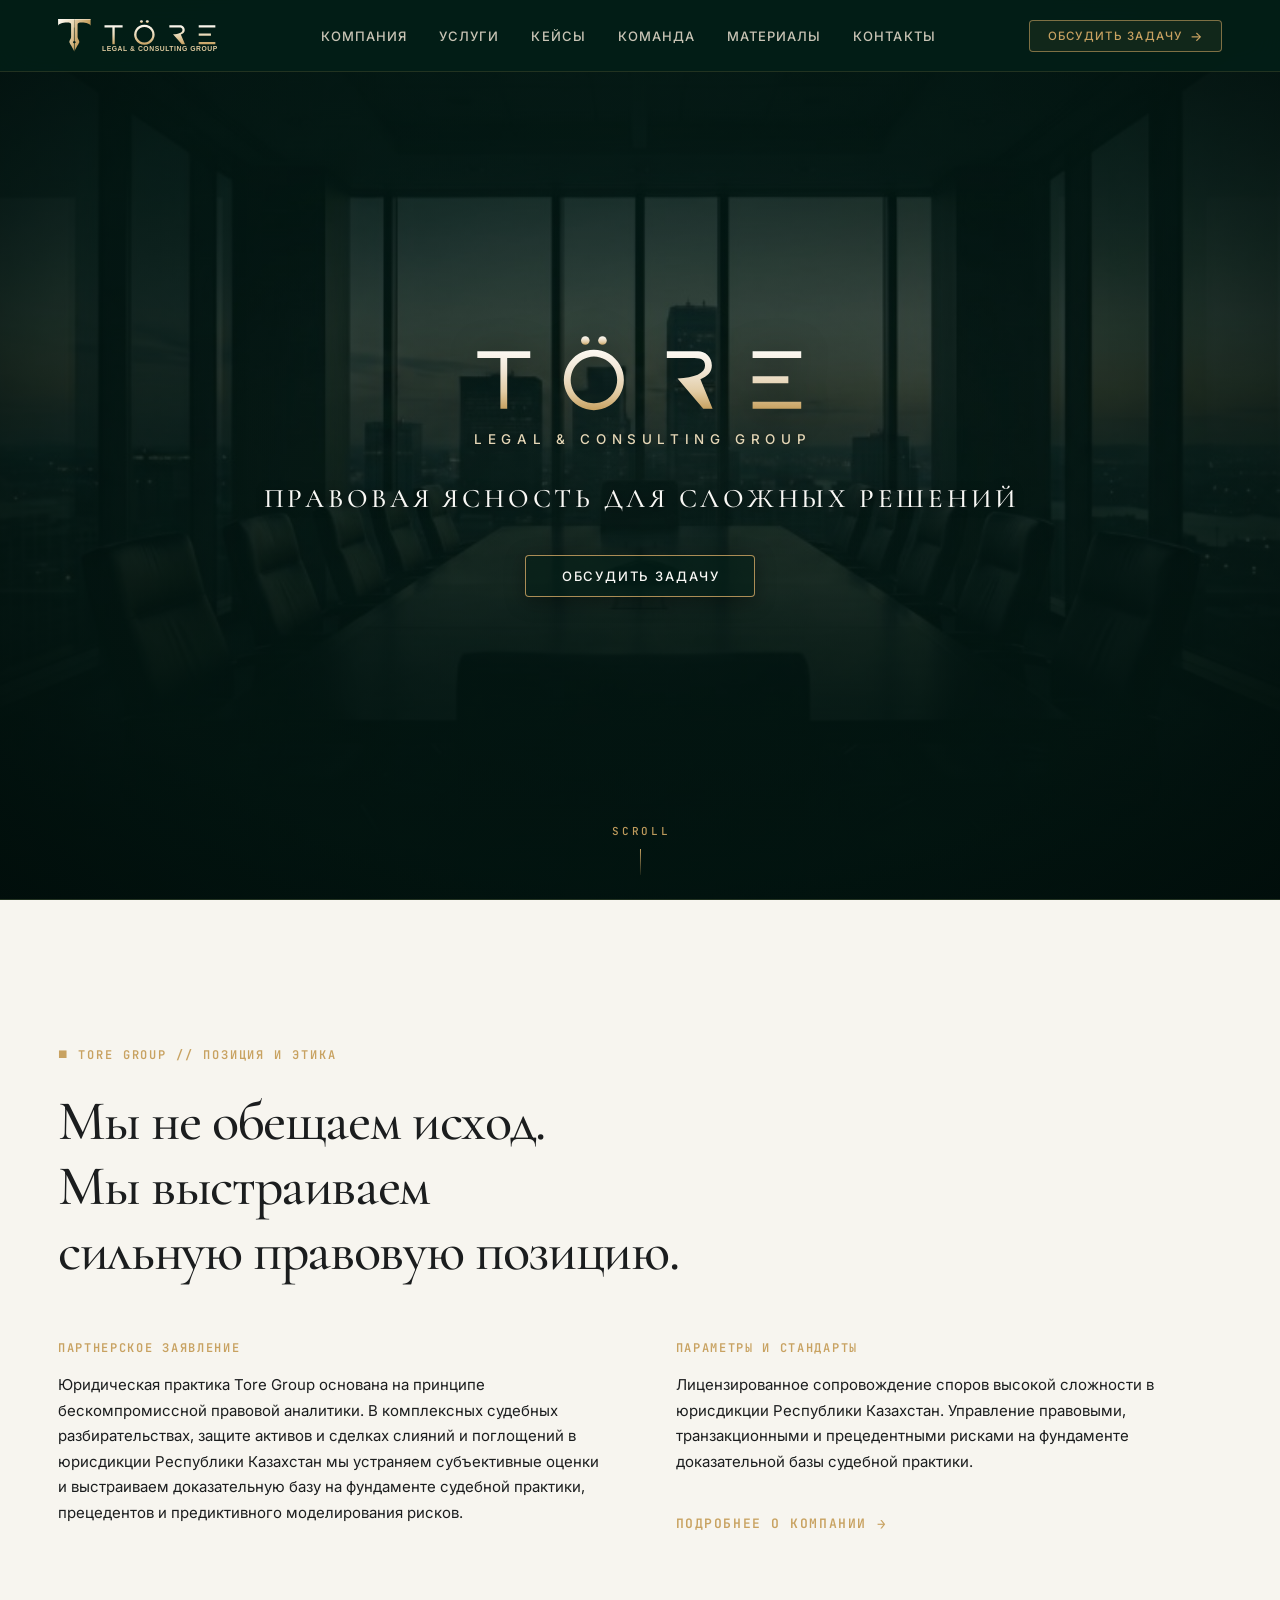
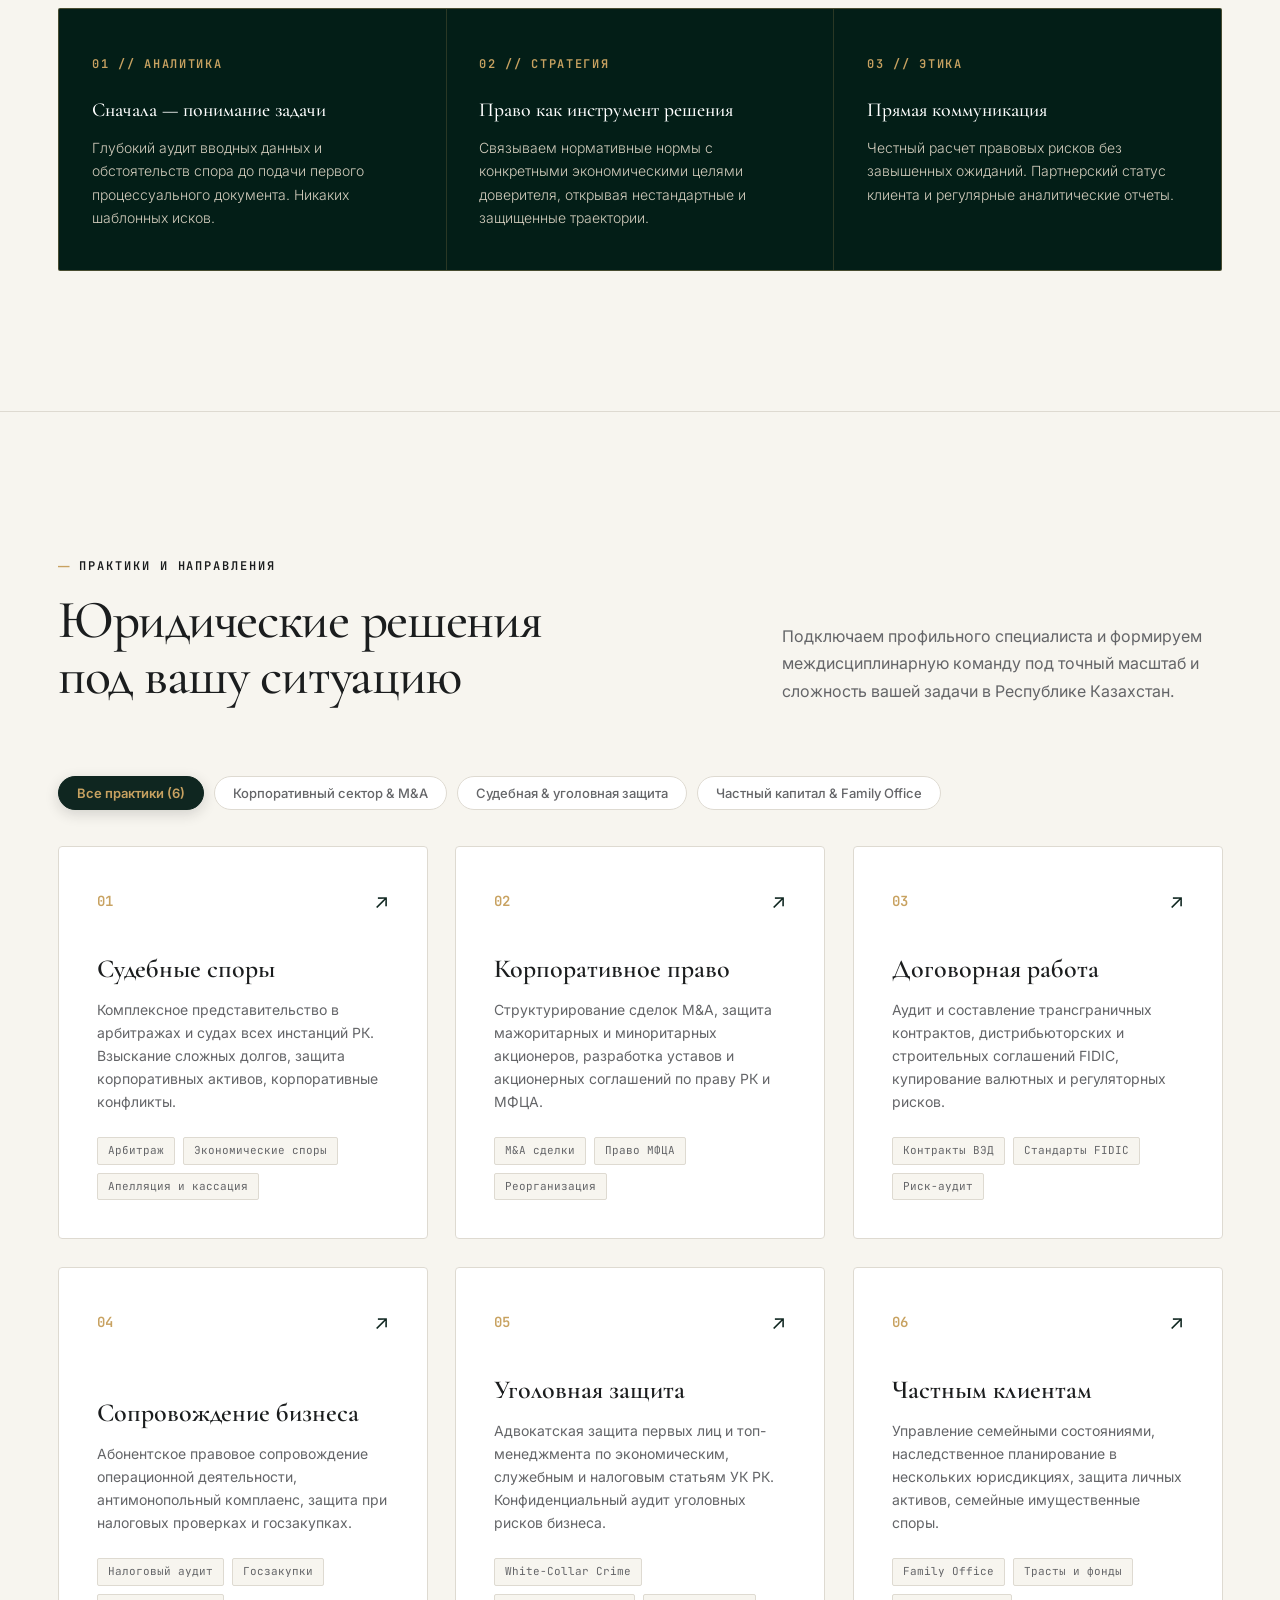
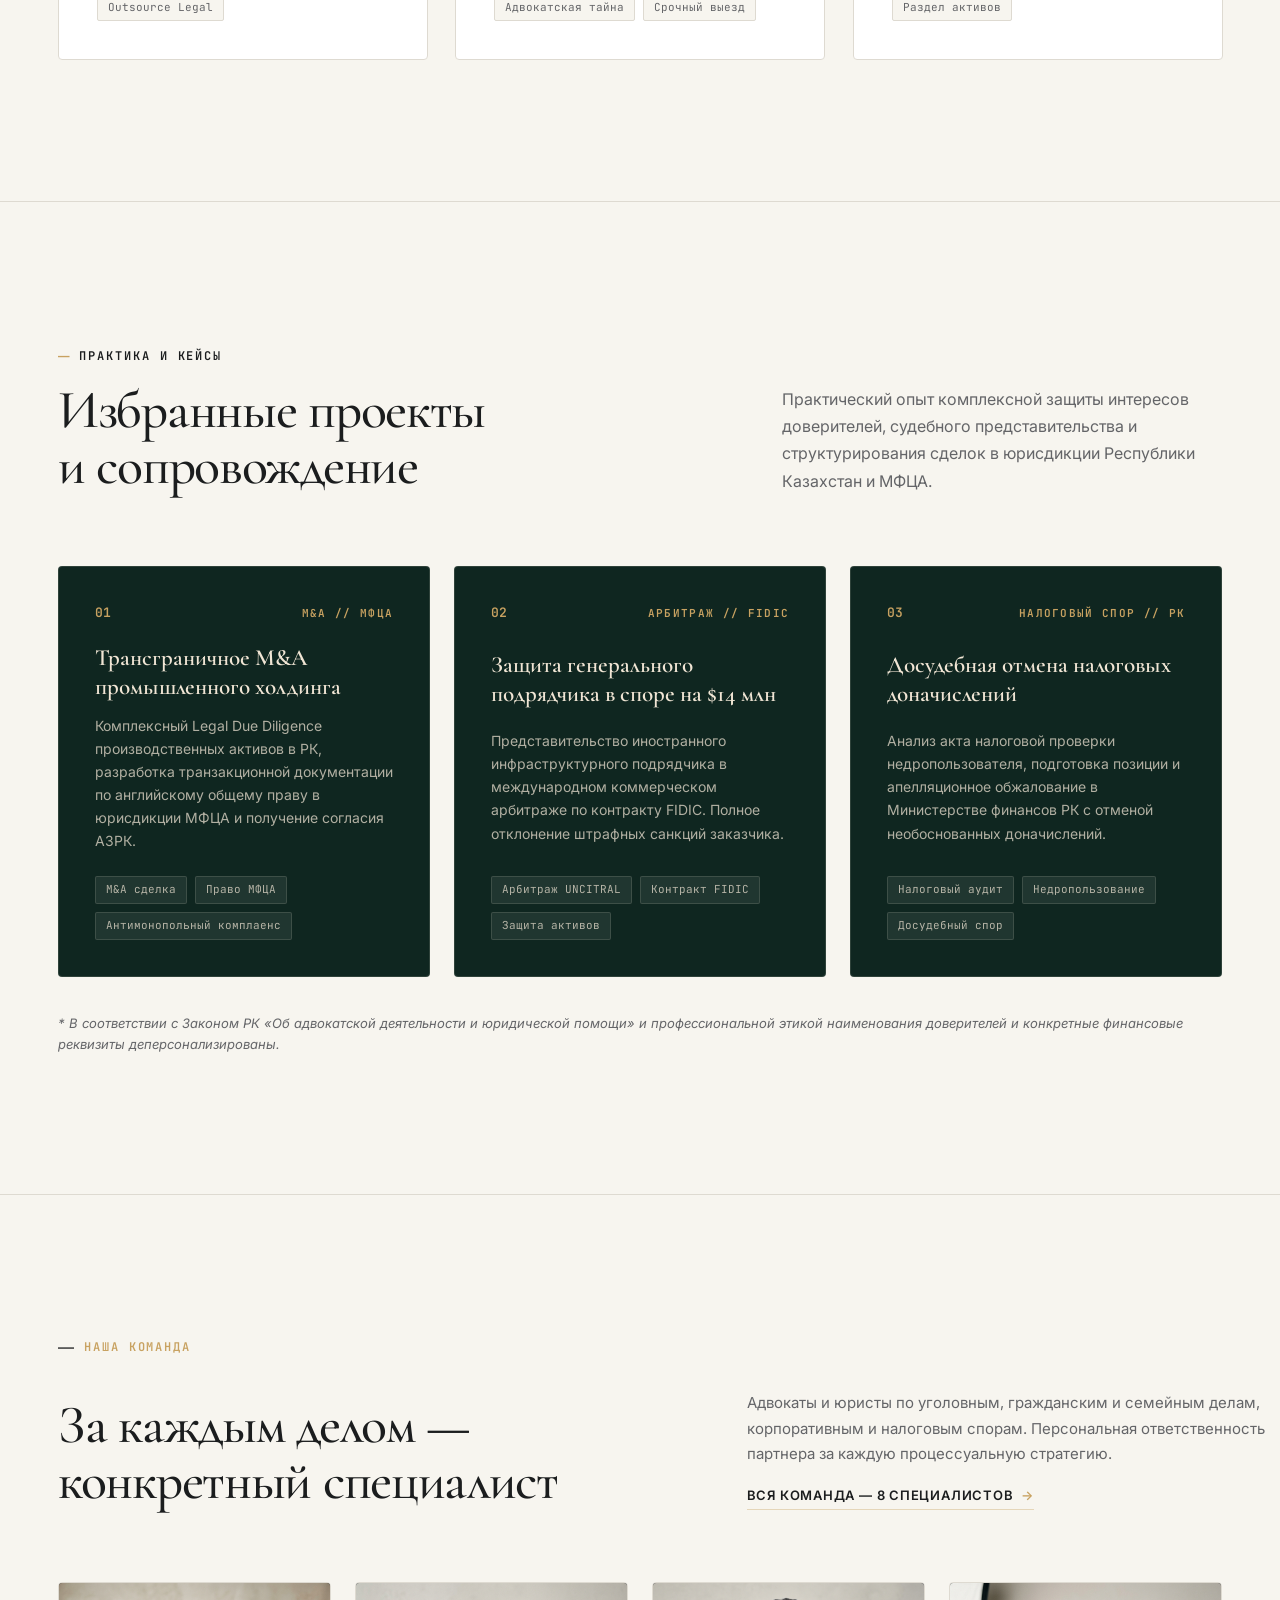
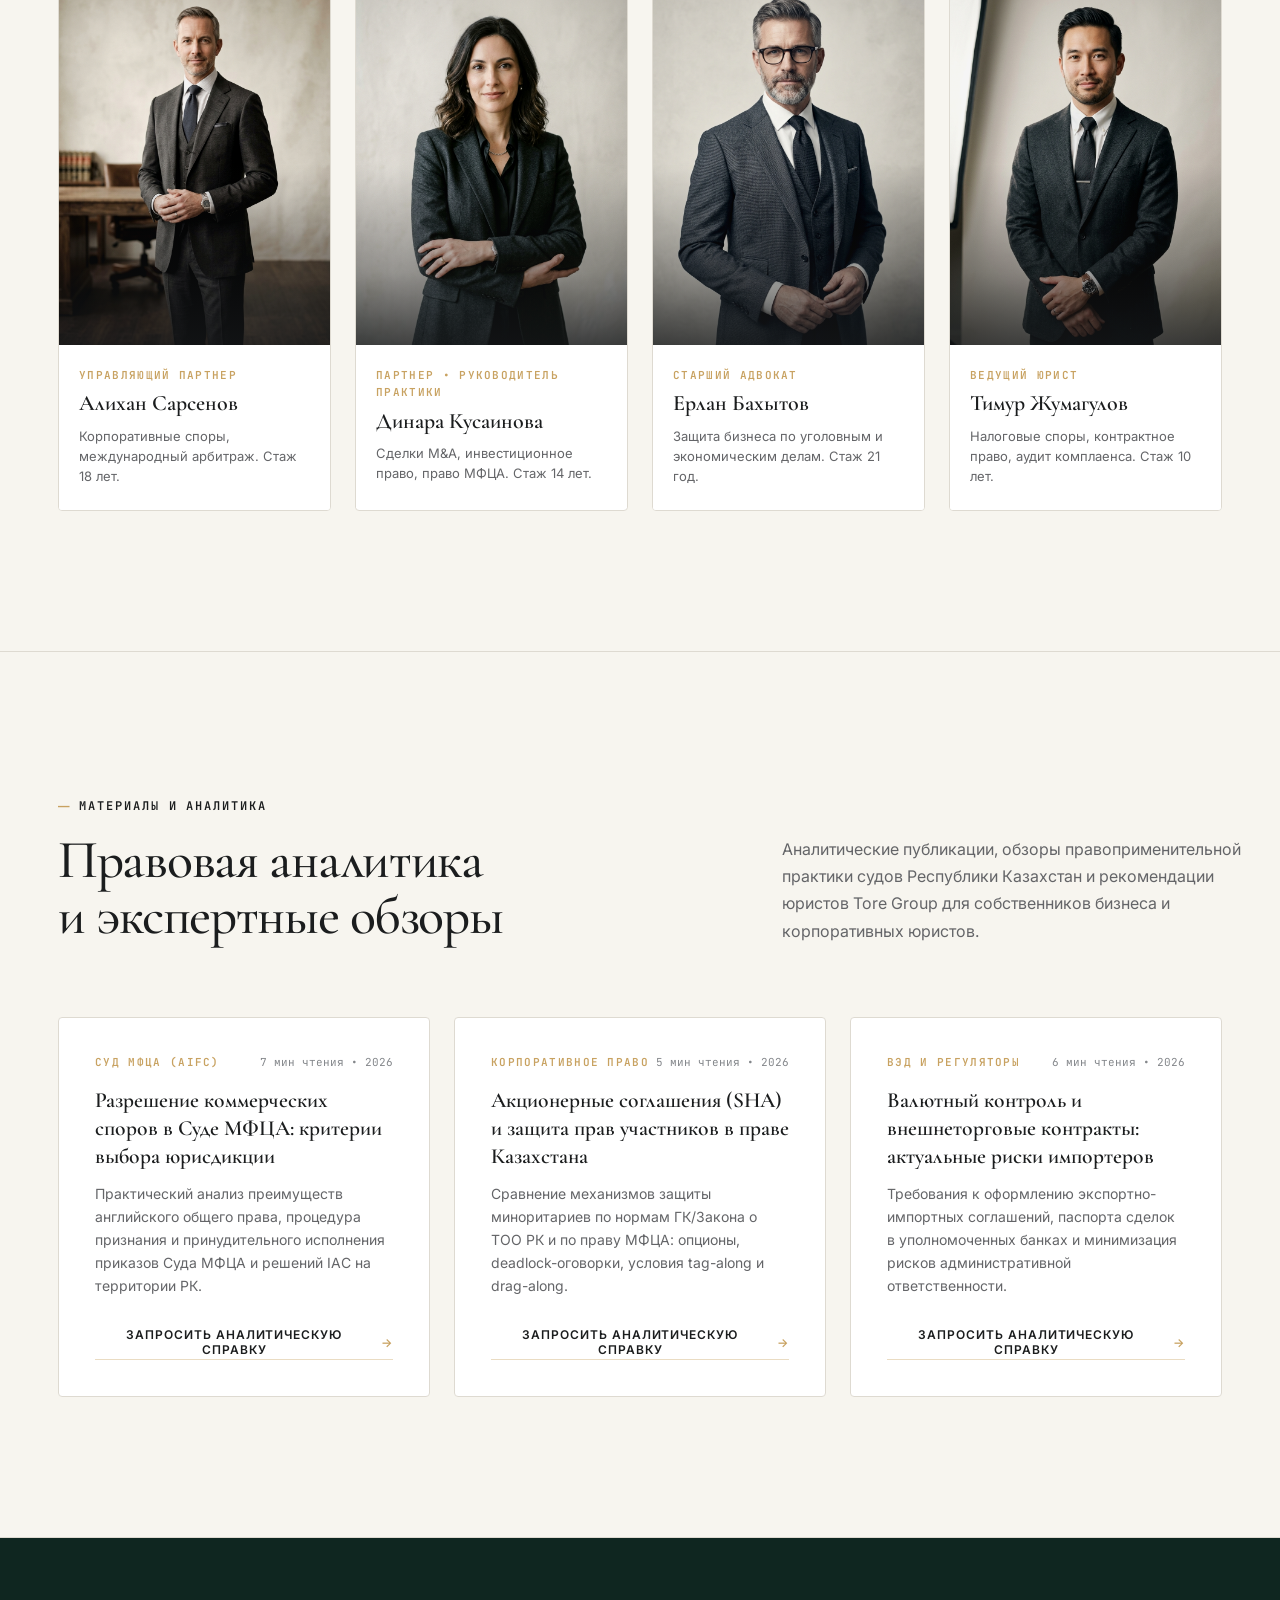
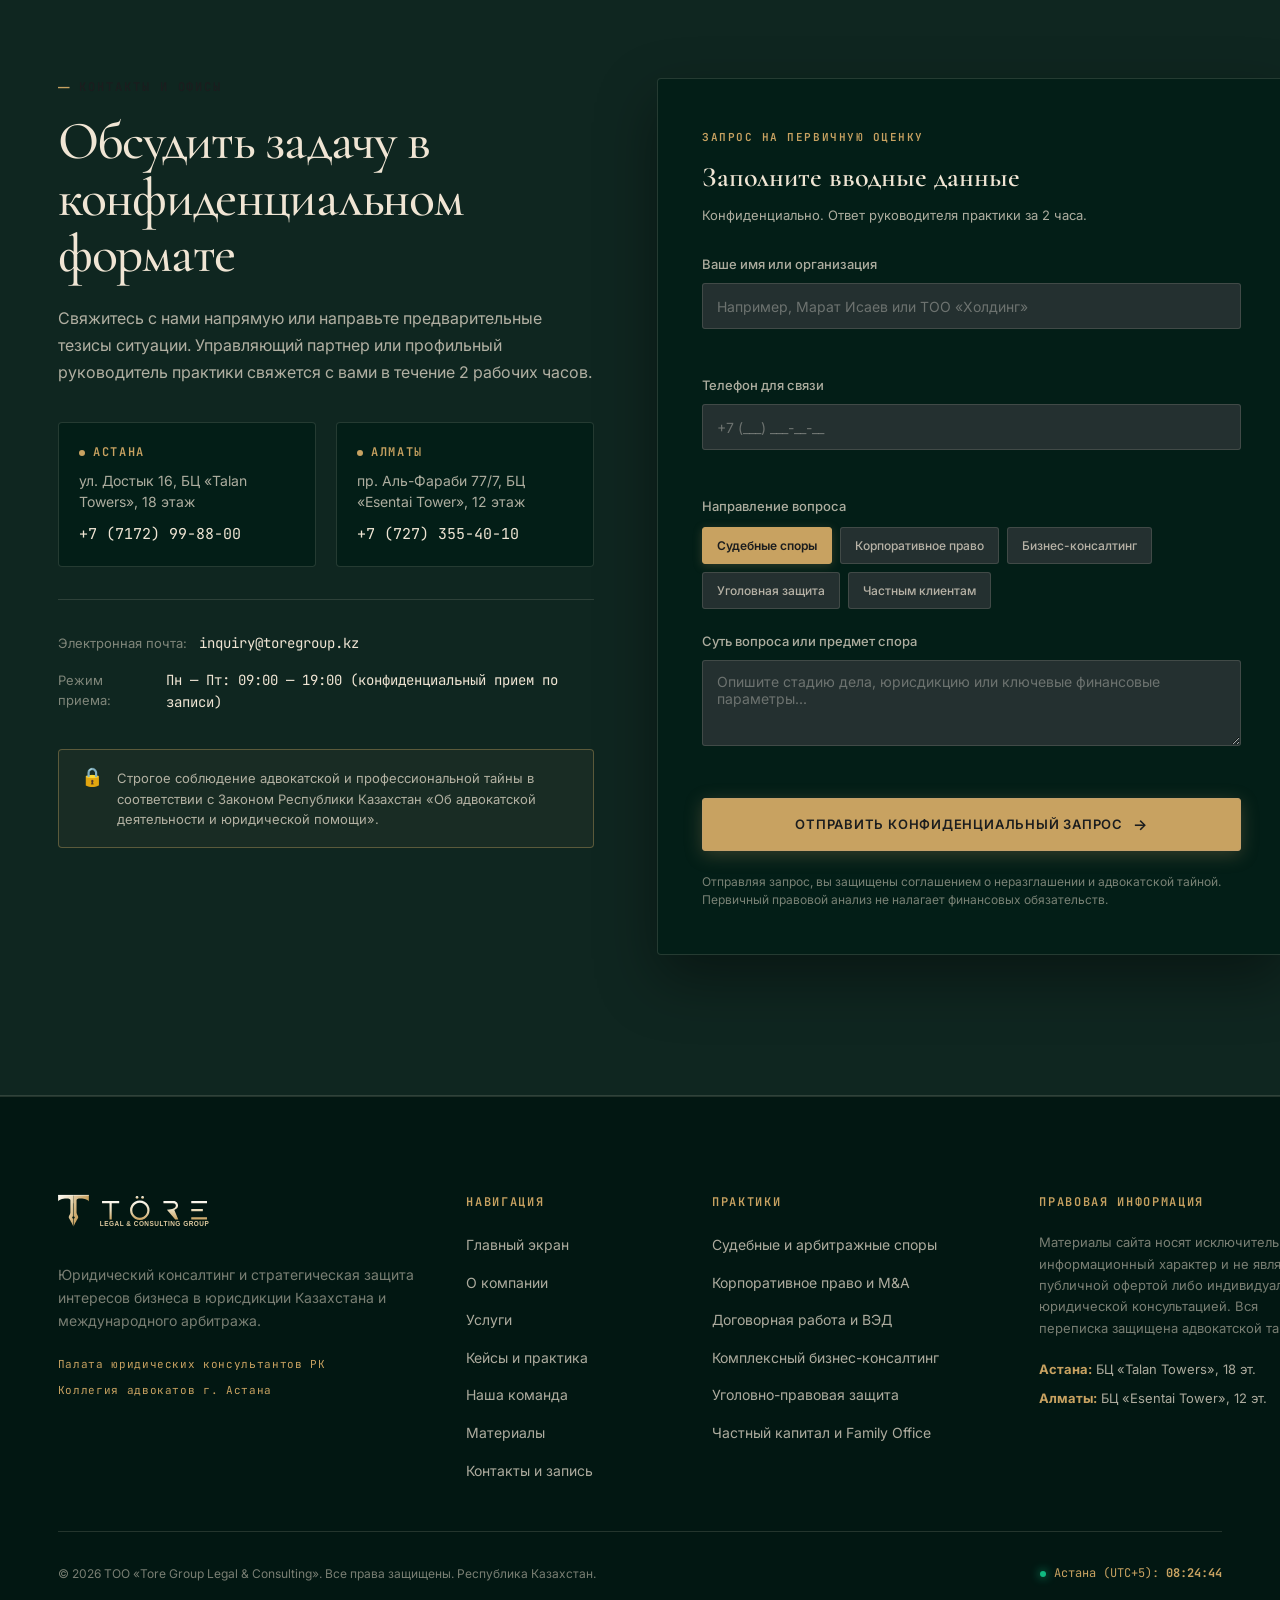
==== commit eb3df8a0: "Update JOHN GYM website" ====
--- a/index.html
+++ b/index.html
@@ -3,13 +3,13 @@
 <head>
   <meta charset="UTF-8">
   <meta name="viewport" content="width=device-width, initial-scale=1.0, viewport-fit=cover">
-  <meta name="theme-color" content="#17191B">
+  <meta name="theme-color" content="#041410">
   <meta name="apple-mobile-web-app-status-bar-style" content="black-translucent">
   <meta name="description" content="Tore Group — Премиальный юридический консалтинг и правовая защита в Казахстане. Корпоративное право, судебные споры, M&amp;A, арбитраж МФЦА и защита частных активов. Офисы в Астане и Алматы.">
   <title>Tore Group — Премиальный юридический консалтинг | Казахстан</title>
   
   <!-- Favicon Monogram -->
-  <link rel="icon" href="data:image/svg+xml,<svg xmlns=%22http://www.w3.org/2000/svg%22 viewBox=%220 0 100 100%22><text y=%22.9em%22 font-size=%2290%22 font-family=%22serif%22 fill=%22%23B99561%22>T</text></svg>">
+  <link rel="icon" href="data:image/svg+xml,<svg xmlns=%22http://www.w3.org/2000/svg%22 viewBox=%220 0 100 100%22><text y=%22.9em%22 font-size=%2290%22 font-family=%22serif%22 fill=%22%23C9B086%22>T</text></svg>">
 
   <!-- Google Fonts: Cormorant Garamond (Editorial Luxury Display) + Playfair Display + Inter (Precision Sans) + JetBrains Mono -->
   <link rel="preconnect" href="https://fonts.googleapis.com">
@@ -22,22 +22,18 @@
   <!-- HEADER / FIXED FROSTED NAVIGATION -->
   <header class="site-header" id="header" role="banner">
     <div class="header-inner container">
-      <!-- Logo Monogram & Wordmark -->
-      <a href="#hero" class="brand-logo" aria-label="Tore Group Главная">
-        <img src="assets/tore-logo.png" alt="TORE Monogram" class="brand-monogram-img" width="34" height="34">
-        <div class="brand-titles">
-          <span class="brand-name">TORE GROUP</span>
-          <span class="brand-tagline">LEGAL &amp; CONSULTING</span>
-        </div>
+      <!-- Official Brand Logo -->
+      <a href="#hero" class="brand-logo-link" aria-label="TORE GROUP Главная">
+        <img src="assets/tore-header-logo.svg" alt="TÖRE // LEGAL &amp; CONSULTING GROUP" class="brand-header-logo-img" width="170" height="38">
       </a>
 
       <!-- Desktop Navigation Links -->
       <nav class="nav-desktop" role="navigation" aria-label="Основное меню">
         <ul class="nav-list">
-          <li><a href="#about" class="nav-link">Компания</a></li>
+          <li><a href="company.html" class="nav-link">Компания</a></li>
           <li><a href="#practices" class="nav-link">Услуги</a></li>
           <li><a href="#cases" class="nav-link">Кейсы</a></li>
-          <li><a href="#team" class="nav-link">Команда</a></li>
+          <li><a href="team.html" class="nav-link">Команда</a></li>
           <li><a href="#materials" class="nav-link">Материалы</a></li>
           <li><a href="#contacts" class="nav-link">Контакты</a></li>
         </ul>
@@ -62,20 +58,16 @@
   <div class="mobile-drawer" id="mobileNav" aria-hidden="true">
     <div class="mobile-drawer-inner">
       <div class="mobile-drawer-header">
-        <div class="brand-logo">
-          <img src="assets/tore-logo.png" alt="TORE Monogram" class="brand-monogram-img" width="34" height="34">
-          <div class="brand-titles">
-            <span class="brand-name">TORE GROUP</span>
-            <span class="brand-tagline">LEGAL &amp; CONSULTING</span>
-          </div>
+        <div class="brand-logo-link">
+          <img src="assets/tore-header-logo.svg" alt="TÖRE // LEGAL &amp; CONSULTING GROUP" class="brand-header-logo-img" width="170" height="38">
         </div>
         <button type="button" class="close-drawer-btn" id="closeMenuBtn" aria-label="Закрыть меню">✕</button>
       </div>
       <nav class="mobile-nav-links">
-        <a href="#about" class="mobile-nav-link"><span class="nav-num">01</span> Компания</a>
+        <a href="company.html" class="mobile-nav-link"><span class="nav-num">01</span> Компания</a>
         <a href="#practices" class="mobile-nav-link"><span class="nav-num">02</span> Услуги</a>
         <a href="#cases" class="mobile-nav-link"><span class="nav-num">03</span> Кейсы</a>
-        <a href="#team" class="mobile-nav-link"><span class="nav-num">04</span> Команда</a>
+        <a href="team.html" class="mobile-nav-link"><span class="nav-num">04</span> Команда</a>
         <a href="#materials" class="mobile-nav-link"><span class="nav-num">05</span> Материалы</a>
         <a href="#contacts" class="mobile-nav-link"><span class="nav-num">06</span> Контакты</a>
       </nav>
@@ -93,29 +85,39 @@
   </div>
 
   <main id="main-content">
-    <!-- SECTION 1: HERO VIEWPORT (CINEMATIC ARCHITECTURAL BOARDROOM) -->
+    <!-- SECTION 1: HERO VIEWPORT (DEEP FOREST GREEN & CHAMPAGNE GOLD BRAND IDENTITY) -->
     <section class="section-hero" id="hero" aria-label="Главный экран">
-      <!-- Dark Navy Architectural Boardroom Background -->
+      <!-- Boardroom Panorama Background Layer with Deep Forest Green Atmosphere -->
       <div class="hero-bg-layer" aria-hidden="true">
         <img 
           src="assets/hero-boardroom.jpg" 
-          alt="Зал заседаний Tore Group — архитектурный интерьер с панорамным видом на вечерний мегаполис" 
+          alt="TORE Legal &amp; Consulting Group — Переговорная комната с панорамным видом" 
           class="hero-bg-image"
           fetchpriority="high"
         >
-        <div class="hero-navy-overlay"></div>
+        <div class="hero-forest-overlay"></div>
       </div>
 
       <div class="hero-centered-content container reveal-on-scroll">
-        <!-- Centered Brand Wordmark (Reference Inspired) -->
-        <div class="hero-wordmark-tore" aria-label="TORE">TORE</div>
-
-        <!-- Monumental Russian Editorial Headline -->
+        <!-- Central Primary Brand Logo: Stylized TÖRE Wordmark with Distinctive Letterforms & Brand Subtitle -->
+        <div class="hero-wordmark-wrap">
+          <img 
+            src="assets/tore-hero-wordmark.svg" 
+            alt="TÖRE" 
+            class="hero-wordmark-img"
+            width="475" 
+            height="110"
+            fetchpriority="high"
+          >
+          <p class="hero-brand-subtitle">LEGAL &amp; CONSULTING GROUP</p>
+        </div>
+
+        <!-- Monumental Russian Editorial Tagline -->
         <h1 class="hero-headline">
-          Правовая ясность для сложных решений
+          ПРАВОВАЯ ЯСНОСТЬ ДЛЯ СЛОЖНЫХ РЕШЕНИЙ
         </h1>
 
-        <!-- Primary Refined Gold Outlined CTA Button -->
+        <!-- Primary Refined Champagne Gold Outlined CTA Button -->
         <div class="hero-cta-wrap">
           <button type="button" class="btn-hero-outlined js-open-consultation" id="heroPrimaryCta" aria-label="Обсудить задачу">
             <span>Обсудить задачу</span>
@@ -135,43 +137,49 @@
       <div class="container">
         <!-- Top Eyebrow -->
         <div class="section-top-badge reveal-on-scroll">
-          <span class="gold-dash" aria-hidden="true">—</span>
-          <span class="badge-label-mono">О КОМПАНИИ</span>
-        </div>
-
-        <!-- 2-Column Editorial Manifesto Layout -->
-        <div class="about-grid">
-          <!-- Left Column: Monumental H2 Manifesto -->
-          <div class="about-manifesto-col reveal-on-scroll">
-            <h2 class="manifesto-headline">
-              Мы не обещаем исход — <br class="manifesto-br"><span class="title-italic-accent">мы выстраиваем сильную правовую позицию.</span>
-            </h2>
-          </div>
-
-          <!-- Right Column: Editorial Paragraphs & Modal Trigger -->
-          <div class="about-text-col reveal-on-scroll">
+          <span class="eyebrow-bullet" aria-hidden="true">■</span>
+          <span class="badge-label-mono">TORE GROUP // ПОЗИЦИЯ И ЭТИКА</span>
+        </div>
+
+        <!-- Headline -->
+        <div class="about-headline-wrap reveal-on-scroll">
+          <h2 class="manifesto-headline">
+            Мы не обещаем исход.<br>
+            Мы выстраиваем<br>
+            сильную правовую позицию.
+          </h2>
+        </div>
+
+        <!-- 2-Column Editorial Columns -->
+        <div class="about-editorial-grid reveal-on-scroll">
+          <!-- Col 1: Партнерское заявление -->
+          <div class="editorial-col">
+            <span class="editorial-col-label">ПАРТНЕРСКОЕ ЗАЯВЛЕНИЕ</span>
             <p class="editorial-paragraph">
               Юридическая практика Tore Group основана на принципе бескомпромиссной правовой аналитики. В комплексных судебных разбирательствах, защите активов и сделках слияний и поглощений в юрисдикции Республики Казахстан мы устраняем субъективные оценки и выстраиваем доказательную базу на фундаменте судебной практики, прецедентов и предиктивного моделирования рисков.
             </p>
-            <p class="editorial-paragraph secondary">
-              Мы не навязываем ненужных судебных процессов, если задача эффективнее решается структурированием переговорной позиции или досудебным урегулированием. Доверитель получает прозрачную картину вероятностей и персональную ответственность партнера.
-            </p>
-            
+          </div>
+
+          <!-- Col 2: Параметры и стандарты -->
+          <div class="editorial-col">
+            <span class="editorial-col-label">ПАРАМЕТРЫ И СТАНДАРТЫ</span>
+            <p class="editorial-paragraph">
+              Лицензированное сопровождение споров высокой сложности в юрисдикции Республики Казахстан. Управление правовыми, транзакционными и прецедентными рисками на фундаменте доказательной базы судебной практики.
+            </p>
             <div class="about-action-wrap">
-              <button type="button" class="editorial-text-link js-open-manifesto-modal">
-                <span>Подробнее о компании</span>
+              <a href="#principles" class="company-more-link">
+                <span>ПОДРОБНЕЕ О КОМПАНИИ</span>
                 <span class="arrow-glyph" aria-hidden="true">→</span>
-              </button>
-            </div>
-          </div>
-        </div>
-
-        <!-- 3-Column Principle Cards -->
+              </a>
+            </div>
+          </div>
+        </div>
+
+        <!-- 3-Column Principle Cards (Dark Navy Box with 1px Gold Border) -->
         <div class="principles-grid" id="principles">
           <article class="principle-card reveal-on-scroll">
             <div class="principle-card-header">
-              <span class="principle-num">01</span>
-              <span class="principle-category">АНАЛИТИКА</span>
+              <span class="principle-num-cat">01 // АНАЛИТИКА</span>
             </div>
             <h3 class="principle-title">Сначала — понимание задачи</h3>
             <p class="principle-desc">
@@ -181,8 +189,7 @@
 
           <article class="principle-card reveal-on-scroll">
             <div class="principle-card-header">
-              <span class="principle-num">02</span>
-              <span class="principle-category">СТРАТЕГИЯ</span>
+              <span class="principle-num-cat">02 // СТРАТЕГИЯ</span>
             </div>
             <h3 class="principle-title">Право как инструмент решения</h3>
             <p class="principle-desc">
@@ -192,8 +199,7 @@
 
           <article class="principle-card reveal-on-scroll">
             <div class="principle-card-header">
-              <span class="principle-num">03</span>
-              <span class="principle-category">ЭТИКА</span>
+              <span class="principle-num-cat">03 // ЭТИКА</span>
             </div>
             <h3 class="principle-title">Прямая коммуникация</h3>
             <p class="principle-desc">
@@ -457,10 +463,10 @@
             <p class="team-desc-text">
               Адвокаты и юристы по уголовным, гражданским и семейным делам, корпоративным и налоговым спорам. Персональная ответственность партнера за каждую процессуальную стратегию.
             </p>
-            <button type="button" class="team-full-roster-link js-open-team-modal" aria-label="Посмотреть всех 8 специалистов команды">
+            <a href="team.html" class="team-full-roster-link" aria-label="Посмотреть всех 8 специалистов команды">
               <span>Вся команда — 8 специалистов</span>
               <span class="arrow-glyph" aria-hidden="true">→</span>
-            </button>
+            </a>
           </div>
         </div>
 
@@ -799,11 +805,7 @@
         <!-- Col 1: Brand Mark & Accreditation -->
         <div class="footer-col brand-col">
           <div class="footer-brand">
-            <span class="monogram-emblem gold">T</span>
-            <div class="brand-titles">
-              <span class="brand-name white">TORE GROUP</span>
-              <span class="brand-tagline">LEGAL &amp; CONSULTING</span>
-            </div>
+            <img src="assets/tore-header-logo.svg" alt="TÖRE // LEGAL &amp; CONSULTING GROUP" class="footer-brand-logo-img" width="170" height="38">
           </div>
           <p class="footer-mission">
             Юридический консалтинг и стратегическая защита интересов бизнеса в юрисдикции Казахстана и международного арбитража.
@@ -819,10 +821,10 @@
           <h4 class="footer-col-title">НАВИГАЦИЯ</h4>
           <ul class="footer-links-list">
             <li><a href="#hero">Главный экран</a></li>
-            <li><a href="#about">О компании</a></li>
+            <li><a href="company.html">О компании</a></li>
             <li><a href="#practices">Услуги</a></li>
             <li><a href="#cases">Кейсы и практика</a></li>
-            <li><a href="#team">Наша команда</a></li>
+            <li><a href="team.html">Наша команда</a></li>
             <li><a href="#materials">Материалы</a></li>
             <li><a href="#contacts">Контакты и запись</a></li>
           </ul>
--- a/styles.css
+++ b/styles.css
@@ -7,36 +7,41 @@
    1. DESIGN TOKENS & SYSTEM VARIABLES
    -------------------------------------------------------------------------- */
 :root {
-  /* Brand Palette: Graphite, Deep Navy & Bronze */
-  --color-graphite: #17191B;             /* Primary dark backgrounds, footer */
-  --color-navy-dark: #071521;            /* Deep navy / blue-black for cinematic hero and header */
-  --color-navy-header: rgba(7, 21, 33, 0.88);
-  --color-navy-border: rgba(255, 255, 255, 0.08);
-  --color-bronze: #B99561;               /* Primary accent color, CTA buttons, borders, labels */
-  --color-bronze-light: #C9A97A;
-  --color-bronze-hover: #C5A371;
-  --color-bronze-glow: rgba(185, 149, 97, 0.22);
-  --color-cream: #F2F0EA;                /* Light section backgrounds & readable surfaces */
+  /* Brand Palette: Deep Forest Green (#031E17), Warm Ivory Beige (#F0E5D4) & Muted Gold (#C8A261) */
+  --color-graphite: #031E17;             /* Primary dark backgrounds, hero & footer */
+  --color-navy-dark: #031E17;            /* Deep forest green for hero & header */
+  --color-navy-header: rgba(3, 30, 23, 0.94);
+  --color-navy-border: rgba(200, 162, 97, 0.16);
+  --color-bronze: #C8A261;               /* Muted gold accent */
+  --color-bronze-light: #DFCA9F;
+  --color-bronze-hover: #D6BD95;
+  --color-bronze-glow: rgba(200, 162, 97, 0.18);
+  --color-champagne: #C8A261;            /* Muted gold accent */
+  --color-champagne-light: #DFCA9F;
+  --color-champagne-hover: #D6BD95;
+  --color-forest-bg: #031E17;            /* Official deep forest green primary background */
+  --color-ivory-beige: #F0E5D4;          /* Official warm ivory beige brand & wordmark text color */
+  --color-cream: #F7F5EF;                /* Light section backgrounds & readable surfaces */
   --color-cream-card: #FFFFFF;
-  --color-cream-subtle: #F7F5EF;
-  --color-charcoal: #34383C;             /* Secondary dark surfaces, cards, alternate sections */
-  --color-charcoal-card: #2B2E32;
-  --color-charcoal-hover: #40454A;
-  --color-footer-bg: #111214;
+  --color-cream-subtle: #FAF9F5;
+  --color-charcoal: #0F2620;             /* Secondary dark surfaces with subtle forest undertone */
+  --color-charcoal-card: #0A201A;
+  --color-charcoal-hover: #162E27;
+  --color-footer-bg: #021712;
 
   /* Typography Colors */
   --color-text-primary: #1B1D1E;         /* Primary on light backgrounds */
   --color-text-secondary: #646568;       /* Secondary on light backgrounds */
   --color-text-muted: #84878B;           /* Muted on light backgrounds */
-  --color-text-on-dark: #F2F0EA;         /* Primary on dark backgrounds */
-  --color-text-muted-on-dark: #C5C3BD;   /* Secondary on dark backgrounds */
-  --color-text-dim-on-dark: #8C8F93;     /* Dim / caption on dark backgrounds */
+  --color-text-on-dark: #F0E5D4;         /* Official warm ivory beige on dark backgrounds */
+  --color-text-muted-on-dark: rgba(240, 229, 212, 0.72);   /* Secondary on dark backgrounds */
+  --color-text-dim-on-dark: rgba(240, 229, 212, 0.50);     /* Dim / caption on dark backgrounds */
 
   /* Hairlines and Borders */
   --color-border-light: #DEDAD1;
-  --color-border-dark: rgba(242, 240, 234, 0.14);
-  --color-border-bronze: rgba(185, 149, 97, 0.38);
-  --color-border-bronze-bright: rgba(185, 149, 97, 0.65);
+  --color-border-dark: rgba(240, 229, 212, 0.14);
+  --color-border-bronze: rgba(200, 162, 97, 0.38);
+  --color-border-bronze-bright: rgba(200, 162, 97, 0.65);
 
   /* Centralized Compatibility Aliases */
   --bg-canvas: var(--color-graphite);
@@ -171,10 +176,10 @@
   right: 0;
   height: 72px;
   z-index: 1000;
-  background: rgba(8, 14, 22, 0.95);
+  background: rgba(3, 30, 23, 0.94);
   backdrop-filter: blur(20px);
   -webkit-backdrop-filter: blur(20px);
-  border-bottom: 1px solid rgba(255, 255, 255, 0.08);
+  border-bottom: 1px solid rgba(200, 162, 97, 0.16);
   transform: translateY(0);
   opacity: 1;
   pointer-events: auto;
@@ -185,9 +190,9 @@
 }
 
 .site-header.is-scrolled {
-  background: rgba(6, 11, 18, 0.98);
-  border-bottom: 1px solid rgba(199, 167, 116, 0.2);
-  box-shadow: 0 10px 30px rgba(0, 0, 0, 0.5);
+  background: rgba(2, 22, 17, 0.98);
+  border-bottom: 1px solid rgba(200, 162, 97, 0.25);
+  box-shadow: 0 10px 30px rgba(0, 0, 0, 0.6);
 }
 
 .header-inner {
@@ -198,7 +203,41 @@
   gap: 24px;
 }
 
-/* Logo Monogram & Typography */
+/* Logo Brand Link & Authentic Graphic Image */
+.brand-logo-link {
+  display: inline-flex;
+  align-items: center;
+  text-decoration: none;
+  user-select: none;
+  line-height: 1;
+}
+
+.brand-header-logo-img {
+  height: 38px;
+  width: auto;
+  max-width: 210px;
+  object-fit: contain;
+  display: block;
+  transition: transform var(--transition-fast), opacity var(--transition-fast);
+}
+
+@media (hover: hover) and (pointer: fine) {
+  .brand-logo-link:hover .brand-header-logo-img {
+    opacity: 0.9;
+    transform: scale(1.02);
+  }
+}
+
+.footer-brand-logo-img {
+  height: 36px;
+  width: auto;
+  max-width: 175px;
+  object-fit: contain;
+  display: block;
+  margin-bottom: 16px;
+}
+
+/* Logo Monogram & Typography (Fallback Compatibility) */
 .brand-logo {
   display: flex;
   align-items: center;
@@ -268,12 +307,14 @@
   font-family: var(--font-sans);
   font-size: 0.8125rem;
   font-weight: 500;
-  letter-spacing: 0.06em;
+  letter-spacing: 0.08em;
   text-transform: uppercase;
-  color: var(--color-text-muted-on-dark);
+  color: rgba(240, 229, 212, 0.84);
   position: relative;
   padding: 8px 0;
   transition: color var(--transition-fast);
+  -webkit-font-smoothing: antialiased;
+  -moz-osx-font-smoothing: grayscale;
 }
 
 .nav-link::after {
@@ -290,11 +331,24 @@
 
 @media (hover: hover) and (pointer: fine) {
   .nav-link:hover {
-    color: var(--color-text-on-dark);
+    color: #FFFFFF;
   }
   .nav-link:hover::after {
     width: 100%;
   }
+}
+
+.nav-link.is-active {
+  color: var(--color-alabaster, #F9F8F5);
+}
+
+.nav-link.is-active::after {
+  width: 100%;
+  background: var(--color-gold, #C8A261);
+}
+
+.mobile-nav-link.is-active {
+  color: var(--color-gold, #C8A261);
 }
 
 /* Header Actions */
@@ -312,38 +366,40 @@
   font-size: 0.72rem;
   font-weight: 500;
   text-transform: uppercase;
-  letter-spacing: 0.08em;
-  color: #C7A774;
-  background: rgba(199, 167, 116, 0.06);
-  border: 1px solid rgba(199, 167, 116, 0.45);
+  letter-spacing: 0.1em;
+  color: #C8A261;
+  background: rgba(200, 162, 97, 0.08);
+  border: 1px solid rgba(200, 162, 97, 0.6);
   border-radius: 4px;
   padding: 7px 18px;
   cursor: pointer;
   position: relative;
   transition: all var(--transition-fast);
+  -webkit-font-smoothing: antialiased;
+  -moz-osx-font-smoothing: grayscale;
 }
 
 .btn-discuss-header .arrow-glyph {
   font-size: 0.8125rem;
   transition: transform var(--transition-fast), color var(--transition-fast);
-  color: #C7A774;
+  color: #C8A261;
 }
 
 @media (hover: hover) and (pointer: fine) {
   .btn-discuss-header:hover {
-    background: #C7A774;
-    color: #081018;
-    border-color: #C7A774;
-    box-shadow: 0 2px 14px rgba(199, 167, 116, 0.3);
+    background: #C8A261;
+    color: #031E17;
+    border-color: #C8A261;
+    box-shadow: 0 2px 14px rgba(200, 162, 97, 0.3);
   }
   .btn-discuss-header:hover .arrow-glyph {
-    color: #081018;
+    color: #031E17;
     transform: translateX(3px);
   }
 }
 
 .btn-discuss-header:active {
-  background: #BFA075;
+  background: #B6904E;
 }
 
 /* Mobile Hamburger Toggle */
@@ -490,7 +546,7 @@
 }
 
 /* --------------------------------------------------------------------------
-   5. SECTION 1: HERO VIEWPORT (CINEMATIC ARCHITECTURAL BOARDROOM)
+   5. SECTION 1: HERO VIEWPORT (DEEP FOREST GREEN & CHAMPAGNE GOLD BRAND IDENTITY)
    -------------------------------------------------------------------------- */
 .section-hero {
   position: relative;
@@ -500,14 +556,14 @@
   flex-direction: column;
   justify-content: center;
   align-items: center;
-  background-color: var(--color-navy-dark);
-  padding-top: 72px;
+  background-color: var(--color-forest-bg, #031E17);
+  padding-top: calc(var(--header-height, 72px) + 24px);
   padding-bottom: 72px;
   overflow: hidden;
-  border-bottom: 1px solid var(--color-navy-border);
-}
-
-/* Cinematic Boardroom Background Layer */
+  border-bottom: 1px solid rgba(200, 162, 97, 0.16);
+}
+
+/* Atmospheric Deep Forest Green Background Layer */
 .hero-bg-layer {
   position: absolute;
   inset: 0;
@@ -520,19 +576,18 @@
   width: 100%;
   height: 100%;
   object-fit: cover;
-  object-position: center 38%;
+  object-position: center 46%;
   display: block;
-  transform: none;
-  filter: none;
-}
-
-/* Restrained Architectural Dark Overlay (Delicate Deep Navy & Charcoal Vignette Matching Reference) */
-.hero-navy-overlay {
+}
+
+/* Atmospheric Boardroom Dark Green Vignette Overlay */
+.hero-forest-overlay {
   position: absolute;
   inset: 0;
   background: 
-    radial-gradient(ellipse at 50% 46%, rgba(7, 14, 22, 0.45) 0%, rgba(6, 12, 19, 0.72) 75%, rgba(5, 10, 16, 0.88) 100%),
-    linear-gradient(180deg, rgba(8, 14, 22, 0.7) 0%, rgba(7, 14, 22, 0.22) 35%, rgba(6, 12, 19, 0.35) 65%, rgba(5, 10, 16, 0.8) 100%);
+    radial-gradient(ellipse at 50% 48%, rgba(3, 30, 23, 0.38) 0%, rgba(2, 22, 17, 0.65) 68%, rgba(1, 14, 11, 0.85) 100%),
+    linear-gradient(180deg, rgba(3, 30, 23, 0.62) 0%, rgba(3, 30, 23, 0.18) 35%, rgba(2, 20, 15, 0.42) 65%, rgba(1, 15, 12, 0.82) 100%);
+  pointer-events: none;
 }
 
 /* Centered Hero Content */
@@ -554,32 +609,68 @@
   }
 }
 
-/* Centered Brand Wordmark — Prestigious High-Contrast Gold Editorial Serif (Commanding Version 1 Scale) */
-.hero-wordmark-tore {
-  font-family: var(--font-serif);
-  font-size: clamp(5rem, 11.5vw, 10rem);
+/* Centered Standalone Primary Brand Wordmark (TÖRE with Authentic Letterforms & Subtitle) */
+.hero-wordmark-wrap {
+  display: flex;
+  flex-direction: column;
+  justify-content: center;
+  align-items: center;
+  margin-bottom: clamp(24px, 3.8vh, 38px);
+  user-select: none;
+}
+
+.hero-wordmark-img {
+  width: 100%;
+  max-width: clamp(260px, 32vw, 450px);
+  height: auto;
+  object-fit: contain;
+  display: block;
+  filter: drop-shadow(0 2px 16px rgba(0, 0, 0, 0.35));
+  transition: transform var(--transition-smooth);
+}
+
+@media (hover: hover) and (pointer: fine) {
+  .hero-wordmark-img:hover {
+    transform: scale(1.02);
+  }
+}
+
+/* Authentic Brand Subtitle: LEGAL & CONSULTING GROUP (Warm Champagne #EADBBA) */
+.hero-brand-subtitle {
+  font-family: var(--font-sans);
+  font-size: clamp(0.72rem, 1.05vw, 0.92rem);
   font-weight: 500;
-  line-height: 0.95;
-  letter-spacing: 0.12em;
-  text-indent: 0.12em;
+  letter-spacing: clamp(0.36em, 0.44vw, 0.46em);
+  text-indent: clamp(0.36em, 0.44vw, 0.46em);
   text-transform: uppercase;
-  color: #C7A774;
-  text-shadow: 0 4px 32px rgba(0, 0, 0, 0.75);
-  margin-bottom: 24px;
-  user-select: none;
-}
-
-/* Authoritative Russian Editorial Headline (Directly beneath TORE) */
+  color: #EADBBA;
+  margin-top: clamp(16px, 2.2vh, 22px);
+  line-height: 1;
+  text-align: center;
+  white-space: nowrap;
+  opacity: 0.98;
+  -webkit-font-smoothing: antialiased;
+  -moz-osx-font-smoothing: grayscale;
+  text-rendering: optimizeLegibility;
+  text-shadow: 0 1px 8px rgba(0, 0, 0, 0.6);
+}
+
+/* Authoritative Russian Editorial Tagline (Warm Alabaster #F9F8F5) */
 .hero-headline {
   font-family: var(--font-serif);
-  font-size: clamp(1.15rem, 2.1vw, 1.85rem);
+  font-size: clamp(1.15rem, 2.1vw, 1.8rem);
   font-weight: 500;
   line-height: 1.35;
-  letter-spacing: 0.06em;
+  letter-spacing: 0.14em;
+  text-indent: 0.14em;
   text-transform: uppercase;
-  color: #FFFFFF;
-  margin-bottom: 38px;
-  text-shadow: 0 2px 20px rgba(0, 0, 0, 0.85);
+  color: #F9F8F5;
+  margin-bottom: clamp(28px, 4.2vh, 42px);
+  text-shadow: 0 1px 10px rgba(0, 0, 0, 0.65);
+  max-width: 920px;
+  -webkit-font-smoothing: antialiased;
+  -moz-osx-font-smoothing: grayscale;
+  text-rendering: optimizeLegibility;
 }
 
 @media (min-width: 1080px) {
@@ -589,21 +680,30 @@
 }
 
 @media (max-width: 640px) {
-  .hero-wordmark-tore {
-    font-size: clamp(3.5rem, 17vw, 5.5rem);
+  .hero-bg-image {
+    object-position: center 42%;
+  }
+  .hero-wordmark-img {
+    max-width: clamp(200px, 68vw, 290px);
+    margin-bottom: 0;
+  }
+  .hero-brand-subtitle {
+    font-size: clamp(0.55rem, 2.7vw, 0.74rem);
+    letter-spacing: 0.3em;
+    text-indent: 0.3em;
+    margin-top: 12px;
+  }
+  .hero-headline {
+    font-size: clamp(0.98rem, 4.3vw, 1.28rem);
     letter-spacing: 0.08em;
     text-indent: 0.08em;
-    margin-bottom: 18px;
-  }
-  .hero-headline {
-    font-size: clamp(1rem, 4.4vw, 1.35rem);
-    letter-spacing: 0.05em;
     line-height: 1.4;
-    margin-bottom: 30px;
+    margin-bottom: 28px;
+    white-space: normal;
   }
   .btn-hero-outlined {
     padding: 12px 32px;
-    font-size: 0.72rem;
+    font-size: 0.74rem;
   }
 }
 
@@ -614,38 +714,43 @@
   align-items: center;
 }
 
-/* Refined Gold Outlined CTA Button (Strict & Elegant 4px radius, No bubble/pill) */
+/* Refined Gold Outlined CTA Button (Border: #C8A261, Padding: 12px 34px, Text: #F9F8F5) */
 .btn-hero-outlined {
   display: inline-flex;
   align-items: center;
   justify-content: center;
-  padding: 14px 44px;
+  padding: 12px 34px;
   border-radius: 4px;
-  border: 1px solid rgba(199, 167, 116, 0.65);
-  background: rgba(8, 14, 22, 0.52);
-  backdrop-filter: blur(8px);
-  -webkit-backdrop-filter: blur(8px);
-  color: #F2F0EA;
-  font-family: var(--font-sans);
-  font-size: 0.78rem;
+  border: 1px solid rgba(200, 162, 97, 0.85);
+  background: rgba(3, 30, 23, 0.55);
+  backdrop-filter: blur(10px);
+  -webkit-backdrop-filter: blur(10px);
+  color: #F9F8F5;
+  font-family: var(--font-sans);
+  font-size: 0.8125rem;
   font-weight: 500;
-  letter-spacing: 0.12em;
+  letter-spacing: 0.14em;
+  text-indent: 0.14em;
   text-transform: uppercase;
   cursor: pointer;
+  -webkit-font-smoothing: antialiased;
+  -moz-osx-font-smoothing: grayscale;
   transition: 
     background-color var(--transition-fast),
     border-color var(--transition-fast),
     color var(--transition-fast),
+    box-shadow var(--transition-fast),
     transform var(--transition-fast);
-  box-shadow: 0 4px 18px rgba(0, 0, 0, 0.35);
+  box-shadow: 0 4px 20px rgba(0, 0, 0, 0.35);
 }
 
 @media (hover: hover) and (pointer: fine) {
   .btn-hero-outlined:hover {
-    background-color: #C7A774;
-    border-color: #C7A774;
-    color: #081018;
+    background-color: #C8A261;
+    border-color: #C8A261;
+    color: #031E17;
     transform: translateY(-2px);
+    box-shadow: 0 6px 24px rgba(200, 162, 97, 0.3);
   }
 }
 
@@ -653,7 +758,7 @@
   transform: translateY(1px);
 }
 
-/* Bottom Center Scroll Indicator (Matching Reference) */
+/* Bottom Center Scroll Indicator */
 .hero-scroll-indicator {
   position: absolute;
   bottom: 24px;
@@ -664,37 +769,41 @@
   flex-direction: column;
   align-items: center;
   gap: 8px;
-  color: rgba(242, 240, 234, 0.45);
+  color: rgba(240, 229, 212, 0.55);
   text-decoration: none;
   cursor: pointer;
   transition: color var(--transition-fast);
 }
 
 .hero-scroll-indicator .scroll-text {
-  font-family: var(--font-sans);
-  font-size: 0.6rem;
+  font-family: var(--font-mono, monospace);
+  font-size: 0.6875rem;
   font-weight: 500;
-  letter-spacing: 0.22em;
+  letter-spacing: 0.26em;
+  text-indent: 0.26em;
   text-transform: uppercase;
-  opacity: 0.75;
+  color: #C8A261;
+  opacity: 0.95;
+  -webkit-font-smoothing: antialiased;
+  -moz-osx-font-smoothing: grayscale;
 }
 
 .hero-scroll-indicator .scroll-line {
   width: 1px;
-  height: 18px;
-  background: rgba(242, 240, 234, 0.4);
+  height: 26px;
+  background: linear-gradient(180deg, #C8A261 0%, rgba(200, 162, 97, 0.1) 100%);
   transition: background var(--transition-fast);
 }
 
 @media (hover: hover) and (pointer: fine) {
   .hero-scroll-indicator:hover {
-    color: #C7A774;
+    color: #C9B086;
   }
   .hero-scroll-indicator:hover .scroll-text {
     opacity: 1;
   }
   .hero-scroll-indicator:hover .scroll-line {
-    background: #C7A774;
+    background: #C9B086;
   }
 }
 
@@ -953,7 +1062,13 @@
   display: inline-flex;
   align-items: center;
   gap: 10px;
-  margin-bottom: 32px;
+  margin-bottom: 24px;
+}
+
+.eyebrow-bullet {
+  color: var(--color-bronze);
+  font-size: 0.65rem;
+  line-height: 1;
 }
 
 .badge-label-mono {
@@ -962,102 +1077,115 @@
   font-weight: 600;
   letter-spacing: 0.16em;
   text-transform: uppercase;
-  color: var(--color-text-primary);
-}
-
-.about-grid {
-  display: grid;
-  grid-template-columns: 1fr;
-  gap: 40px;
-  margin-bottom: clamp(64px, 8vw, 100px);
-}
-
-@media (min-width: 992px) {
-  .about-grid {
-    grid-template-columns: 48% 52%;
-    gap: 64px;
-    align-items: start;
-  }
-}
-
-/* Left Column: Monumental H2 Manifesto */
+  color: var(--color-bronze);
+}
+
+/* Headline Wrapper */
+.about-headline-wrap {
+  margin-bottom: clamp(36px, 4.5vw, 56px);
+  max-width: 1200px;
+}
+
 .manifesto-headline {
   font-family: var(--font-serif);
   font-size: clamp(2.45rem, 4.4vw, 3.95rem);
   font-weight: 500;
-  line-height: var(--lh-section-display);
+  line-height: 1.15;
   letter-spacing: var(--tracking-section);
   color: var(--color-text-primary);
   text-wrap: balance;
-}
-
-.manifesto-br {
-  display: inline;
-}
-
-/* Right Column: Editorial Paragraphs */
-.about-text-col {
-  display: flex;
-  flex-direction: column;
-  gap: 22px;
+  margin: 0;
+}
+
+/* 2-Column Editorial Paragraphs */
+.about-editorial-grid {
+  display: grid;
+  grid-template-columns: 1fr;
+  gap: 32px;
+  margin-bottom: clamp(48px, 6vw, 72px);
+}
+
+@media (min-width: 768px) {
+  .about-editorial-grid {
+    grid-template-columns: repeat(2, 1fr);
+    gap: clamp(40px, 5.5vw, 72px);
+  }
+}
+
+.editorial-col {
+  display: flex;
+  flex-direction: column;
+  gap: 14px;
+}
+
+.editorial-col-label {
+  font-family: var(--font-mono);
+  font-size: 0.75rem;
+  font-weight: 600;
+  letter-spacing: 0.14em;
+  text-transform: uppercase;
+  color: var(--color-bronze);
 }
 
 .editorial-paragraph {
   font-family: var(--font-sans);
-  font-size: clamp(1rem, 1.15vw, 1.125rem);
-  font-weight: 300;
-  line-height: 1.75;
+  font-size: clamp(0.9375rem, 1.05vw, 1.0625rem);
+  font-weight: 400;
+  line-height: 1.7;
   color: var(--color-text-primary);
-}
-
-.editorial-paragraph.secondary {
-  color: var(--color-text-secondary);
-  font-size: 0.9375rem;
+  margin: 0;
 }
 
 .about-action-wrap {
-  margin-top: 14px;
-}
-
-.editorial-text-link {
+  margin-top: 22px;
+}
+
+/* Company More Link (Restrained Gold Text Link with Arrow) */
+.company-more-link {
   display: inline-flex;
   align-items: center;
   gap: 10px;
-  font-family: var(--font-sans);
+  font-family: var(--font-mono);
   font-size: 0.8125rem;
   font-weight: 600;
-  letter-spacing: 0.08em;
+  letter-spacing: 0.12em;
   text-transform: uppercase;
-  color: var(--color-text-primary);
-  padding-bottom: 4px;
-  border-bottom: 1px solid var(--color-border-bronze);
-  transition: color var(--transition-fast), border-color var(--transition-fast);
-}
-
-.editorial-text-link .arrow-glyph {
   color: var(--color-bronze);
+  text-decoration: none;
+  background: transparent;
+  padding: 0;
+  border: none;
+  transition: color var(--transition-fast);
+}
+
+.company-more-link .arrow-glyph {
+  color: var(--color-bronze);
+  font-size: 1.1em;
+  line-height: 1;
   transition: transform var(--transition-fast);
 }
 
 @media (hover: hover) and (pointer: fine) {
-  .editorial-text-link:hover {
-    color: var(--color-text-primary);
-    border-color: var(--color-bronze);
-  }
-  .editorial-text-link:hover .arrow-glyph {
+  .company-more-link:hover {
+    color: var(--color-bronze-hover);
+  }
+  .company-more-link:hover .arrow-glyph {
     transform: translateX(4px);
   }
 }
 
-.editorial-text-link:active {
+.company-more-link:active {
   transform: scale(0.98);
 }
 
-/* 3-Column Principle Cards (Clean Cream Cards) */
+/* 3-Column Principle Cards (Unified Deep Forest Green Block with 1px Gold Border) */
 .principles-grid {
   display: grid;
   grid-template-columns: 1fr;
-  gap: 24px;
+  background-color: var(--color-forest-bg, #031E17);
+  border: 1px solid rgba(200, 162, 97, 0.35);
+  border-radius: 2px;
+  overflow: hidden;
 }
 
 @media (min-width: 768px) {
@@ -1067,60 +1195,62 @@
 }
 
 .principle-card {
-  padding: clamp(28px, 3.5vw, 40px);
-  background-color: var(--color-cream-card);
-  border: 1px solid var(--color-border-light);
-  border-top: 3px solid var(--color-bronze);
-  border-radius: 4px;
-  display: flex;
-  flex-direction: column;
-  transition: transform var(--transition-fast), border-color var(--transition-fast), box-shadow var(--transition-fast), background-color var(--transition-fast);
+  padding: clamp(32px, 3.2vw, 44px) clamp(24px, 2.6vw, 36px);
+  background-color: transparent;
+  border: none;
+  display: flex;
+  flex-direction: column;
+  transition: background-color var(--transition-fast);
+}
+
+@media (max-width: 767.98px) {
+  .principle-card:not(:last-child) {
+    border-bottom: 1px solid rgba(200, 162, 97, 0.2);
+  }
+}
+
+@media (min-width: 768px) {
+  .principle-card:not(:last-child) {
+    border-right: 1px solid rgba(200, 162, 97, 0.2);
+  }
 }
 
 @media (hover: hover) and (pointer: fine) {
   .principle-card:hover {
-    transform: translateY(-4px);
-    border-color: var(--color-border-bronze);
-    box-shadow: 0 16px 36px rgba(27, 29, 30, 0.08);
+    background-color: rgba(200, 162, 97, 0.04);
   }
 }
 
 .principle-card-header {
-  display: flex;
-  align-items: center;
-  justify-content: space-between;
-  margin-bottom: 24px;
-}
-
-.principle-num {
+  margin-bottom: 22px;
+}
+
+.principle-num-cat {
   font-family: var(--font-mono);
-  font-size: 0.8125rem;
+  font-size: 0.75rem;
   font-weight: 600;
+  letter-spacing: 0.14em;
   color: var(--color-bronze);
-}
-
-.principle-category {
-  font-family: var(--font-mono);
-  font-size: 0.6875rem;
-  font-weight: 500;
-  letter-spacing: 0.14em;
-  color: var(--color-text-secondary);
+  text-transform: uppercase;
 }
 
 .principle-title {
   font-family: var(--font-serif);
-  font-size: 1.5rem;
-  font-weight: 600;
+  font-size: clamp(1.2rem, 1.55vw, 1.45rem);
+  font-weight: 500;
   line-height: 1.25;
-  color: var(--color-text-primary);
+  color: #FFFFFF;
   margin-bottom: 14px;
 }
 
 .principle-desc {
   font-family: var(--font-sans);
-  font-size: 0.9375rem;
+  font-size: clamp(0.875rem, 0.95vw, 0.9375rem);
   line-height: 1.65;
-  color: var(--color-text-secondary);
+  font-weight: 300;
+  color: var(--color-text-on-dark, #F0E5D4);
+  opacity: 0.88;
+  margin: 0;
 }
 
 /* --------------------------------------------------------------------------
@@ -2090,7 +2220,9 @@
 }
 
 /* Luxury Input Fields */
-.form-input-field {
+.form-input-field,
+.form-input {
+  width: 100%;
   background: rgba(52, 56, 60, 0.7);
   border: 1px solid var(--color-border-dark);
   border-radius: 3px;
@@ -2101,12 +2233,14 @@
   transition: border-color var(--transition-fast), background-color var(--transition-fast), box-shadow var(--transition-fast);
 }
 
-.form-input-field::placeholder {
+.form-input-field::placeholder,
+.form-input::placeholder {
   color: rgba(197, 195, 189, 0.45);
   font-size: 0.875rem;
 }
 
-.form-input-field:focus {
+.form-input-field:focus,
+.form-input:focus {
   border-color: var(--color-bronze);
   background: rgba(52, 56, 60, 0.95);
   box-shadow: 0 0 0 3px var(--color-bronze-glow);
@@ -2122,6 +2256,42 @@
   font-size: 0.6875rem;
   color: #F87171;
   min-height: 16px;
+}
+
+/* Modal form on inner pages (company.html, team.html) */
+.form-error {
+  display: none;
+  font-family: var(--font-mono);
+  font-size: 0.6875rem;
+  color: #F87171;
+}
+
+.form-group.has-error .form-error {
+  display: block;
+}
+
+.form-group.has-error .form-input {
+  border-color: #F87171;
+}
+
+.form-footer {
+  display: flex;
+  flex-direction: column;
+  gap: 12px;
+  margin-top: 4px;
+}
+
+.privacy-note {
+  font-family: var(--font-sans);
+  font-size: 0.75rem;
+  line-height: 1.55;
+  color: var(--color-text-dim-on-dark);
+  text-align: center;
+}
+
+.btn-primary-sand:disabled {
+  opacity: 0.7;
+  cursor: progress;
 }
 
 /* Practice Selection Radio Pills */
@@ -2345,6 +2515,149 @@
 @keyframes pulse-dot {
   0%, 100% { opacity: 1; transform: scale(1); }
   50% { opacity: 0.4; transform: scale(0.85); }
+}
+
+/* Inner-page footer (company.html, team.html): 4 → 2 → 1 columns */
+.footer-grid {
+  display: grid;
+  grid-template-columns: 1fr;
+  gap: 40px;
+  padding-bottom: 48px;
+  border-bottom: 1px solid var(--color-border-dark);
+}
+
+@media (min-width: 640px) {
+  .footer-grid {
+    grid-template-columns: repeat(2, minmax(0, 1fr));
+    gap: 44px 40px;
+  }
+}
+
+@media (min-width: 1024px) {
+  .footer-grid {
+    grid-template-columns: minmax(0, 1.6fr) minmax(0, 1fr) minmax(0, 1.25fr) minmax(0, 1.1fr);
+    gap: 48px;
+  }
+}
+
+.footer-col {
+  min-width: 0;
+}
+
+.footer-desc {
+  font-family: var(--font-sans);
+  font-size: 0.875rem;
+  line-height: 1.65;
+  color: var(--color-text-dim-on-dark);
+  max-width: 340px;
+  margin-bottom: 20px;
+}
+
+.footer-locations {
+  display: flex;
+  align-items: center;
+  gap: 10px;
+  font-family: var(--font-mono);
+  font-size: 0.6875rem;
+  letter-spacing: 0.16em;
+  color: var(--color-bronze);
+}
+
+.footer-locations .loc-sep {
+  opacity: 0.5;
+}
+
+.footer-heading {
+  font-family: var(--font-mono);
+  font-size: 0.75rem;
+  font-weight: 600;
+  line-height: 1.4;
+  letter-spacing: 0.14em;
+  text-transform: uppercase;
+  color: var(--color-bronze);
+  margin-bottom: 20px;
+}
+
+.footer-nav {
+  display: flex;
+  flex-direction: column;
+  gap: 12px;
+}
+
+.footer-nav a {
+  font-family: var(--font-sans);
+  font-size: 0.875rem;
+  line-height: 1.45;
+  color: var(--color-text-muted-on-dark);
+  transition: color var(--transition-fast);
+}
+
+.footer-nav a.is-active {
+  color: var(--color-text-on-dark);
+}
+
+@media (hover: hover) and (pointer: fine) {
+  .footer-nav a:hover {
+    color: var(--color-bronze);
+  }
+}
+
+.footer-contact-block {
+  display: flex;
+  flex-direction: column;
+  gap: 6px;
+  margin-bottom: 20px;
+}
+
+.footer-contact-block:last-child {
+  margin-top: 8px;
+  margin-bottom: 0;
+}
+
+.footer-contact-block .mono-label {
+  font-family: var(--font-mono);
+  font-size: 0.6875rem;
+  letter-spacing: 0.14em;
+  color: var(--color-text-dim-on-dark);
+}
+
+.footer-contact-val {
+  font-family: var(--font-mono);
+  font-size: 0.9375rem;
+  color: var(--color-text-on-dark);
+  overflow-wrap: anywhere;
+  transition: color var(--transition-fast);
+}
+
+@media (hover: hover) and (pointer: fine) {
+  .footer-contact-val:hover {
+    color: var(--color-bronze);
+  }
+}
+
+.footer-contact-block .btn-primary-sand {
+  align-self: flex-start;
+  padding: 13px 22px;
+  font-size: 0.75rem;
+}
+
+.copyright-text,
+.disclaimer-text {
+  font-family: var(--font-sans);
+  font-size: 0.75rem;
+  line-height: 1.55;
+  color: var(--color-text-dim-on-dark);
+  text-align: center;
+}
+
+@media (min-width: 768px) {
+  .copyright-text {
+    text-align: left;
+  }
+  .disclaimer-text {
+    max-width: 520px;
+    text-align: right;
+  }
 }
 
 /* --------------------------------------------------------------------------
@@ -2452,7 +2765,8 @@
   border-color: var(--color-bronze);
 }
 
-.form-select-custom option {
+.form-select-custom option,
+.form-select option {
   background: var(--color-charcoal);
   color: var(--color-text-on-dark);
 }
@@ -2599,7 +2913,8 @@
   pointer-events: none;
 }
 
-.toast-item {
+.toast-item,
+.toast-message {
   pointer-events: auto;
   background: var(--color-charcoal);
   border: 1px solid var(--color-border-bronze);
@@ -2615,7 +2930,8 @@
   transition: transform var(--transition-smooth), opacity var(--transition-smooth);
 }
 
-.toast-item.is-visible {
+.toast-item.is-visible,
+.toast-message.is-visible {
   transform: translateY(0) scale(1);
   opacity: 1;
 }
@@ -2640,11 +2956,111 @@
   color: var(--color-text-on-dark);
 }
 
-.toast-desc {
+.toast-desc,
+.toast-text {
   font-family: var(--font-sans);
   font-size: 0.8125rem;
   line-height: 1.45;
   color: var(--color-text-muted-on-dark);
+}
+
+@media (max-width: 640px) {
+  .toast-container {
+    left: 16px;
+    right: 16px;
+    bottom: 16px;
+    max-width: none;
+  }
+}
+
+/* Single fixed toast on inner pages (company.html, team.html) */
+.toast-notification {
+  position: fixed;
+  right: 24px;
+  bottom: 24px;
+  z-index: 3000;
+  width: min(400px, calc(100vw - 48px));
+  background: var(--color-charcoal);
+  border: 1px solid var(--color-border-bronze);
+  border-radius: 4px;
+  padding: 16px 16px 16px 18px;
+  box-shadow: 0 16px 40px rgba(0, 0, 0, 0.5);
+  color: var(--color-text-on-dark);
+  opacity: 0;
+  visibility: hidden;
+  pointer-events: none;
+  transform: translateY(16px) scale(0.96);
+  transition: transform var(--transition-smooth), opacity var(--transition-smooth), visibility var(--transition-smooth);
+}
+
+.toast-notification.is-visible {
+  opacity: 1;
+  visibility: visible;
+  pointer-events: auto;
+  transform: translateY(0) scale(1);
+}
+
+.toast-notification .toast-content {
+  flex-direction: row;
+  align-items: flex-start;
+  gap: 14px;
+}
+
+.toast-notification .toast-icon {
+  width: 28px;
+  height: 28px;
+  display: grid;
+  place-items: center;
+  border: 1px solid var(--color-border-bronze-bright);
+  border-radius: 50%;
+  font-size: 0.8125rem;
+  margin-top: 0;
+}
+
+.toast-notification.is-error {
+  border-color: rgba(248, 113, 113, 0.5);
+}
+
+.toast-notification.is-error .toast-icon {
+  color: #F87171;
+  border-color: rgba(248, 113, 113, 0.6);
+}
+
+.toast-text-wrap {
+  display: flex;
+  flex-direction: column;
+  gap: 4px;
+  flex: 1;
+  min-width: 0;
+}
+
+.toast-close-btn {
+  flex-shrink: 0;
+  width: 28px;
+  height: 28px;
+  margin: -4px -4px 0 0;
+  display: grid;
+  place-items: center;
+  font-size: 0.875rem;
+  line-height: 1;
+  color: var(--color-text-dim-on-dark);
+  border-radius: 3px;
+  transition: color var(--transition-fast), background-color var(--transition-fast);
+}
+
+.toast-close-btn:hover,
+.toast-close-btn:focus-visible {
+  color: var(--color-text-on-dark);
+  background: rgba(240, 229, 212, 0.06);
+}
+
+@media (max-width: 640px) {
+  .toast-notification {
+    left: 16px;
+    right: 16px;
+    bottom: 16px;
+    width: auto;
+  }
 }
 
 /* --------------------------------------------------------------------------
@@ -2676,3 +3092,900 @@
     transition: none !important;
   }
 }
+
+/* --------------------------------------------------------------------------
+   16. TEAM PAGE DESIGN SYSTEM (EDITORIAL CORPORATE LIGHT CREAM AESTHETIC)
+   -------------------------------------------------------------------------- */
+.team-page-main {
+  background-color: #FAF9F5;
+  min-height: 100vh;
+}
+
+.team-page-hero {
+  background-color: #FAF9F5;
+  padding-top: calc(var(--header-height, 72px) + 40px);
+  padding-bottom: 96px;
+}
+
+.team-hero-eyebrow {
+  display: flex;
+  align-items: center;
+  gap: 32px;
+  margin-bottom: 24px;
+}
+
+.eyebrow-accent {
+  font-family: var(--font-sans);
+  font-size: 0.72rem;
+  font-weight: 700;
+  letter-spacing: 0.12em;
+  text-transform: uppercase;
+  color: #C8A261;
+  display: inline-flex;
+  align-items: center;
+  gap: 8px;
+}
+
+.bullet-square {
+  font-size: 0.65rem;
+  line-height: 1;
+  color: #C8A261;
+}
+
+.eyebrow-ghost {
+  font-family: var(--font-sans);
+  font-size: 0.72rem;
+  font-weight: 600;
+  letter-spacing: 0.12em;
+  text-transform: uppercase;
+  color: #8E98A0;
+}
+
+.team-hero-grid {
+  display: grid;
+  grid-template-columns: 1.15fr 1fr;
+  gap: 48px;
+  align-items: end;
+  margin-bottom: 44px;
+}
+
+@media (max-width: 900px) {
+  .team-hero-grid {
+    grid-template-columns: 1fr;
+    gap: 20px;
+    margin-bottom: 36px;
+  }
+}
+
+.team-hero-title {
+  font-family: var(--font-serif);
+  font-size: clamp(2.35rem, 4.4vw, 3.8rem);
+  font-weight: 500;
+  line-height: 1.12;
+  letter-spacing: -0.015em;
+  color: #102130;
+}
+
+.team-hero-desc {
+  font-family: var(--font-sans);
+  font-size: clamp(0.95rem, 1.15vw, 1.05rem);
+  line-height: 1.6;
+  color: #4A545E;
+  max-width: 500px;
+  margin-bottom: 18px;
+}
+
+.team-hero-link {
+  font-family: var(--font-sans);
+  font-size: 0.8125rem;
+  font-weight: 700;
+  letter-spacing: 0.08em;
+  text-transform: uppercase;
+  color: #102130;
+  display: inline-flex;
+  align-items: center;
+  gap: 6px;
+  border-bottom: 1.5px solid #102130;
+  padding-bottom: 2px;
+  transition: color var(--transition-fast), border-color var(--transition-fast);
+}
+
+.team-hero-link:hover {
+  color: #C8A261;
+  border-color: #C8A261;
+}
+
+/* Specialists Grid: Exactly 4 columns desktop, 2 tablet, 1 mobile */
+.specialists-cards-grid {
+  display: grid;
+  grid-template-columns: repeat(4, 1fr);
+  gap: 24px;
+  align-items: start;
+}
+
+@media (max-width: 1100px) {
+  .specialists-cards-grid {
+    grid-template-columns: repeat(2, 1fr);
+    gap: 24px 20px;
+  }
+}
+
+@media (max-width: 640px) {
+  .specialists-cards-grid {
+    grid-template-columns: 1fr;
+    gap: 28px;
+  }
+}
+
+/* Individual Specialist Card */
+.specialist-card {
+  background: #FFFFFF;
+  border: 1px solid rgba(16, 33, 48, 0.08);
+  box-shadow: 0 2px 10px rgba(0, 0, 0, 0.02);
+  display: flex;
+  flex-direction: column;
+  position: relative;
+  transition: transform var(--transition-normal), box-shadow var(--transition-normal), border-color var(--transition-normal);
+}
+
+@media (hover: hover) and (pointer: fine) {
+  .specialist-card:hover {
+    box-shadow: 0 10px 28px rgba(0, 0, 0, 0.06);
+    border-color: rgba(200, 162, 97, 0.4);
+    transform: translateY(-2px);
+  }
+}
+
+/* Photo Container */
+.specialist-photo-container {
+  position: relative;
+  width: 100%;
+  aspect-ratio: 1 / 1.08;
+  overflow: hidden;
+  background-color: #EAE8E3;
+}
+
+.specialist-main-photo {
+  width: 100%;
+  height: 100%;
+  object-fit: cover;
+  object-position: center top;
+  display: block;
+  transition: opacity 0.25s ease;
+}
+
+/* Gallery Controls Pill overlay */
+.gallery-controls-pill {
+  position: absolute;
+  bottom: 10px;
+  right: 10px;
+  display: inline-flex;
+  align-items: center;
+  gap: 8px;
+  background: rgba(9, 24, 34, 0.82);
+  backdrop-filter: blur(6px);
+  -webkit-backdrop-filter: blur(6px);
+  padding: 3px 8px;
+  border-radius: 2px;
+  color: #FFFFFF;
+  user-select: none;
+  z-index: 5;
+}
+
+.gallery-arrow-btn {
+  background: none;
+  border: none;
+  color: #FFFFFF;
+  font-size: 0.95rem;
+  line-height: 1;
+  cursor: pointer;
+  padding: 0 2px;
+  opacity: 0.85;
+  transition: opacity var(--transition-fast), transform var(--transition-fast);
+}
+
+.gallery-arrow-btn:hover {
+  opacity: 1;
+  transform: scale(1.15);
+}
+
+.gallery-counter {
+  font-family: var(--font-mono);
+  font-size: 0.65rem;
+  letter-spacing: 0.08em;
+  color: #FFFFFF;
+}
+
+/* Gallery Thumbnails Strip: hidden to keep clean alignment */
+.gallery-thumbs-row {
+  display: none !important;
+}
+
+/* Card Body */
+.specialist-card-body {
+  padding: 16px 16px 20px;
+  display: flex;
+  flex-direction: column;
+  flex-grow: 1;
+}
+
+.specialist-role-tag {
+  font-family: var(--font-sans);
+  font-size: 0.6875rem;
+  font-weight: 700;
+  letter-spacing: 0.1em;
+  text-transform: uppercase;
+  color: #C8A261;
+  margin-bottom: 8px;
+  display: block;
+}
+
+.specialist-name-block {
+  font-family: var(--font-serif);
+  font-size: 1.55rem;
+  font-weight: 600;
+  line-height: 1.15;
+  color: #102130;
+  margin-bottom: 8px;
+}
+
+.specialist-name-block .name-surname,
+.specialist-name-block .name-forename {
+  display: block;
+}
+
+/* Experience Row */
+.specialist-exp-row {
+  display: flex;
+  align-items: center;
+  margin-bottom: 10px;
+}
+
+.exp-gold-bar {
+  display: none;
+}
+
+.exp-text {
+  font-family: var(--font-sans);
+  font-size: 0.78rem;
+  font-weight: 500;
+  color: #6C757D;
+  line-height: 1.4;
+}
+
+.specialist-bio-text {
+  font-family: var(--font-sans);
+  font-size: 0.8125rem;
+  line-height: 1.5;
+  color: #4A525A;
+  margin-bottom: 14px;
+}
+
+/* Accordion Expandable Button */
+.specialist-accordion-btn {
+  margin-top: auto;
+  display: flex;
+  justify-content: space-between;
+  align-items: center;
+  width: 100%;
+  padding-top: 14px;
+  border: none;
+  border-top: 1px solid #ECE7E0;
+  background: transparent;
+  cursor: pointer;
+  color: #102130;
+  text-align: left;
+  transition: color var(--transition-fast);
+}
+
+.specialist-accordion-btn:hover {
+  color: #C8A261;
+}
+
+.specialist-accordion-btn .accordion-title {
+  font-family: var(--font-sans);
+  font-size: 0.72rem;
+  font-weight: 600;
+  letter-spacing: 0.02em;
+}
+
+.specialist-accordion-btn .accordion-toggle-icon {
+  font-family: var(--font-sans);
+  font-size: 1.125rem;
+  font-weight: 400;
+  line-height: 1;
+  color: #102130;
+  transition: transform var(--transition-fast);
+}
+
+/* Accordion Content Panel */
+.specialist-accordion-content {
+  overflow: hidden;
+  max-height: 0;
+  opacity: 0;
+  transition: max-height 0.4s ease, opacity 0.35s ease, padding 0.3s ease;
+}
+
+.specialist-accordion-content.is-open {
+  max-height: 800px;
+  opacity: 1;
+  padding-top: 14px;
+}
+
+.specialist-accordion-content .accordion-inner {
+  font-family: var(--font-sans);
+  font-size: 0.78rem;
+  line-height: 1.55;
+  color: #3B434C;
+}
+
+.specialist-accordion-content .accordion-subtitle {
+  font-size: 0.72rem;
+  font-weight: 700;
+  text-transform: uppercase;
+  letter-spacing: 0.06em;
+  color: #C8A261;
+  margin: 10px 0 6px;
+}
+
+.specialist-accordion-content .accordion-subtitle:first-child {
+  margin-top: 0;
+}
+
+.specialist-accordion-content .accordion-list {
+  padding-left: 14px;
+  margin-bottom: 8px;
+}
+
+.specialist-accordion-content .accordion-list li {
+  margin-bottom: 4px;
+  list-style-type: disc;
+}
+
+.specialist-accordion-content .accordion-desc {
+  margin-bottom: 6px;
+  color: #555E67;
+}
+
+/* --------------------------------------------------------------------------
+   17. COMPANY PAGE DESIGN SYSTEM (EDITORIAL CORPORATE FOREST GREEN & CREAM)
+   -------------------------------------------------------------------------- */
+.page-company {
+  background-color: #031E17;
+  color: #F0E5D4;
+}
+
+/* ==========================================================================
+   A. HERO SECTION («ПОЗИЦИЯ И ПРИНЦИПЫ»)
+   ========================================================================== */
+.company-hero-section {
+  position: relative;
+  min-height: 78vh;
+  display: flex;
+  align-items: center;
+  padding-top: calc(var(--header-height, 72px) + 54px);
+  padding-bottom: 84px;
+  background-color: #031E17;
+  background-image: 
+    linear-gradient(135deg, rgba(3, 30, 23, 0.94) 0%, rgba(3, 30, 23, 0.84) 50%, rgba(2, 20, 15, 0.93) 100%),
+    url('assets/company-hero-library.jpg');
+  background-size: cover;
+  background-position: center center;
+  background-repeat: no-repeat;
+  border-bottom: 1px solid rgba(200, 162, 97, 0.16);
+}
+
+.company-hero-eyebrow {
+  margin-bottom: 28px;
+}
+
+.company-eyebrow-accent {
+  font-family: var(--font-sans);
+  font-size: 0.72rem;
+  font-weight: 700;
+  letter-spacing: 0.14em;
+  text-transform: uppercase;
+  color: #C8A261;
+  display: inline-flex;
+  align-items: center;
+  gap: 8px;
+}
+
+.bullet-square {
+  font-size: 0.65rem;
+  line-height: 1;
+  color: #C8A261;
+}
+
+.bullet-square.gold {
+  color: #C8A261;
+}
+
+.company-hero-grid {
+  display: grid;
+  grid-template-columns: 1.25fr 1fr;
+  gap: 60px;
+  align-items: center;
+}
+
+.company-hero-heading {
+  font-family: var(--font-serif);
+  font-size: clamp(2.6rem, 4.8vw, 4.6rem);
+  font-weight: 500;
+  line-height: 1.1;
+  letter-spacing: -0.02em;
+  color: #FFFFFF;
+}
+
+.company-hero-desc {
+  font-family: var(--font-sans);
+  font-size: clamp(1rem, 1.25vw, 1.18rem);
+  line-height: 1.62;
+  color: #C2D5CD;
+  max-width: 480px;
+  margin-bottom: 28px;
+}
+
+.company-hero-btn-wrap {
+  display: flex;
+}
+
+.btn-company-outline {
+  display: inline-flex;
+  align-items: center;
+  gap: 8px;
+  border: 1px solid #C8A261;
+  background: rgba(3, 30, 23, 0.45);
+  backdrop-filter: blur(4px);
+  color: #F0E5D4;
+  padding: 13px 26px;
+  font-family: var(--font-sans);
+  font-size: 0.75rem;
+  font-weight: 700;
+  letter-spacing: 0.1em;
+  text-transform: uppercase;
+  transition: all var(--transition-fast);
+}
+
+.btn-company-outline:hover {
+  background: #C8A261;
+  color: #031E17;
+  border-color: #C8A261;
+  transform: translateY(-1px);
+}
+
+/* ==========================================================================
+   B. LIGHT EDITORIAL SECTION («КТО МЫ», ПРИНЦИПЫ И ПРОЦЕСС)
+   ========================================================================== */
+.company-light-section {
+  background-color: #FAF9F5;
+  color: #102130;
+  padding-top: 84px;
+  padding-bottom: 110px;
+}
+
+.company-light-tag {
+  font-family: var(--font-sans);
+  font-size: 0.72rem;
+  font-weight: 700;
+  letter-spacing: 0.14em;
+  text-transform: uppercase;
+  color: #727A82;
+  display: inline-flex;
+  align-items: center;
+  gap: 8px;
+}
+
+/* Блок 2: «Кто мы» */
+.company-who-block {
+  margin-bottom: 64px;
+}
+
+.company-who-eyebrow {
+  margin-bottom: 20px;
+}
+
+.company-who-title {
+  font-family: var(--font-serif);
+  font-size: clamp(2.3rem, 3.8vw, 3.5rem);
+  font-weight: 500;
+  line-height: 1.14;
+  letter-spacing: -0.015em;
+  color: #102130;
+  margin-bottom: 36px;
+  max-width: 980px;
+}
+
+.company-who-columns {
+  display: grid;
+  grid-template-columns: 1fr 1fr;
+  gap: 56px;
+  max-width: 1040px;
+}
+
+.who-lead-text {
+  font-family: var(--font-sans);
+  font-size: 1.05rem;
+  line-height: 1.65;
+  color: #102130;
+  font-weight: 500;
+}
+
+.who-body-text {
+  font-family: var(--font-sans);
+  font-size: 0.95rem;
+  line-height: 1.65;
+  color: #4A545E;
+}
+
+/* Блок 3: Принципы работы (3 колонки с тонкими линиями) */
+.company-principles-wrap {
+  border-top: 1px solid rgba(16, 33, 48, 0.12);
+  padding-top: 36px;
+  margin-bottom: 72px;
+}
+
+.company-principles-grid {
+  display: grid;
+  grid-template-columns: repeat(3, 1fr);
+  gap: 40px;
+}
+
+.company-principle-item {
+  display: flex;
+  flex-direction: column;
+}
+
+.principle-cat-mono {
+  font-family: var(--font-sans);
+  font-size: 0.6875rem;
+  font-weight: 700;
+  letter-spacing: 0.12em;
+  text-transform: uppercase;
+  color: #C8A261;
+  margin-bottom: 12px;
+  display: block;
+}
+
+.principle-item-heading {
+  font-family: var(--font-serif);
+  font-size: 1.65rem;
+  font-weight: 600;
+  line-height: 1.2;
+  color: #102130;
+  margin-bottom: 12px;
+}
+
+.principle-item-desc {
+  font-family: var(--font-sans);
+  font-size: 0.875rem;
+  line-height: 1.6;
+  color: #555E67;
+}
+
+/* Блок 4: «Как мы работаем» (последовательный процесс) */
+.company-workflow-block {
+  border-top: 1px solid rgba(16, 33, 48, 0.12);
+  padding-top: 60px;
+}
+
+.company-workflow-eyebrow {
+  margin-bottom: 16px;
+}
+
+.workflow-main-title {
+  font-family: var(--font-serif);
+  font-size: clamp(2rem, 3.2vw, 2.75rem);
+  font-weight: 500;
+  line-height: 1.15;
+  color: #102130;
+  margin-bottom: 10px;
+}
+
+.workflow-subtext {
+  font-family: var(--font-sans);
+  font-size: 0.95rem;
+  line-height: 1.55;
+  color: #555E67;
+  margin-bottom: 44px;
+  max-width: 680px;
+}
+
+.workflow-steps-grid {
+  display: grid;
+  grid-template-columns: repeat(4, 1fr);
+  gap: 32px;
+}
+
+.workflow-step-col {
+  display: flex;
+  flex-direction: column;
+}
+
+.workflow-step-num {
+  font-family: var(--font-serif);
+  font-size: 2.2rem;
+  font-weight: 600;
+  color: #C8A261;
+  line-height: 1;
+  margin-bottom: 16px;
+}
+
+.workflow-step-title {
+  font-family: var(--font-serif);
+  font-size: 1.42rem;
+  font-weight: 600;
+  line-height: 1.22;
+  color: #102130;
+  margin-bottom: 10px;
+}
+
+.workflow-step-text {
+  font-family: var(--font-sans);
+  font-size: 0.85rem;
+  line-height: 1.55;
+  color: #555E67;
+}
+
+/* ==========================================================================
+   C. TEAM PRINCIPLES / QUOTE DARK SECTION (ГЛУБОКИЙ ТЁМНО-ЗЕЛЁНЫЙ)
+   ========================================================================== */
+.company-quote-section {
+  background-color: #031E17;
+  color: #F0E5D4;
+  padding-top: 96px;
+  padding-bottom: 110px;
+  border-top: 1px solid rgba(200, 162, 97, 0.16);
+  border-bottom: 1px solid rgba(200, 162, 97, 0.16);
+}
+
+.company-quote-grid {
+  display: grid;
+  grid-template-columns: 1.15fr 1fr;
+  gap: 64px;
+  align-items: start;
+}
+
+.quote-glyph-mark {
+  font-family: var(--font-serif);
+  font-size: 4.8rem;
+  line-height: 0.8;
+  color: #C8A261;
+  display: block;
+  margin-bottom: 16px;
+}
+
+.company-quote-text {
+  font-family: var(--font-serif);
+  font-size: clamp(2rem, 3.2vw, 2.85rem);
+  font-weight: 500;
+  line-height: 1.18;
+  color: #F0E5D4;
+  margin-bottom: 28px;
+}
+
+.quote-signature-tag {
+  font-family: var(--font-sans);
+  font-size: 0.6875rem;
+  font-weight: 700;
+  letter-spacing: 0.14em;
+  text-transform: uppercase;
+  color: #C8A261;
+  display: inline-flex;
+  align-items: center;
+  gap: 8px;
+}
+
+/* Правая сетка 2x2 с тонкими золотисто-зелеными границами */
+.company-team-principles-grid {
+  display: grid;
+  grid-template-columns: 1fr 1fr;
+  border-top: 1px solid rgba(200, 162, 97, 0.22);
+  border-left: 1px solid rgba(200, 162, 97, 0.22);
+}
+
+.team-principle-card {
+  padding: 30px 24px;
+  border-right: 1px solid rgba(200, 162, 97, 0.22);
+  border-bottom: 1px solid rgba(200, 162, 97, 0.22);
+  background: rgba(3, 30, 23, 0.35);
+  display: flex;
+  flex-direction: column;
+}
+
+.team-principle-mono {
+  font-family: var(--font-sans);
+  font-size: 0.6875rem;
+  font-weight: 700;
+  letter-spacing: 0.12em;
+  text-transform: uppercase;
+  color: #C8A261;
+  margin-bottom: 12px;
+  display: block;
+}
+
+.team-principle-desc {
+  font-family: var(--font-sans);
+  font-size: 0.875rem;
+  line-height: 1.55;
+  color: #C2D5CD;
+}
+
+/* ==========================================================================
+   D. FINAL CTA SECTION (ПЕРЕГОВОРНАЯ С КНОПКОЙ В СКОБКАХ)
+   ========================================================================== */
+.company-cta-section {
+  position: relative;
+  padding-top: 96px;
+  padding-bottom: 104px;
+  background-color: #031E17;
+  background-image: 
+    linear-gradient(135deg, rgba(3, 30, 23, 0.94) 0%, rgba(3, 30, 23, 0.86) 50%, rgba(2, 20, 15, 0.95) 100%),
+    url('assets/company-cta-boardroom.jpg');
+  background-size: cover;
+  background-position: center center;
+  background-repeat: no-repeat;
+  color: #F0E5D4;
+}
+
+.company-cta-eyebrow {
+  margin-bottom: 20px;
+}
+
+.company-cta-grid {
+  display: grid;
+  grid-template-columns: 1.35fr 1fr;
+  gap: 48px;
+  align-items: center;
+}
+
+.company-cta-heading {
+  font-family: var(--font-serif);
+  font-size: clamp(2.3rem, 4vw, 3.4rem);
+  font-weight: 500;
+  line-height: 1.15;
+  color: #FFFFFF;
+  margin-bottom: 16px;
+}
+
+.company-cta-desc {
+  font-family: var(--font-sans);
+  font-size: 1rem;
+  line-height: 1.6;
+  color: #C2D5CD;
+  max-width: 520px;
+}
+
+.company-cta-btn-col {
+  display: flex;
+  justify-content: flex-end;
+}
+
+.btn-company-cta-bracket {
+  background: transparent;
+  border: 1.5px solid #C8A261;
+  color: #F0E5D4;
+  padding: 14px 28px;
+  font-family: var(--font-sans);
+  font-size: 0.8125rem;
+  font-weight: 700;
+  letter-spacing: 0.1em;
+  text-transform: uppercase;
+  display: inline-flex;
+  align-items: center;
+  gap: 10px;
+  cursor: pointer;
+  transition: all var(--transition-fast);
+}
+
+.btn-company-cta-bracket .bracket-symbol {
+  color: #C8A261;
+  font-weight: 400;
+  font-size: 0.95rem;
+}
+
+.btn-company-cta-bracket:hover {
+  background: #C8A261;
+  color: #031E17;
+  border-color: #C8A261;
+  box-shadow: 0 4px 24px rgba(200, 162, 97, 0.35);
+  transform: translateY(-2px);
+}
+
+.btn-company-cta-bracket:hover .bracket-symbol {
+  color: #031E17;
+}
+
+/* ==========================================================================
+   E. RESPONSIVE ADAPTATION (TABLET & MOBILE)
+   ========================================================================== */
+@media (max-width: 1024px) {
+  .company-hero-grid {
+    grid-template-columns: 1fr;
+    gap: 32px;
+  }
+
+  .company-who-columns {
+    gap: 32px;
+  }
+
+  .company-principles-grid {
+    grid-template-columns: repeat(3, 1fr);
+    gap: 24px;
+  }
+
+  .workflow-steps-grid {
+    grid-template-columns: repeat(2, 1fr);
+    gap: 32px 24px;
+  }
+
+  .company-quote-grid {
+    grid-template-columns: 1fr;
+    gap: 48px;
+  }
+
+  .company-cta-grid {
+    grid-template-columns: 1fr;
+    gap: 32px;
+  }
+
+  .company-cta-btn-col {
+    justify-content: flex-start;
+  }
+}
+
+@media (max-width: 768px) {
+  .company-hero-section {
+    padding-top: calc(var(--header-height, 72px) + 36px);
+    padding-bottom: 64px;
+    min-height: auto;
+  }
+
+  .company-light-section {
+    padding-top: 60px;
+    padding-bottom: 80px;
+  }
+
+  .company-who-columns {
+    grid-template-columns: 1fr;
+    gap: 20px;
+  }
+
+  .company-principles-grid {
+    grid-template-columns: 1fr;
+    gap: 28px;
+  }
+
+  .workflow-steps-grid {
+    grid-template-columns: 1fr;
+    gap: 28px;
+  }
+
+  .company-team-principles-grid {
+    grid-template-columns: 1fr;
+    border-left: none;
+    border-top: none;
+  }
+
+  .team-principle-card {
+    border-left: 1px solid rgba(200, 162, 97, 0.22);
+    border-top: 1px solid rgba(200, 162, 97, 0.22);
+    padding: 24px 20px;
+  }
+
+  .company-quote-section {
+    padding-top: 64px;
+    padding-bottom: 72px;
+  }
+
+  .company-cta-section {
+    padding-top: 64px;
+    padding-bottom: 72px;
+  }
+
+  .btn-company-cta-bracket {
+    width: 100%;
+    justify-content: center;
+  }
+}
+
